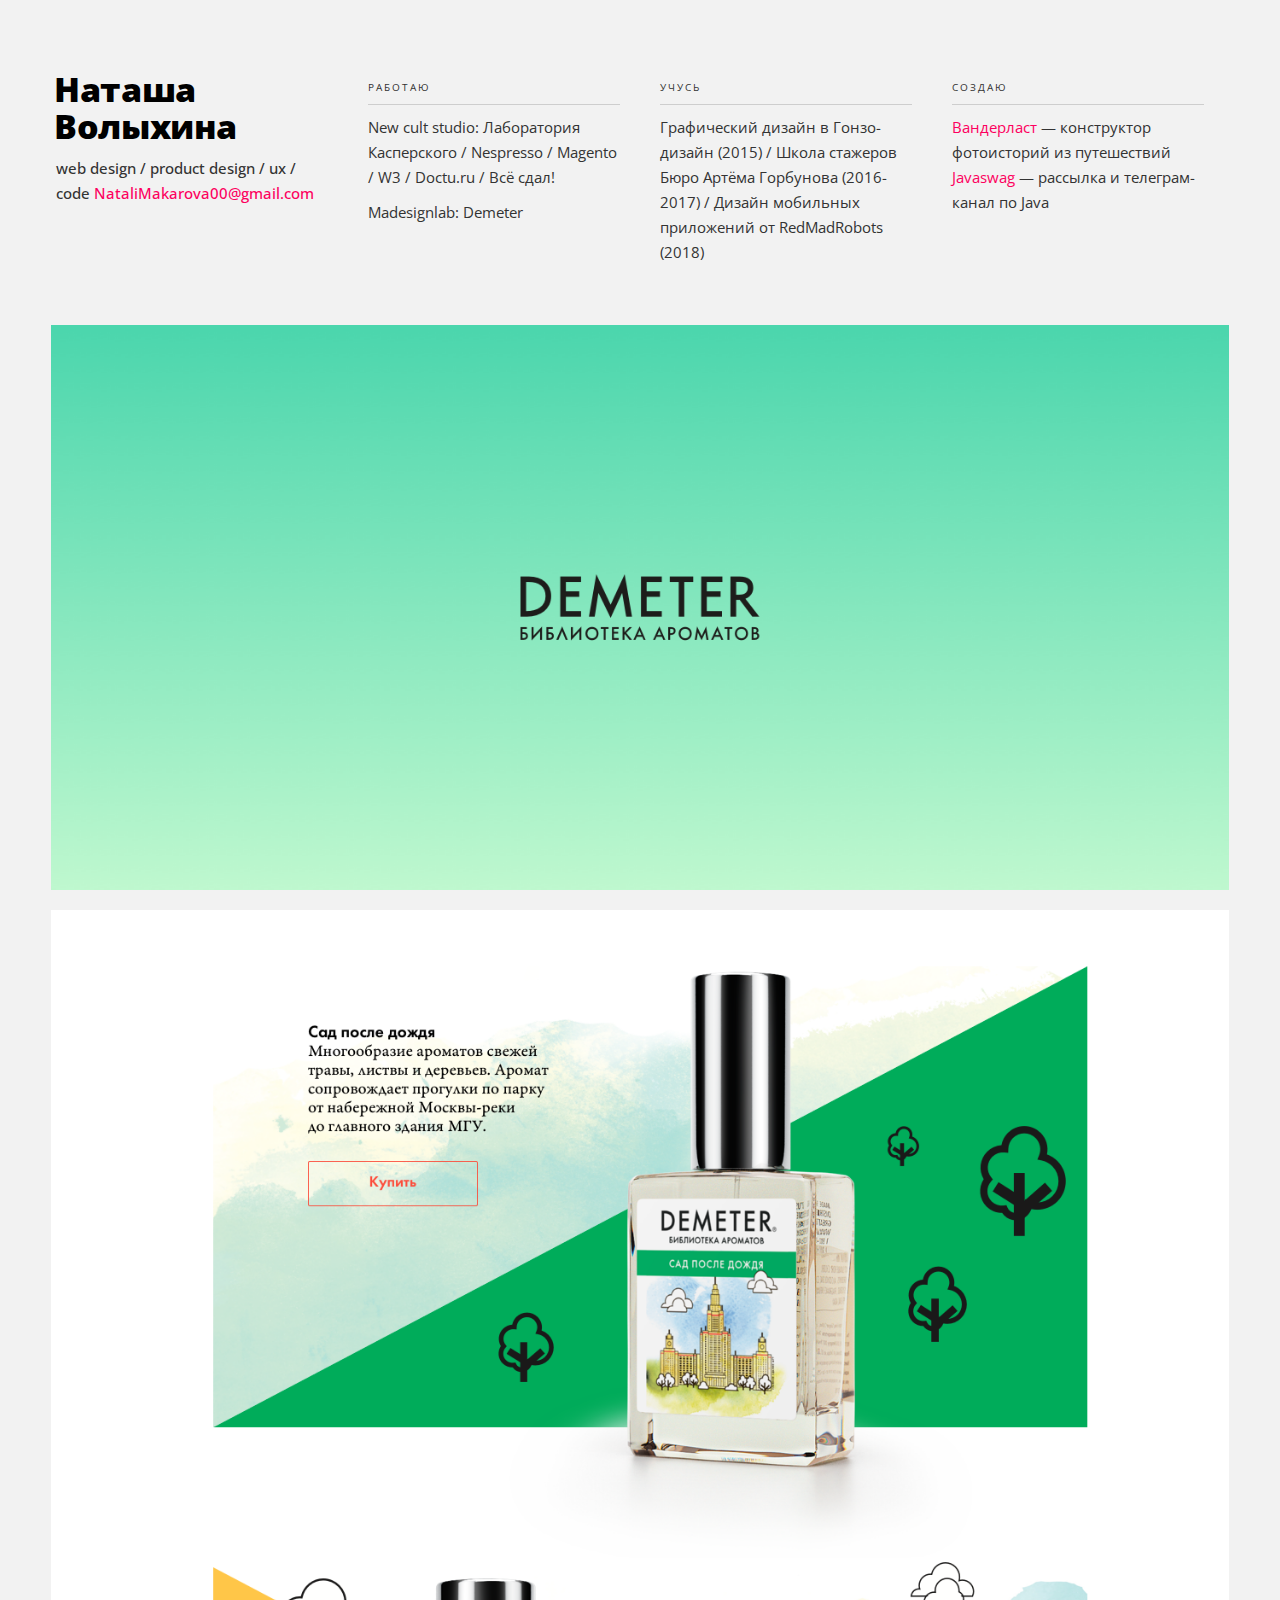
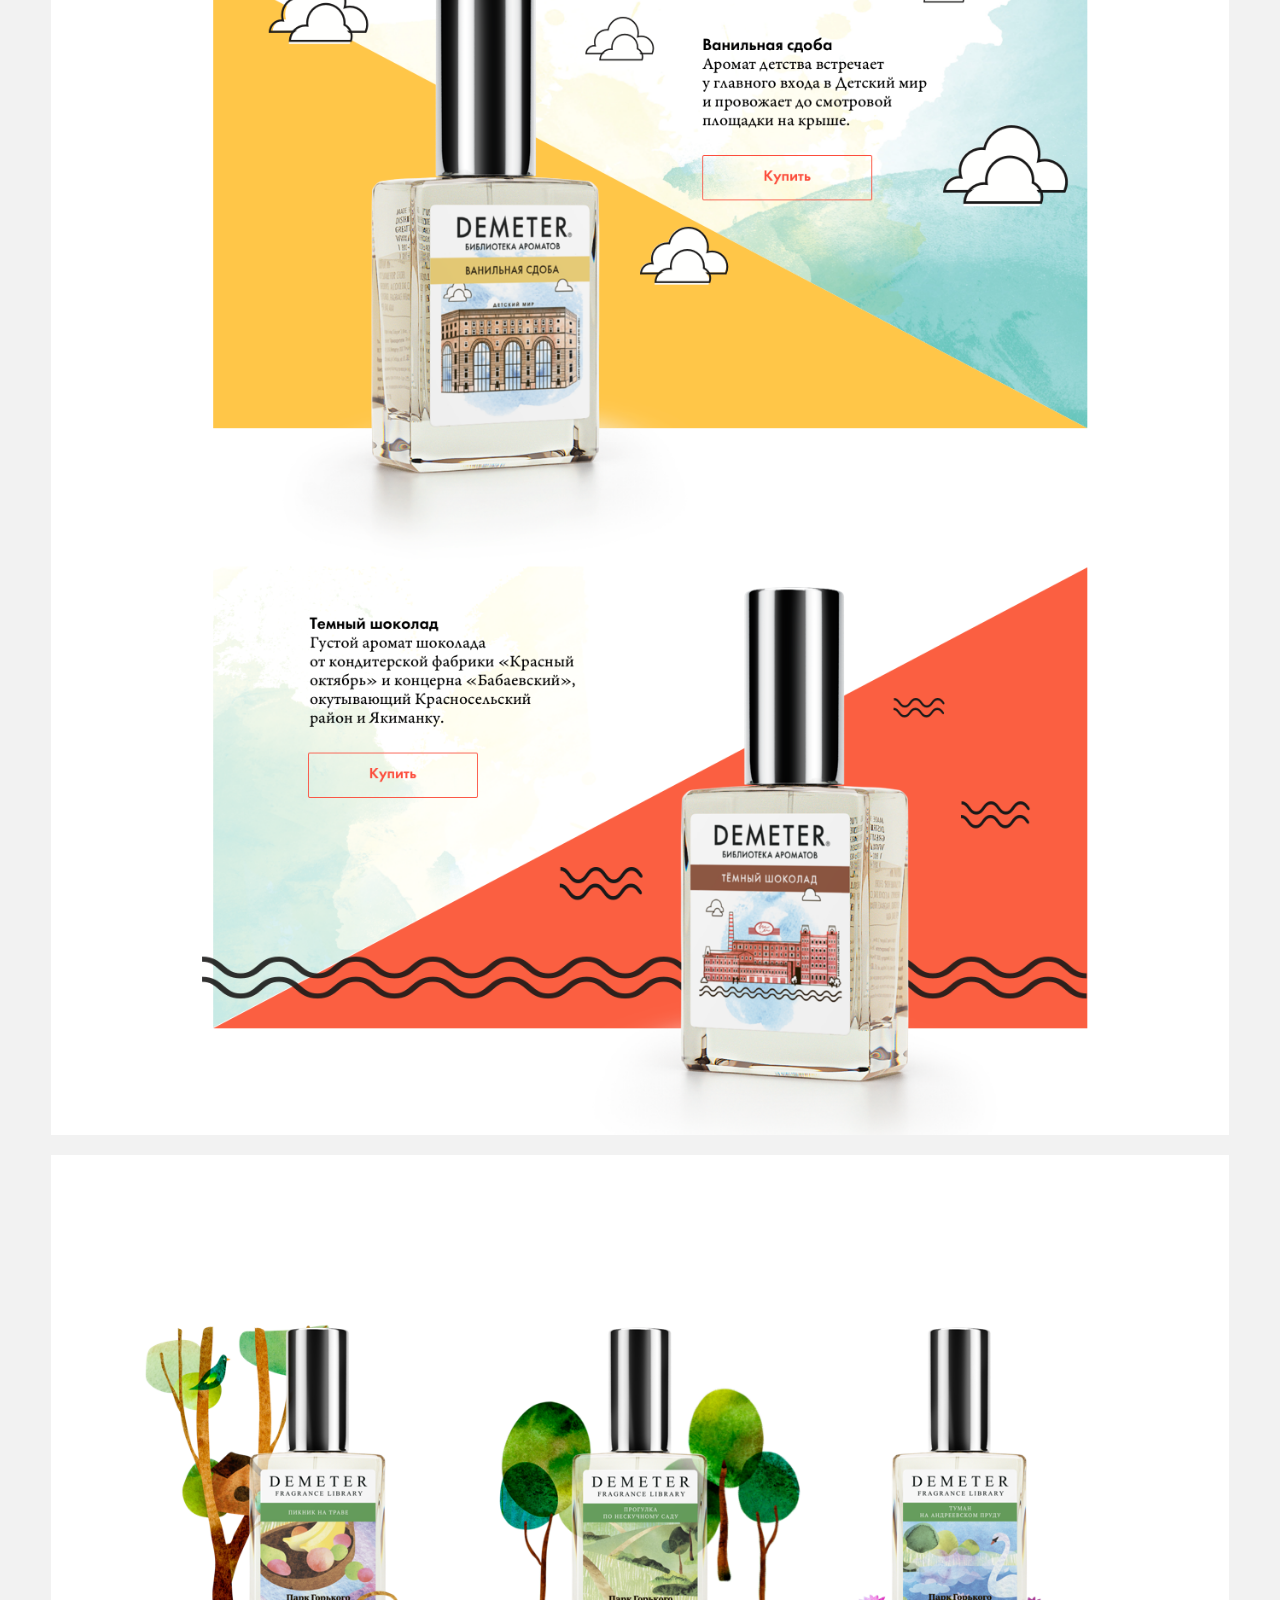
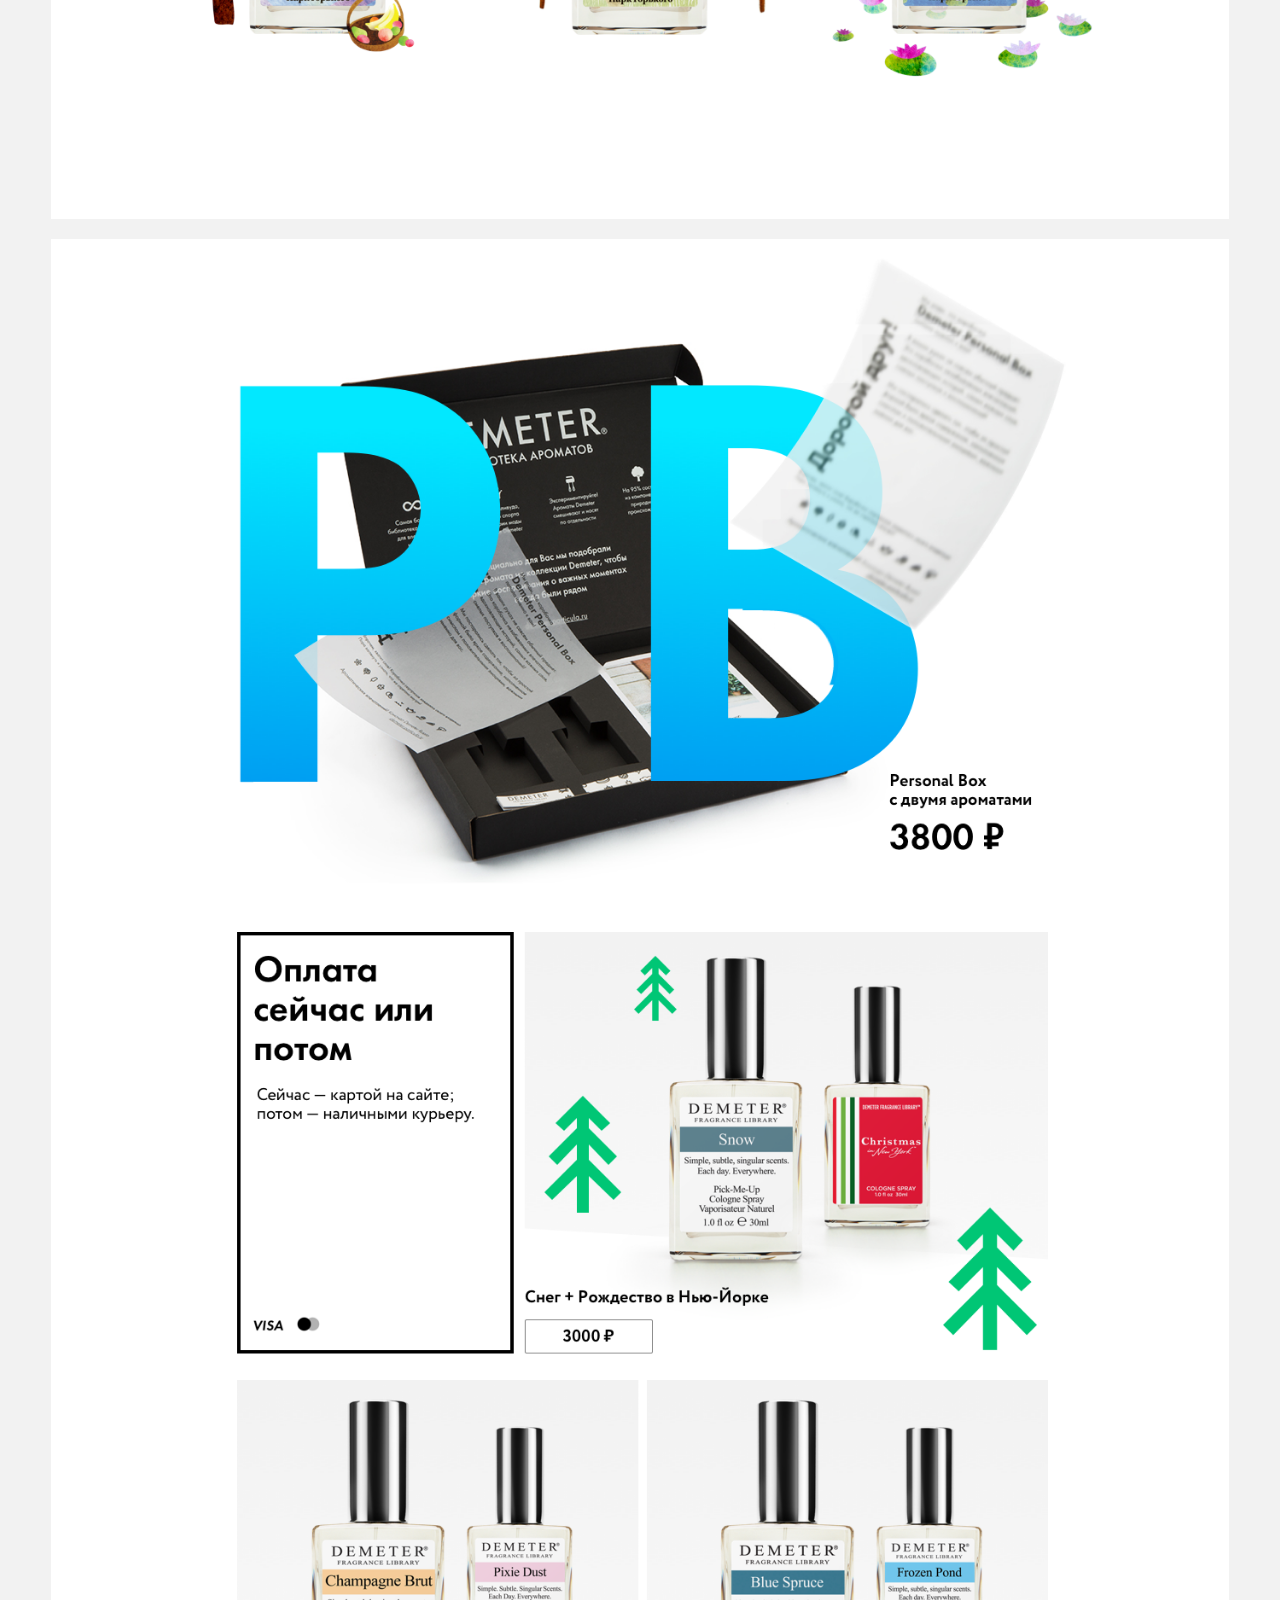
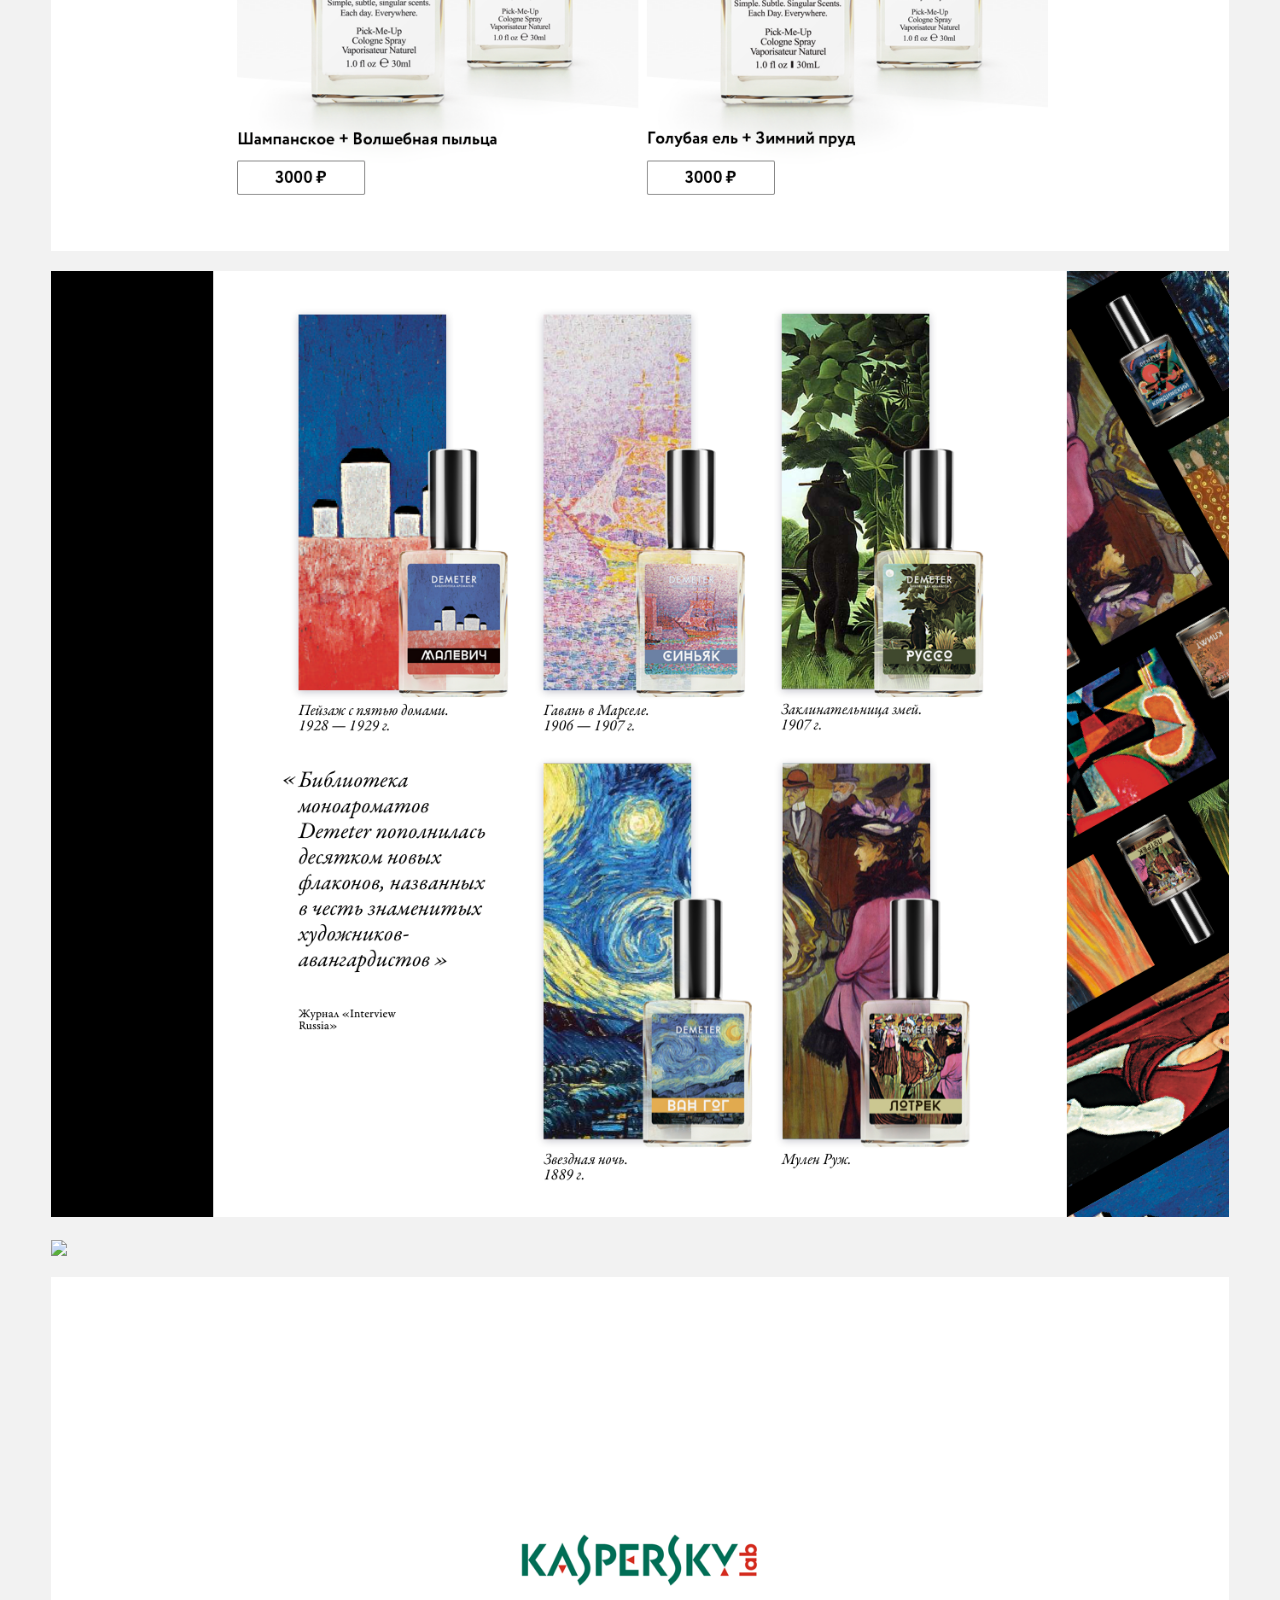
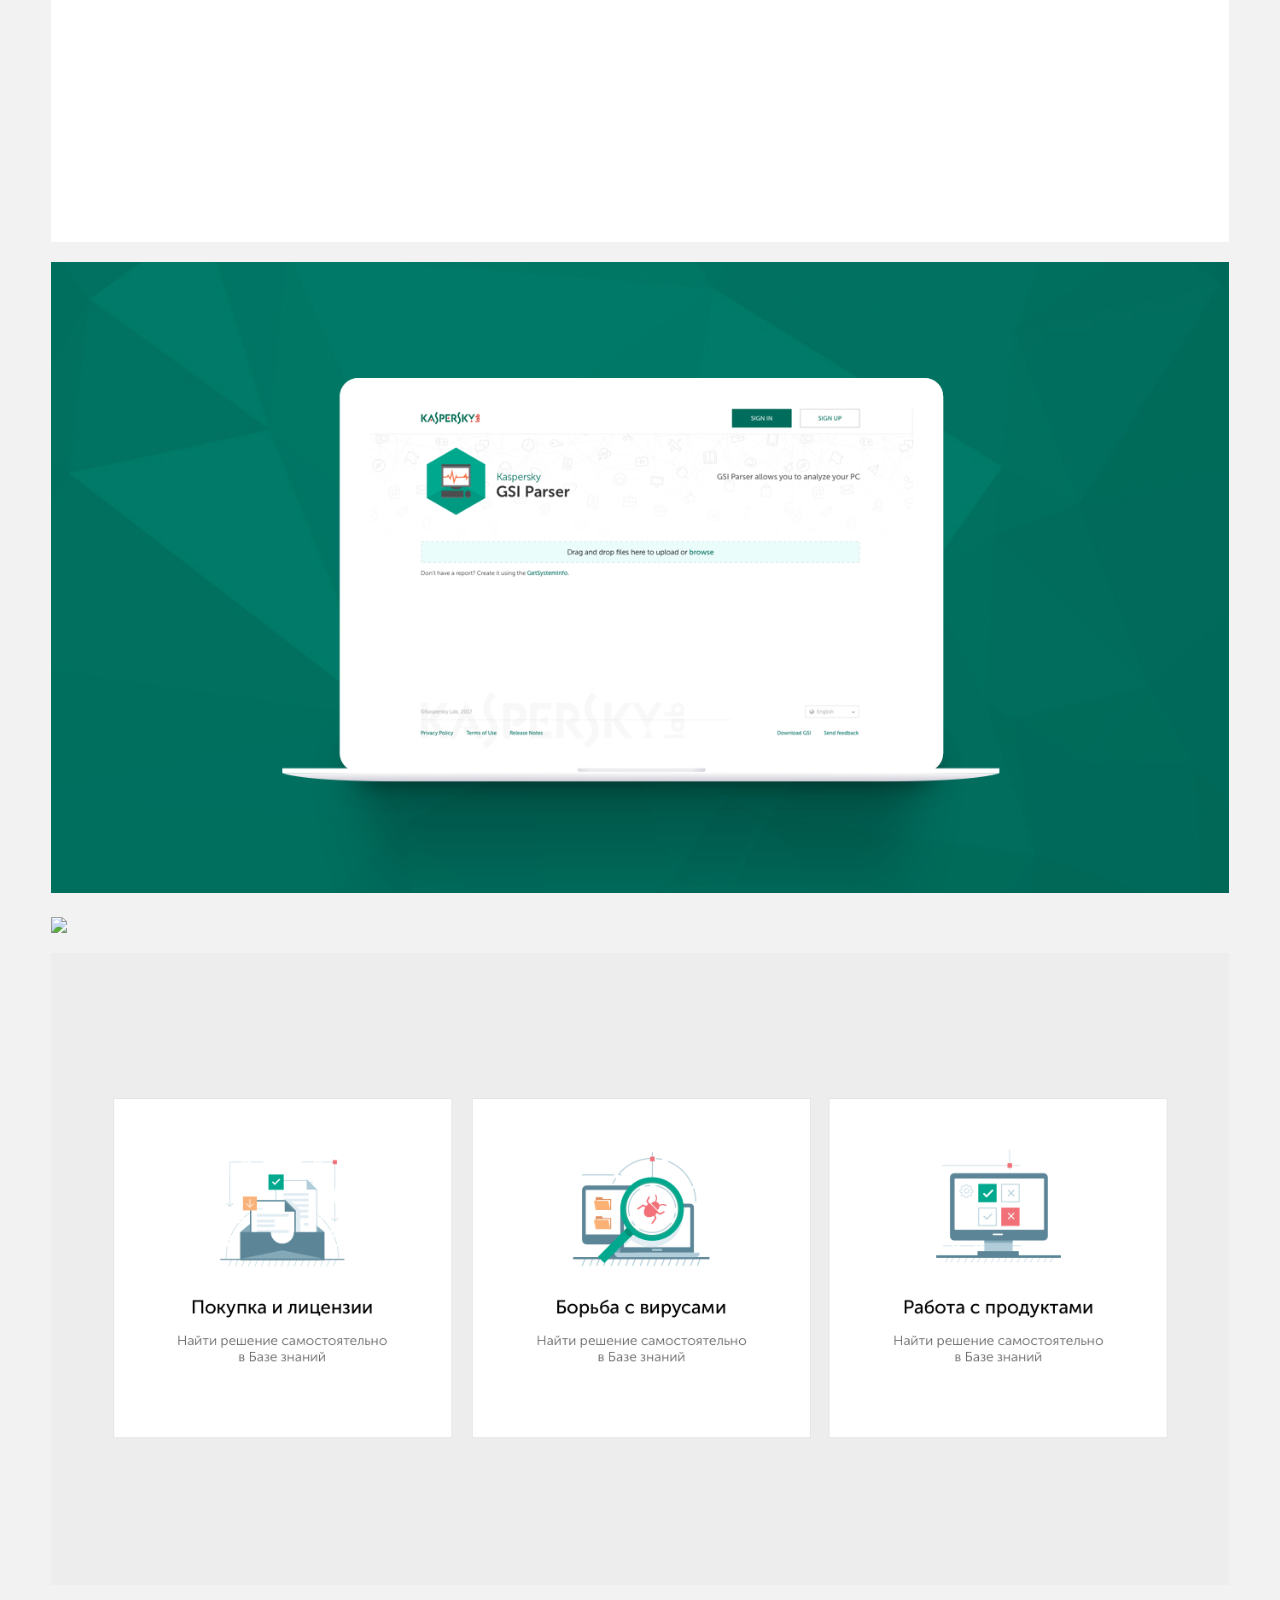
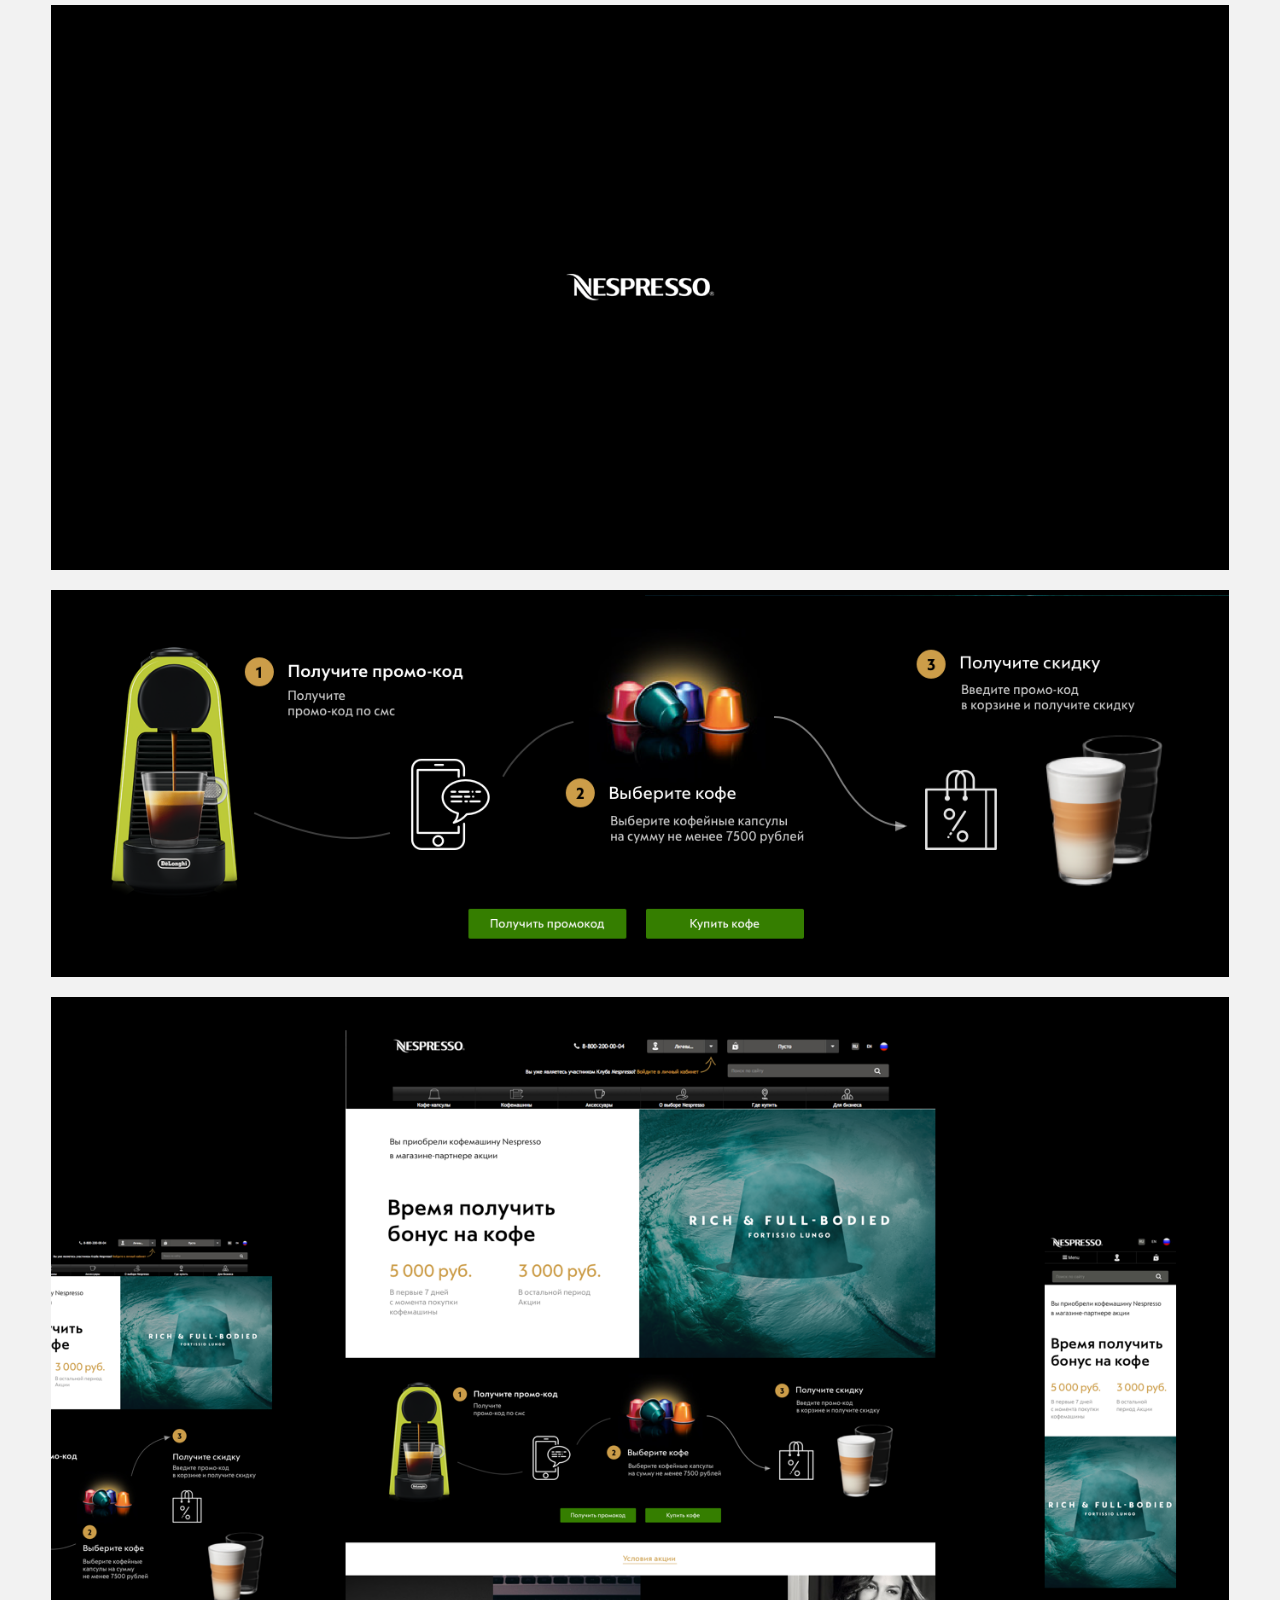
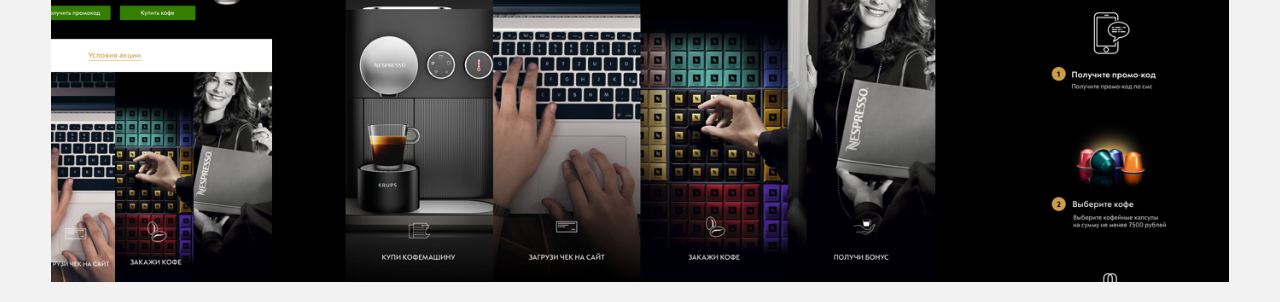
==== index.html @ 129e9f0c "+demeter" ====
<!DOCTYPE html>
<html>
<head lang="en">
    <meta charset="UTF-8">
    <title></title>
    <base href="/"/>
    <link rel="stylesheet" type="text/css" href="css/bootstrap.min.css">
    <link rel="stylesheet" type="text/css" href="css/style.css">
    <link rel="stylesheet" type="text/css" href="css/egor.css">
    <link rel="stylesheet" type="text/css" href="css/font.css">
    <link href="https://fonts.googleapis.com/css?family=Open+Sans" rel="stylesheet">
</head>
<body>

<div class="main-container">



<div class="row main-about">

    <div class="col-md-3 main_chapter" style="padding-left: 0px; padding-right: 20px">
        <h1>Наташа Волыхина</h1>
        <h3 style="margin-top: 10px">web design / product design / ux / code
            <a href="mailto:NataliMakarova00@gmail.com"> NataliMakarova00@gmail.com </a>
        </h3>
    </div>
    <div class="col-md-3" style="padding-left: 20px; padding-right: 20px">
        <div class="portfolio-chapter">Работаю</div>
        <div class="portfolio-text"> New cult studio:  Лаборатория Касперского / Nespresso / Magento / W3 / Doctu.ru  / Всё сдал!</div>
        <div class="portfolio-text"> Madesignlab:  Demeter </div>
    </div>
    <div class="col-md-3" style="padding-left: 20px; padding-right: 20px">
        <div class="portfolio-chapter">Учусь</div>
        <div class="portfolio-text">
       Графический дизайн в Гонзо-дизайн (2015) / Школа стажеров Бюро Артёма Горбунова (2016-2017) /  Дизайн мобильных приложений от RedMadRobots (2018)
        </div>
    </div>
    <div class="col-md-3" style="padding-left: 20px; padding-right: 20px">
        <div class="portfolio-chapter">Создаю</div>
        <div class="portfolio-text">
            <a href="https://wndlust.ru/">Вандерласт</a > —
            конструктор фотоисторий из путешествий <br>
            <a href="https://javaswag.ru/">Javaswag</a > —
            рассылка и телеграм-канал по Java

        </div>
    </div>








    <!--<div class="col-md-6" style="text-align: right; margin-top: 33px">-->


    <!--<div class="social">-->
        <!--<img src="picture/vk-logo.png" style="max-width: 16px; margin-right: 2px;">-->
        <!--<a href="http://vk.com/anabilisa">-->
            <!--Вконтакте-->
        <!--</a>-->
    <!--</div>-->
    <!--<div class="social">-->
        <!--<img src="picture/twit.png" style="max-width: 16px; margin-right: 2px;">-->
        <!--<a href="https://twitter.com/anabilisa">-->
            <!--Твиттер-->
        <!--</a>-->
    <!--</div>-->
       <!---->
    <!--</div>-->








</div>
    <div class="portfolio-image">
        <img src="picture/Demeter_1.png" style="width: 100%">
    </div>
    <div class="portfolio-image">
    <img src="picture/Demeter_moskva.png" style="width: 100%">
    </div>
    <div class="portfolio-image">
        <img src="picture/Demeter_park_gorkogo.png" style="width: 100%">
    </div>

    <div class="portfolio-image">
        <img src="picture/Demeter_N_Y.png" style="width: 100%">
    </div>

    <div class="portfolio-image">
    <img src="picture/Demeter_modern_2.png" style="width: 100%">
    </div>
    <div class="portfolio-image">
        <img src="picture/Demeter_moscow_galery.png" style="width: 100%">
    </div>



    <div class="portfolio-image">
        <img src="picture/Kaspersky.png" style="width: 100%">
    </div>
    <div class="portfolio-image">
        <img src="picture/Kaspersky_1.png" style="width: 100%">
    </div>
    <div class="portfolio-image">
        <img src="picture/Kaspersky_2_2@2x.png" style="width: 100%">
    </div>
    <div class="portfolio-image">
        <img src="picture/Kaspersky_3.png" style="width: 100%">
    </div>



    <div class="portfolio-image">
        <img src="picture/Nespresso_1.png" style="width: 100%">
    </div>
    <div class="portfolio-image">
        <img src="picture/Nespresso_2.png" style="width: 100%">
    </div>
    <div class="portfolio-image">
        <img src="picture/Nespresso_3.png" style="width: 100%">
    </div>



    <!--<div class="row" style="margin-bottom: 40px">-->
        <!--<div class="col-md-12">-->
            <!--<div class="col-md-6">-->
                <!--<a href="demeter.html"><img src="picture/demeter.png" style="width: 100%"></a>-->
                <!--<div class="portfolio_desript" style="margin-top: -100px"><a href="demeter.html">Парфюмерный бренд DEMETER </a></div>-->
            <!--</div>-->
            <!--<div class="col-md-6">-->
                <!--<a href="buro_gorbunova.html"><img src="picture/buro.png" style="width: 100%"></a>-->

                <!--<div class="portfolio_desript"><a href="buro_gorbunova.html">Учебные работы в Школе стажеров бюро Горбунова </a></div>-->
            <!--</div>-->
        <!--</div>-->
        <!--<div class="col-md-12">-->
            <!--<div class="col-md-3">-->
                <!--<a href="wanderlust.html"><img src="picture/wanderlast-cover.png" style="width: 100%"></a>-->
                <!--<div class="portfolio_desript"><a href="wanderlust.html">Конструктор отчётов из путешествий Вандерласт</a></div>-->
            <!--</div>-->
            <!--<div class="col-md-3">-->
                <!--<a href="burogermanovicha.html"><img src="picture/germ.png" style="width: 100%"></a>-->
                <!--<div class="portfolio_desript"><a href="burogermanovicha.html">Сайт для агенства недвижиости Германович Егора</a></div>-->
            <!--</div>-->
            <!--<div class="col-md-3">-->
                <!--<img src="picture/swag.png" style="width: 100%">-->
                <!--<div class="portfolio_desript">Рассылка для Java-девелоперов</div>-->
            <!--</div>-->
            <!--<div class="col-md-3">-->
                <!--<a href="graf_design.html"><img src="picture/gonzo.png" style="width: 100%"></a>-->
                <!--<div class="portfolio_desript"><a href="graf_design.html">Графический дизайн</a></div>-->
            <!--</div>-->
        <!--</div>-->
    <!--</div>-->








</div>

</body>
</html>
---- css/style.css ----
body {
    background-color: #f2f2f2
}

.main-container {
    max-width: 1380px;

    margin: 0 4% 0;
}


.main_chapter h1{
    font-family: 'Open Sans', sans-serif;
    font-size: 34px;
    letter-spacing: -0.4px;
    font-weight: 900;
    color: black;
    margin-top: -9px;
    margin-left: -2px;

}


.main_chapter h3{
    font-family: 'Open Sans', sans-serif;
    font-size: 15px;
    line-height: 25px;
   color: #333;

}



.portfolio-chapter {
    font-family: 'Open Sans', sans-serif;
    font-size: 10px;
    text-transform: uppercase;
    letter-spacing: 2px;
    color: #333;
    padding-bottom: 10px;
    border-bottom: .0625rem solid rgba(0,0,0,.15);
}

.portfolio-text {
    font-family: 'Open Sans', sans-serif;
    font-size: 15px;
    line-height: 25px;
    color: #333;
    margin-top: 10px;
}

a{
    color: #FD005E;
    text-decoration: none;
    cursor: pointer;
}

a:hover {
    text-decoration: none;
}


.main-about {
    margin-top: 60px;
    margin-bottom: 40px;
    padding: 20px;
    border-radius: 10px;
}


.name-chapter {
    font-size: 10px;
    cursor: default;
    /*float: left;*/
    text-transform: uppercase;
    letter-spacing: 3px;
    padding: 20px 15px 20px 0px;
    /*text-align: center;*/
}










.portfolio-image {
    margin-bottom: 20px;
}











div {
    /*background-color: rgba(255,0,0,0.1);*/

}

.main_font {
    font-size: 16px;
    line-height: 1.5;
}

/*a {*/
    /*color: #0475FC;*/
    /*text-decoration: none;*/
    /*border-bottom: 1px solid;*/
    /*cursor: pointer;*/
/*}*/


.portfolio {
    margin-top: 20px;
    margin-bottom: 20px;
}

.portfolio_desript {
    padding-top: 15px;
    padding-bottom: 55px;
    font-size: 15px;
}


.portfolio-header{
    position: relative;
    width: 100%;
    height: 60px;
    margin-bottom: 30px;
    padding-top: 15px;
}

.portfolio-page-text{
    max-width: 700px;
    font-size: 16px;
    line-height: 22px;
}


.active_chapter {
    display: inline;
    padding-left: 30px;
    color: #555555;
}

.cv-comment {
    font-size: 12px;
    display: inline;
}


.container-770 {
    max-width: 770px;
}
---- css/egor.css ----
/*
@font-face {
    font-family:'FuturaRegular';
    src: url('../fonts/FuturaRegular.eot');
    url('../fonts/FuturaRegular.woff') format('woff'),

    font-weight: normal;
    font-style: normal;
}


@font-face {
font-family: 'FuturaRegular';
src: url('../fonts/FuturaRegular.eot');
src: url('../fonts/FuturaRegular.eot?#iefix') format('embedded-opentype'),
url('../fonts/FuturaRegular.woff') format('woff'),
url('../fonts/FuturaRegular.ttf') format('truetype');
url('fonts/buxtonsketch.svg#buxtonsketch') format('svg');
font-weight: normal;
font-style: normal;
}
*/




.container-1000{
    max-width: 1000px;
    width: 100%;
    margin: auto;
    text-rendering: optimizeLegibility;
    -webkit-font-smoothing: antialiased;
    color: black;
}

.logo {
    background-image:url("../picture/egor/logo.png");
    height: 75px;
    width: 255px;
    margin: auto;
}

.head1 {
    font-family: FuturaNewBold;
    font-size: 48px;
    line-height: 40px;
    text-align: center;
    margin-top: 133px;
}
.head2 {
    font-family: FuturaNewBook, sans-serif;
    font-size: 32px;
    line-height: 40px;
    text-align: center;

}

.head3 {
    font-family: FuturaNewBold, sans-serif;
    font-size: 30px;

}



.head4 {
    font-family: FuturaNewBook, sans-serif;
    font-size: 48px;
    line-height: 43px;
    margin-top: 81px;
    margin-bottom: 39px;
    color: black;

}


.text1 {
    font-family: FuturaNewBook, sans-serif;
    font-size: 24px;
    line-height: 29px;
}

.text1b {
    font-family: FuturaNewBold, sans-serif;
}

.text2 {
    font-family: FuturaNewBook, sans-serif;
    font-size: 30px;
    line-height: 36px;
    width: 480px;
}



.afterbottomtext {
    font-family: FuturaNewBook, sans-serif;
    font-size: 12px;
    margin-top: 18px;
    margin-bottom: 33px;
}


.btn-head {
    font-family: FuturaNewBook, sans-serif;
    font-size: 18px;
    height:54px;
    width:302px;
    background-color:#F8E600;
    color: black;
    border: none;
    text-align: center;
    margin: 40px auto;
    display: block;
}

.btn-head:hover {
    background-color: #E41E23;

}


.btn-footer {
    font-family: FuturaNewBook, sans-serif;
    height:54px;
    width:302px;
    background-color:black;
    color: white;
    border: none;
    text-align: center;
    margin-top: 40px;
    display: block;
}

.btn-footer:hover {
    background-color: #E41E23;

}

.blue {
    background-color: #008FBB;
    width: 330px;
    height: 65px;
    margin-left: 290px;
    margin-top: 370px;
    position: absolute;
    display: flex;
    padding: 10px 5px 15px 10px;
}


.yellow {
    background-color: #F8E600;
    width: 203px;
    height: 125px;
    position: absolute;
    display: flex;
    left: 204px;
    padding: 10px 10px 15px 10px;

}

.red {
    background-color: #E41E23;
    width: 209px;
    height: 105px;
    position: absolute;
    top:-82px;
    display: flex;
    padding: 10px 10px 15px 10px;
}

.black {
    background-color: black;
    width: 203px;
    height: 85px;
    position: absolute;
    bottom: -42px;
    display: flex;
    padding: 10px 10px 15px 10px;
}

.foto1 {
    background: url(../picture/egor/maly-prosp.png);
    height:417px;
    width: 620px;

}
.foto2 {
    margin-top: 58px;
    background: url(../picture/egor/estnui.png);
    height:326px;
    width: 485px;
    margin-left: 132px;

}
.foto3 {

    background: url(../picture/egor/paricmaherskaya.png);
    height:169px;
    width: 300px;
    position: relative;
    margin-top: 82px;
    margin-left: 20px;

}

.foto4 {

    background: url(../picture/egor/tsvetu.png);
    height:433px;
    width: 300px;
    position: relative;
    margin-left: 20px;
    margin-top: 20px;

}

.photogalery1{
    display: flex;
    flex-direction: column;
}



.photogalery-text {
    margin: auto;

    font-family: FuturaNewBook, sans-serif;
    font-size: 20px;
    color: #FFFFFF;
    letter-spacing: 0;
    line-height: 20px;
}

.GermanovichEgorphoto {
    background: url(../picture/egor/GermanovichEgor.png) no-repeat;
    width: 489px;
    height: 366px;
    bottom: -14px;
    margin-left: 200px;
    position: absolute;

}

.col-50 {
    width: 50%;
    position: relative;
}

.precontainer-form-photo {
    display: flex;
}

.GermanovichEgorphoto-text {
    font-family: FuturaNewBook, sans-serif;
position: absolute;
width: 209px;
bottom: 110px;
left: 80px;}
---- css/font.css ----
@font-face {
  font-family: FuturaNewBook;
  src: url('../fonts/Futurabook.eot');
  src:
       url('../fonts/Futurabook.woff') format('woff'),
       url('../fonts/Futurabook.ttf') format('truetype'),
       url('../fonts/Futurabook.svg#Futurabook') format('svg');
       /*url('../fonts/Futurabook.eot?#iefix') format('embedded-opentype');*/
  font-weight: normal;
  font-style: normal;
}



@font-face {
    font-family: FuturaBold;
    src: url('../fonts/Futurabold.eot');
    src: url('../fonts/Futurabold.woff') format('woff'),
    url('../fonts/Futurabold.ttf') format('truetype');
    url('../fonts/Futurabold.svg#Futurabook') format('svg');
    font-weight: normal;
    font-style: normal;
}


@font-face {
    font-family: FuturaRegular;
    src: url('../fonts/futuraregular.eot');
    src:
            url('../fonts/futuraregular.woff') format('woff'),
            url('../fonts/futuraregular.woff2') format('woff2'),
            url('../fonts/futuraregular.ttf') format('truetype'),
            url('../fonts/futuraregular.svg#Futurabook') format('svg');
    /*url('../fonts/Futurabook.eot?#iefix') format('embedded-opentype');*/
    font-weight: normal;
    font-style: normal;
}


@font-face {
    font-family: FuturaNewBold;
    src: url('../fonts/futuranewbold.eot');
    src:
            url('../fonts/futuranewbold.woff') format('woff'),
            url('../fonts/futuranewbold.woff2') format('woff2'),
            url('../fonts/futuranewbold.ttf') format('truetype'),
            url('../fonts/futuranewbold.svg#Futurabook') format('svg');
    /*url('../fonts/Futurabook.eot?#iefix') format('embedded-opentype');*/
    font-weight: normal;
    font-style: normal;
}
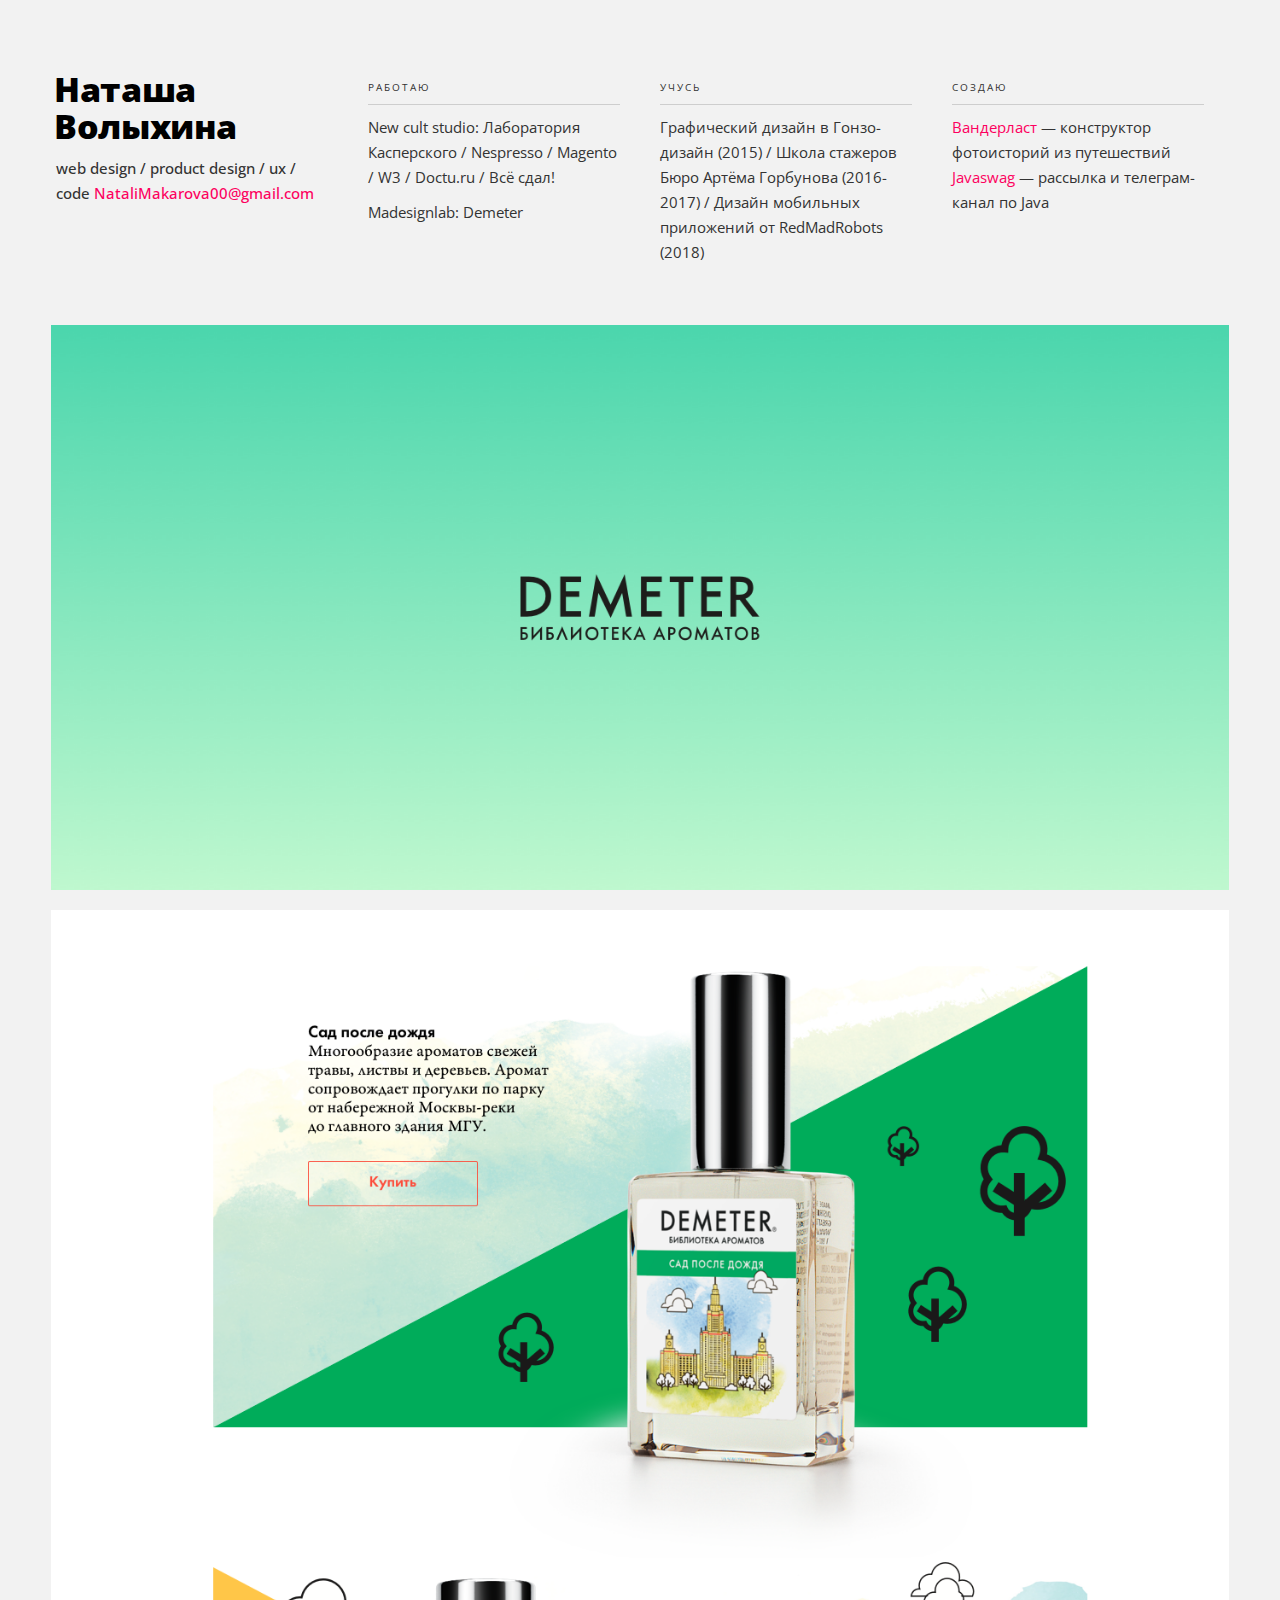
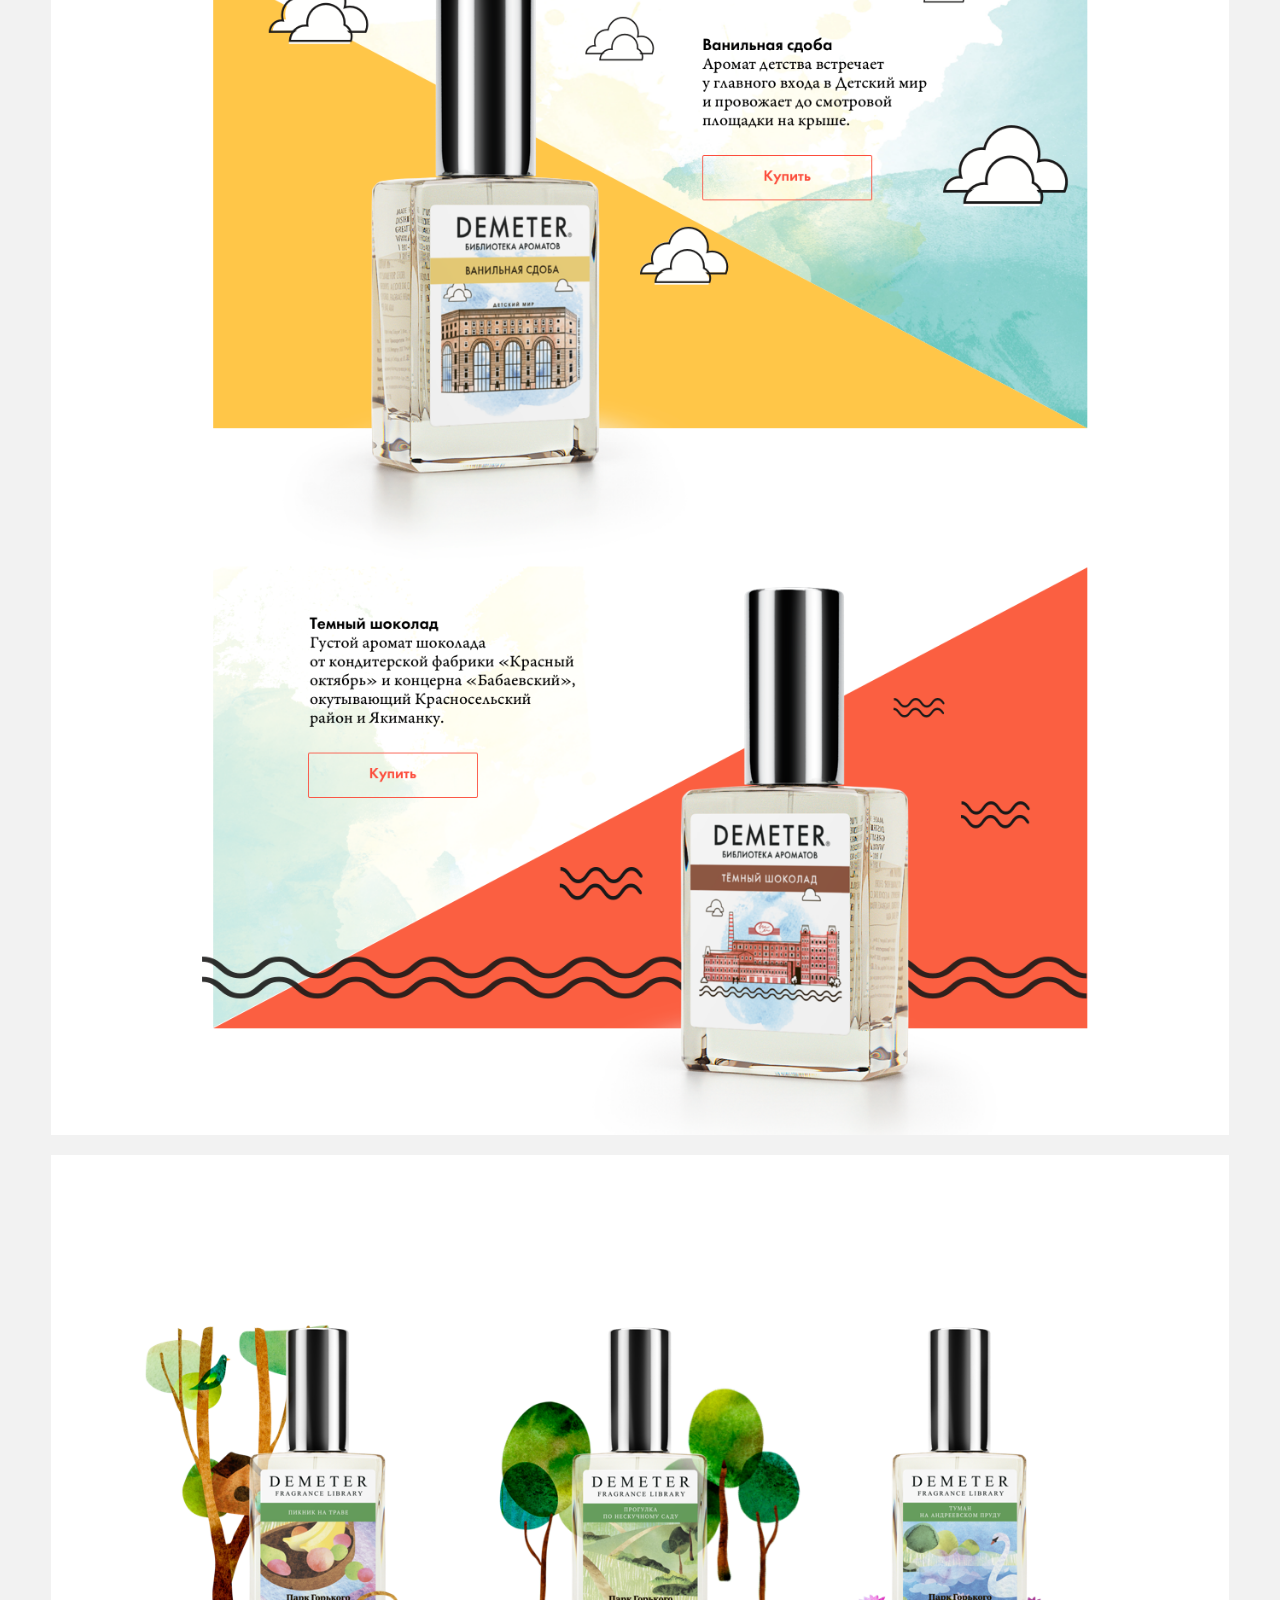
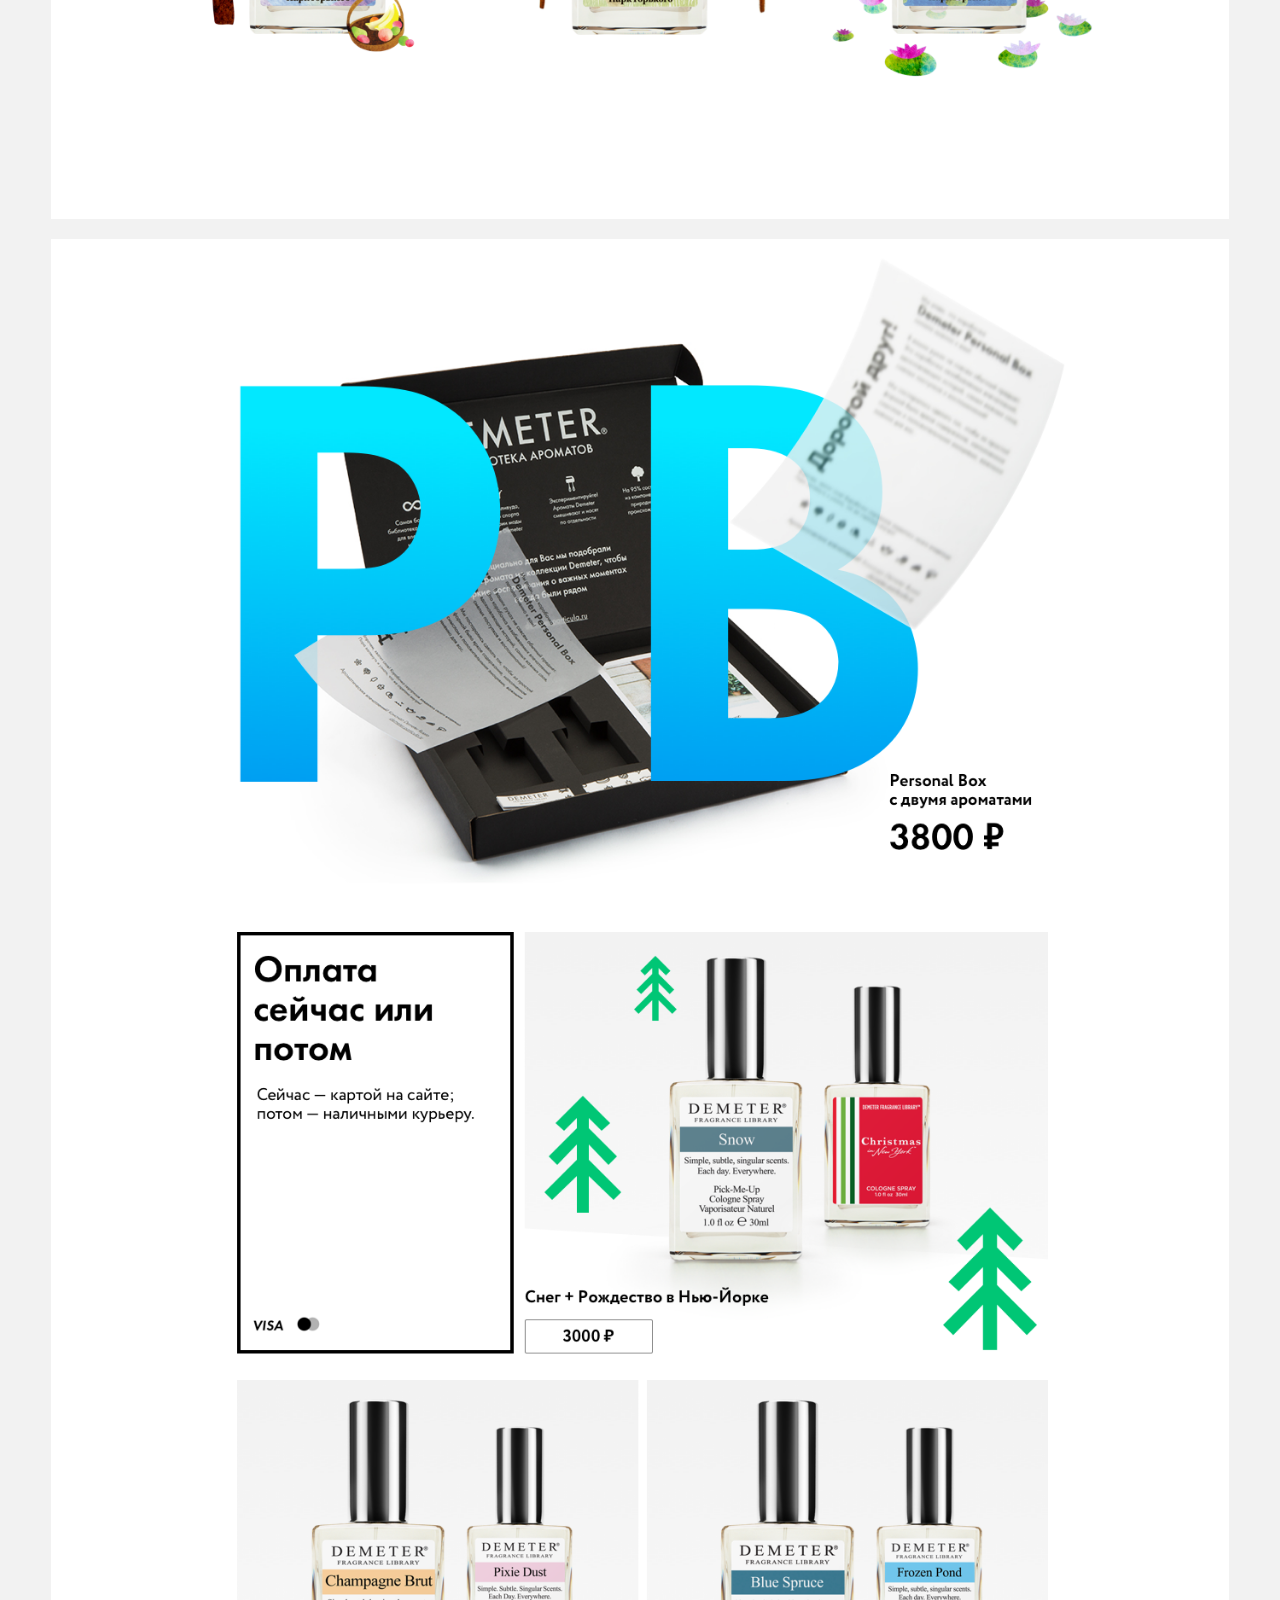
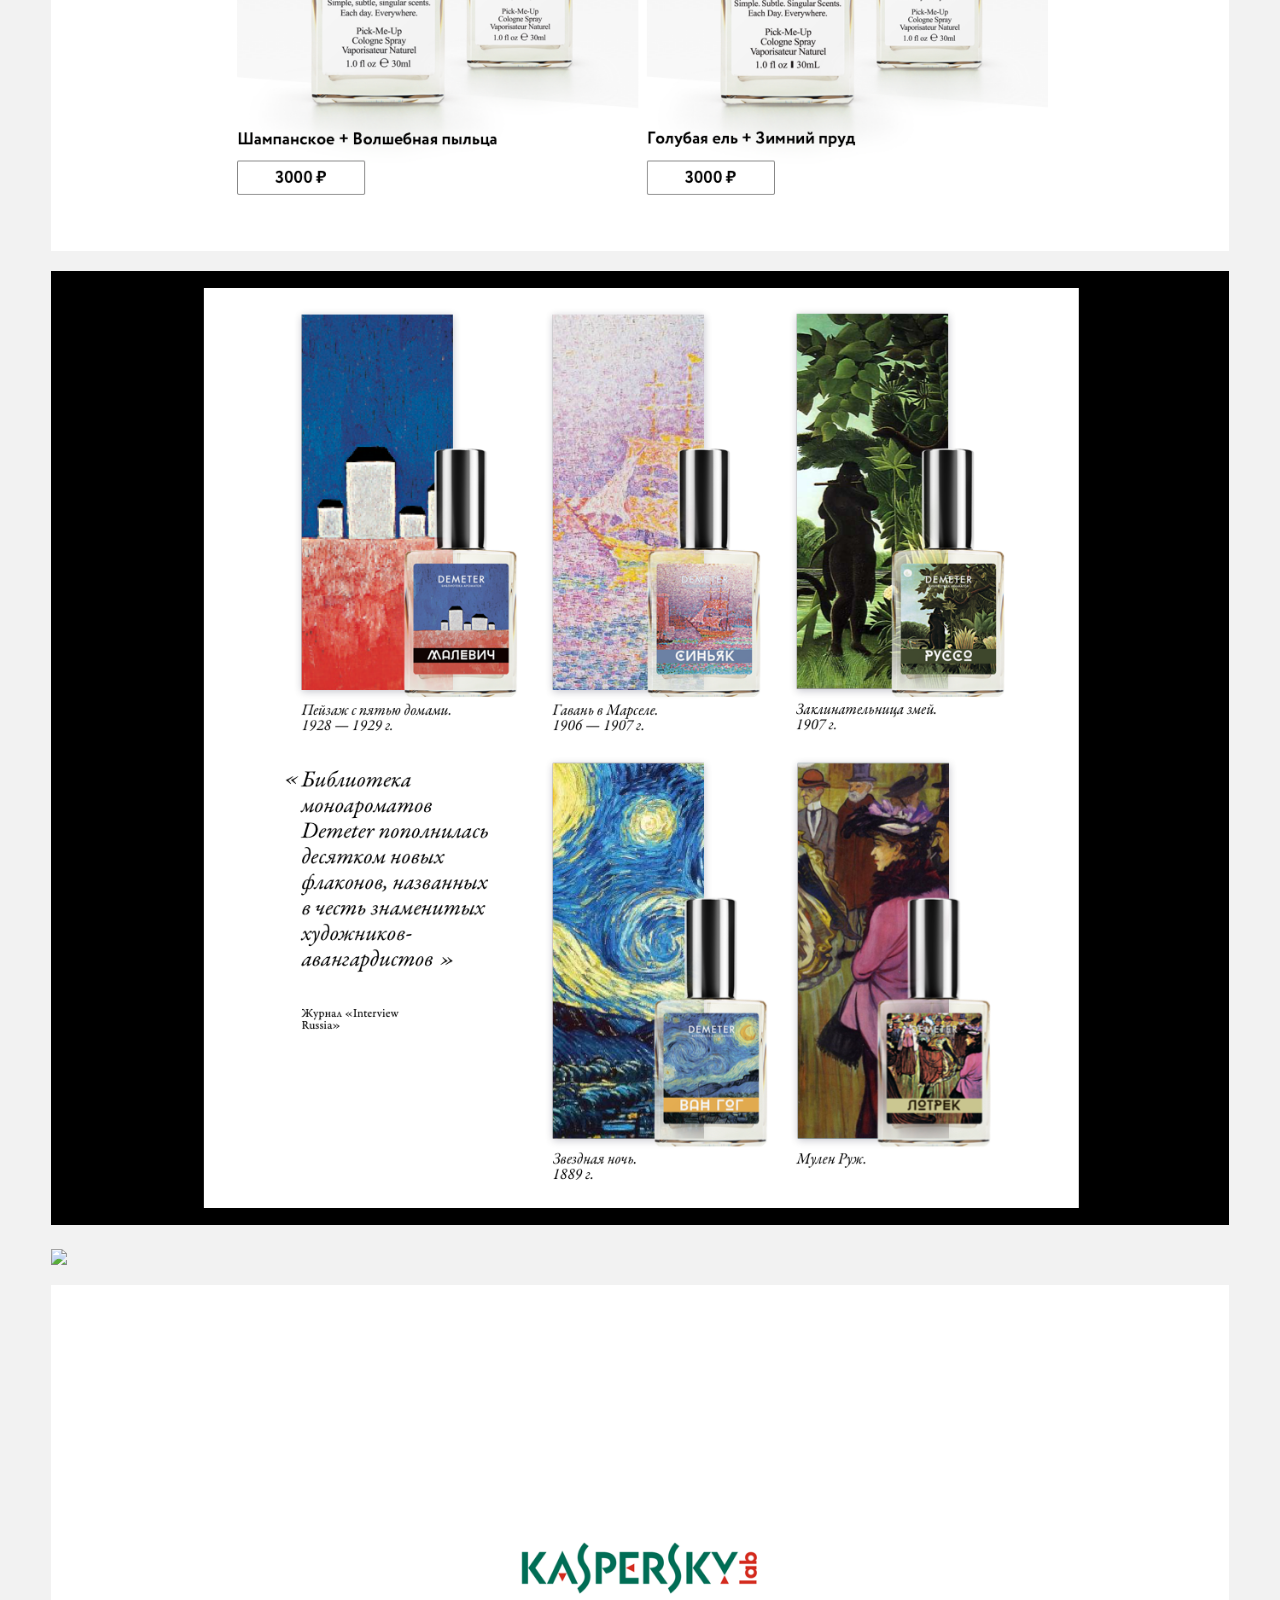
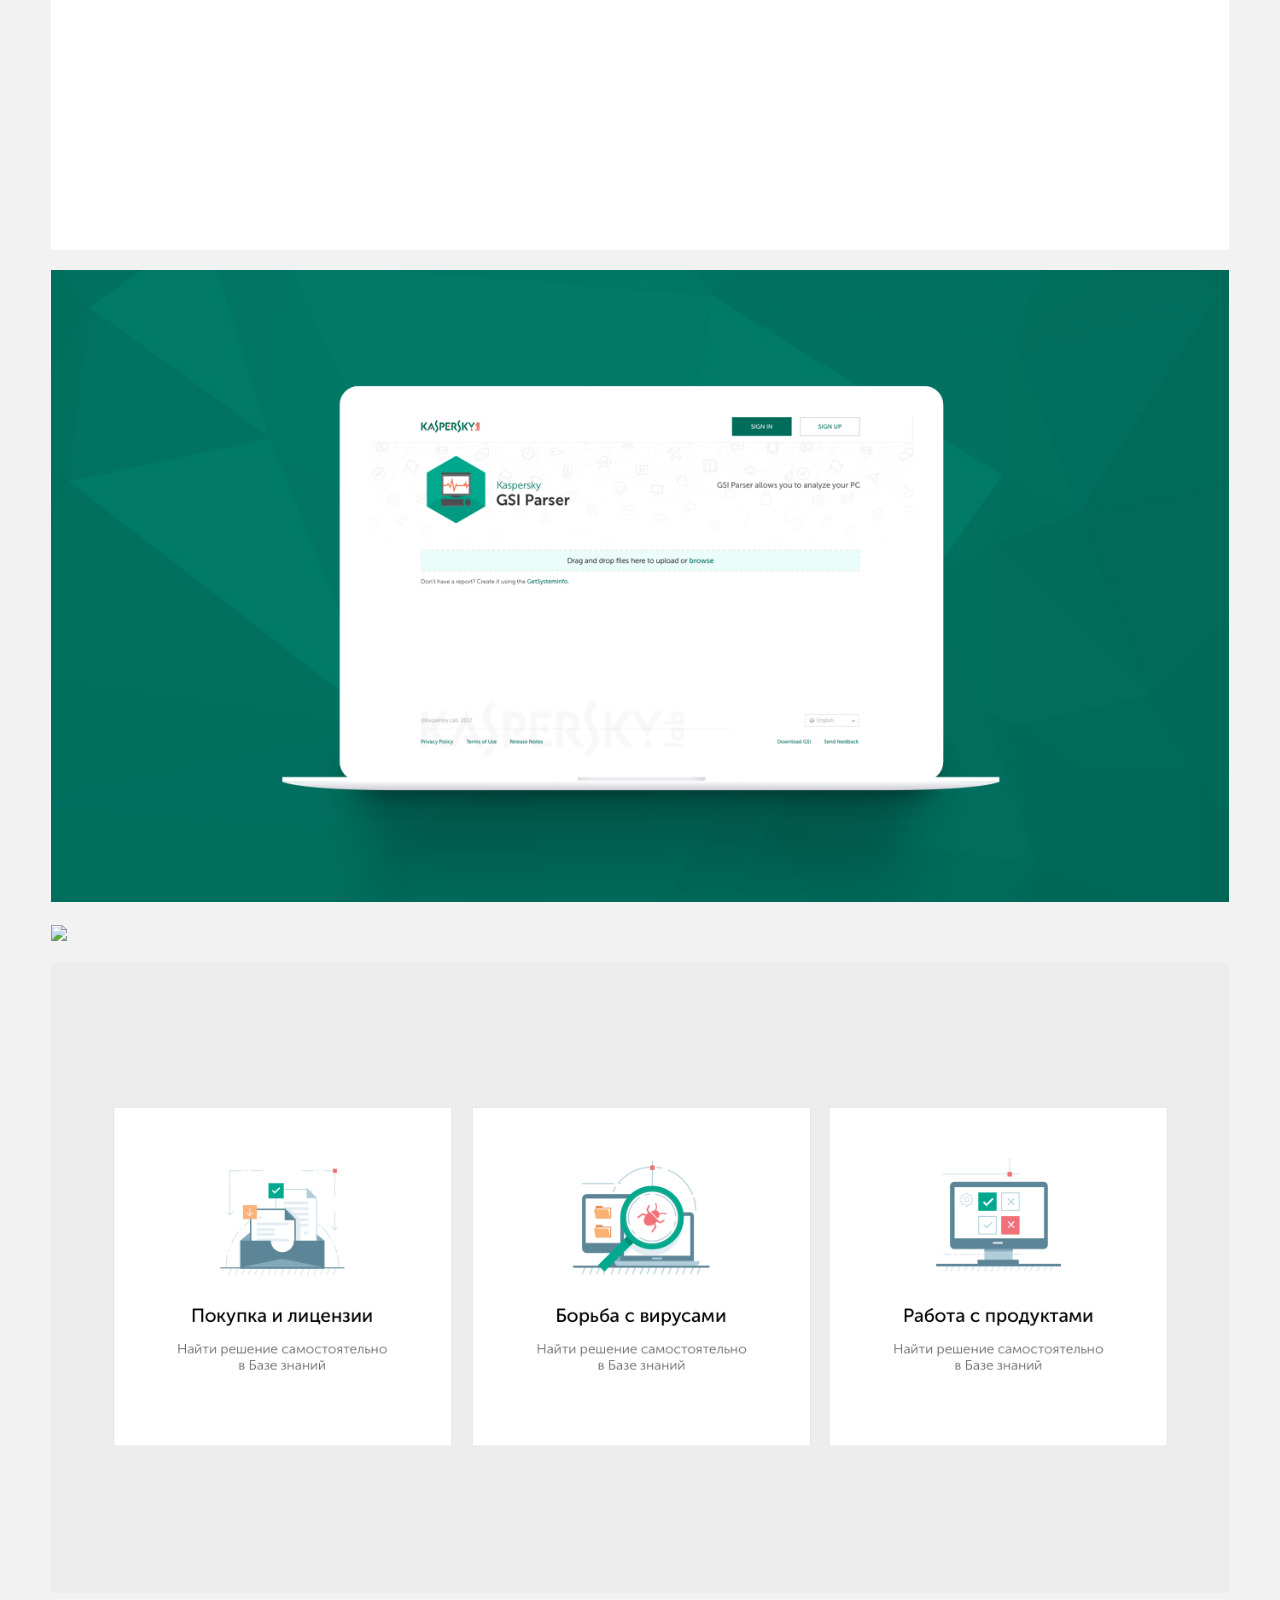
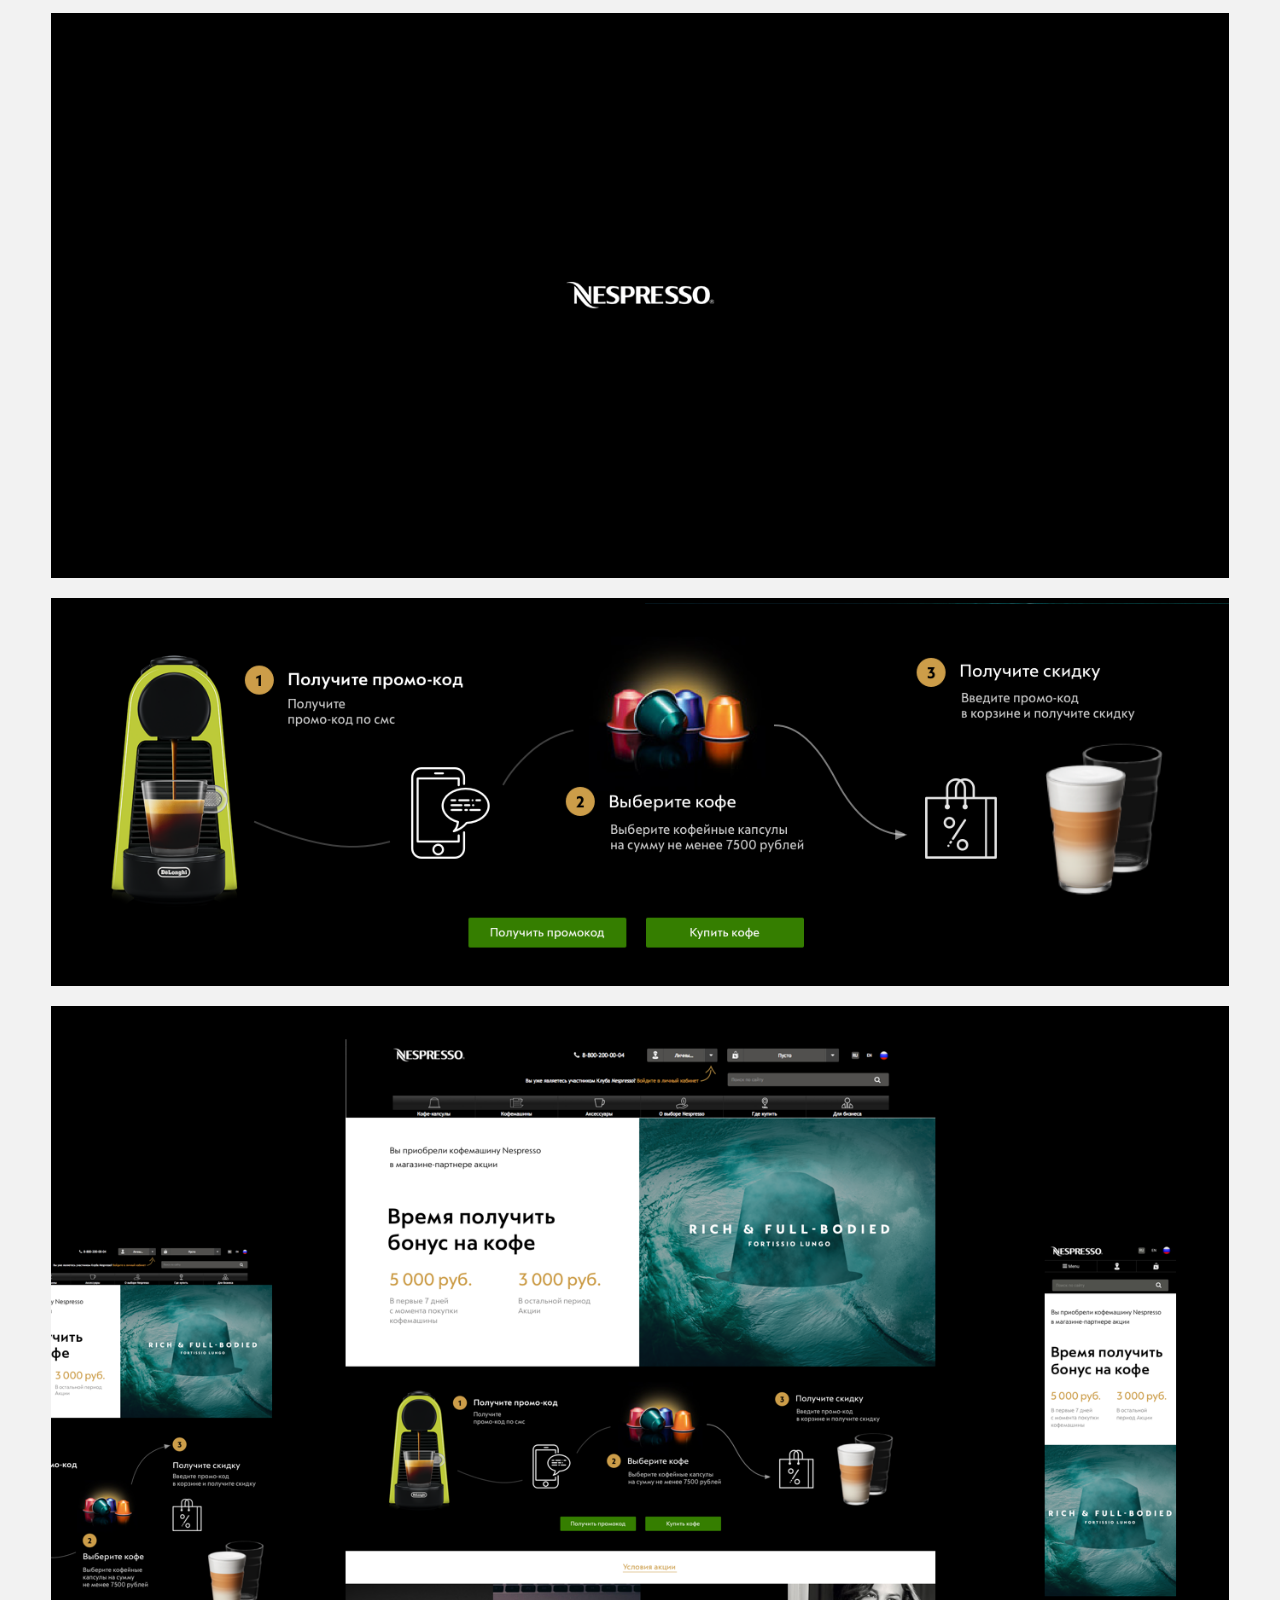
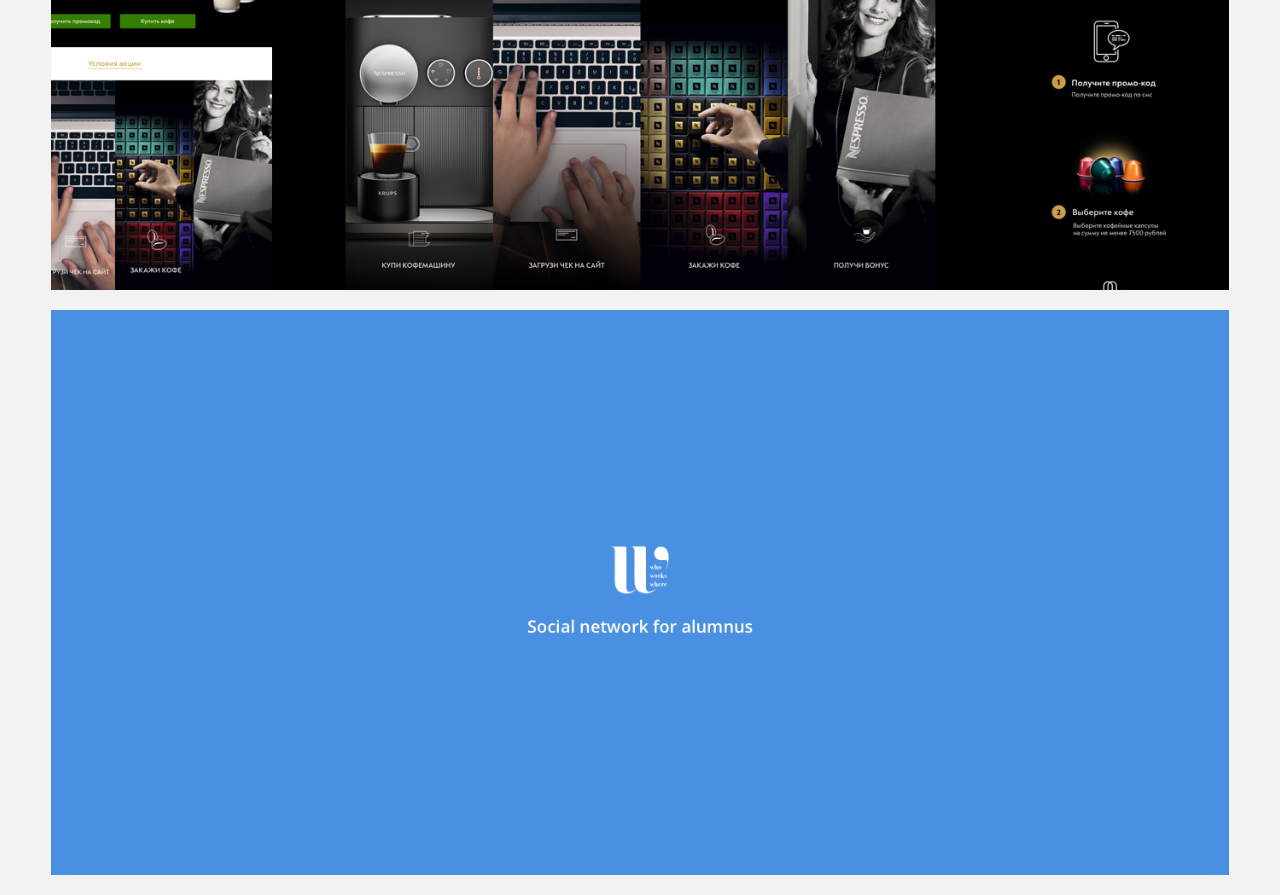
==== commit 809d925e: "+coverW3" ====
--- a/index.html
+++ b/index.html
@@ -129,6 +129,12 @@
 
 
 
+    <div class="portfolio-image">
+        <img src="picture/w3_1.png" style="width: 100%">
+    </div>
+
+
+
     <!--<div class="row" style="margin-bottom: 40px">-->
         <!--<div class="col-md-12">-->
             <!--<div class="col-md-6">-->
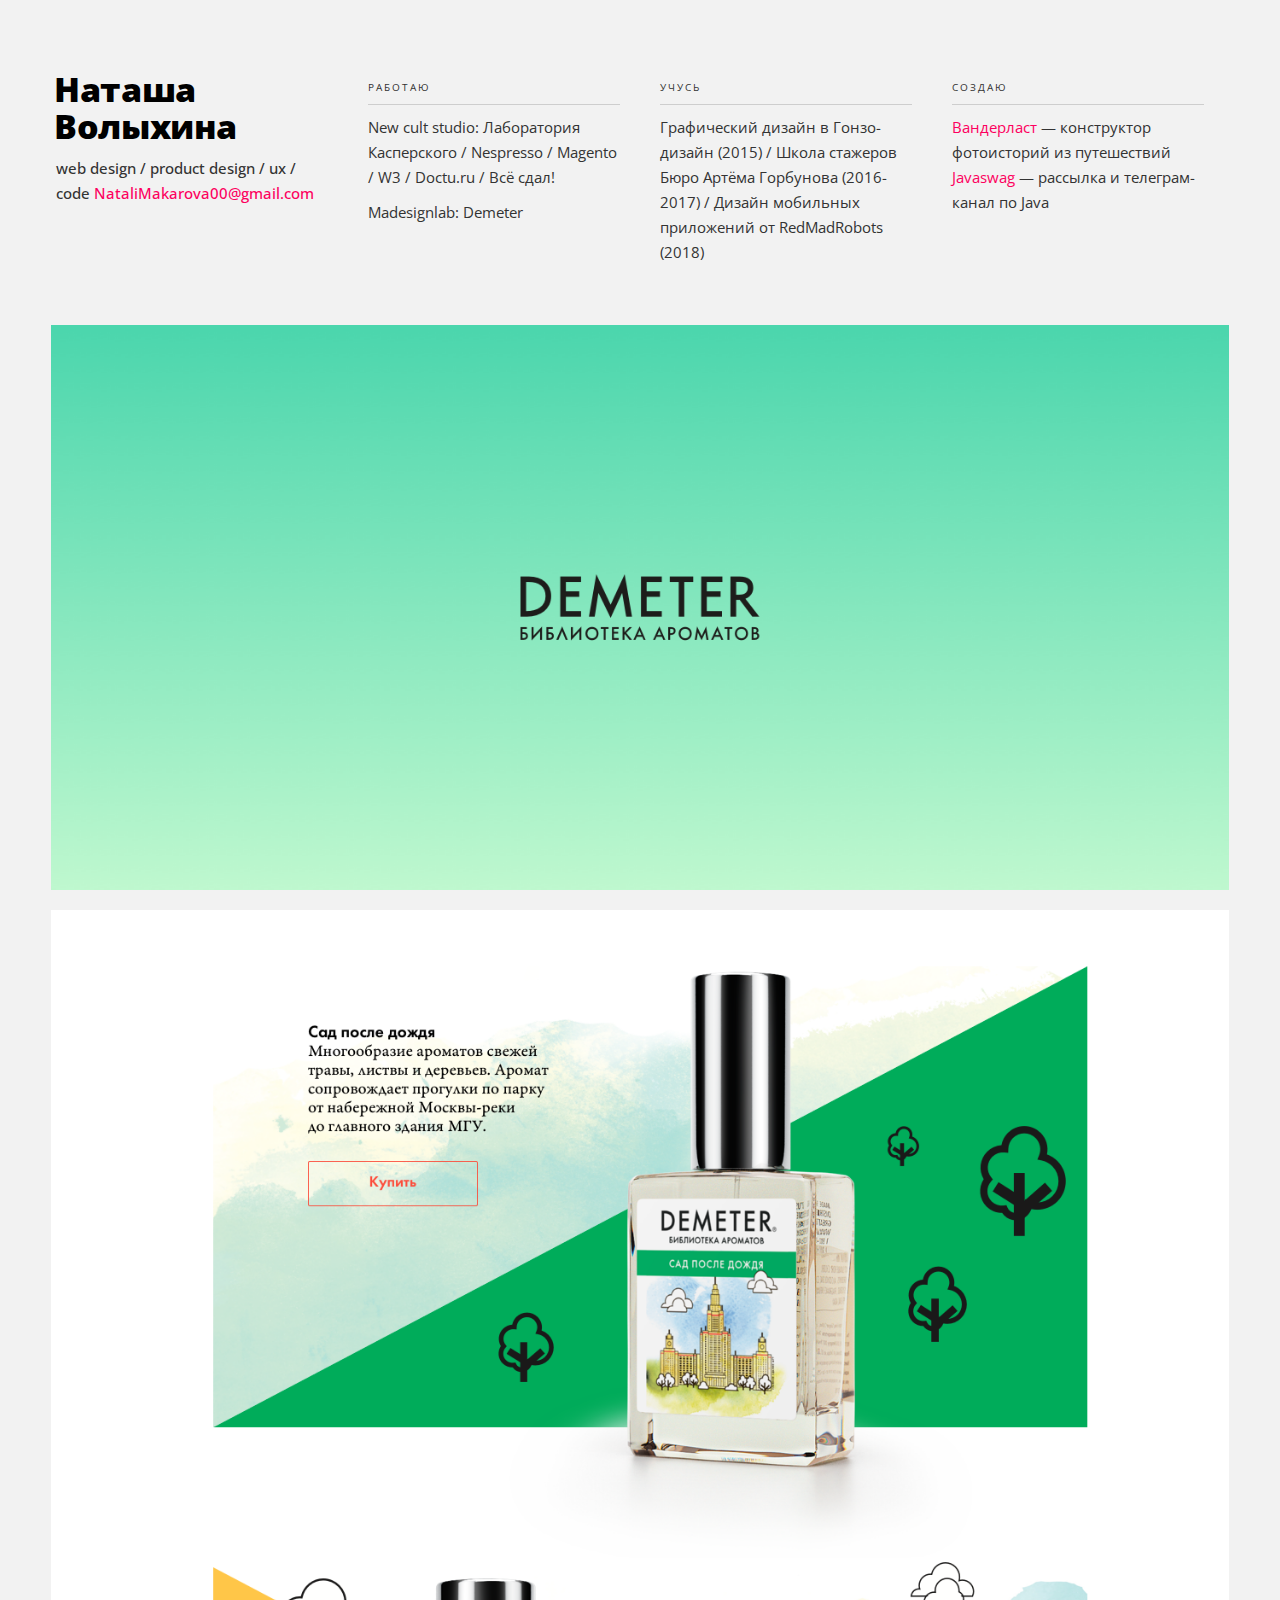
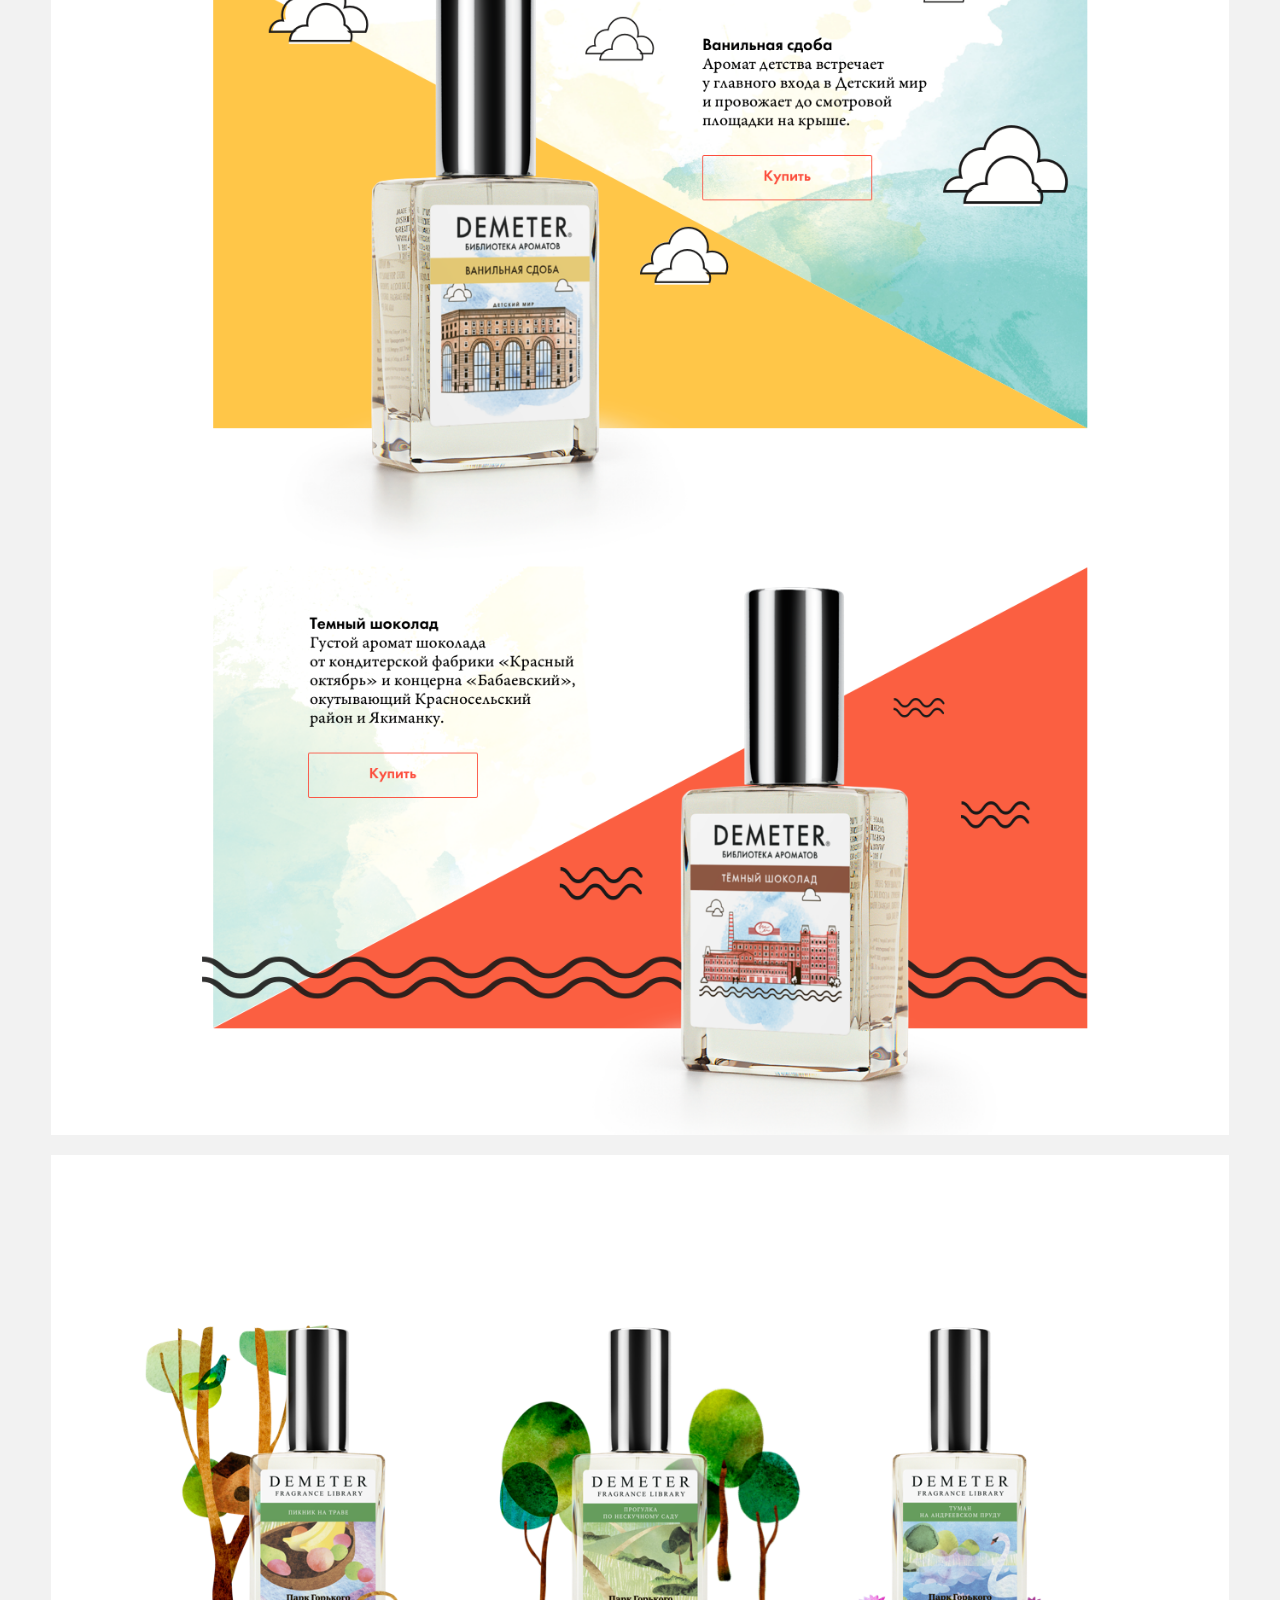
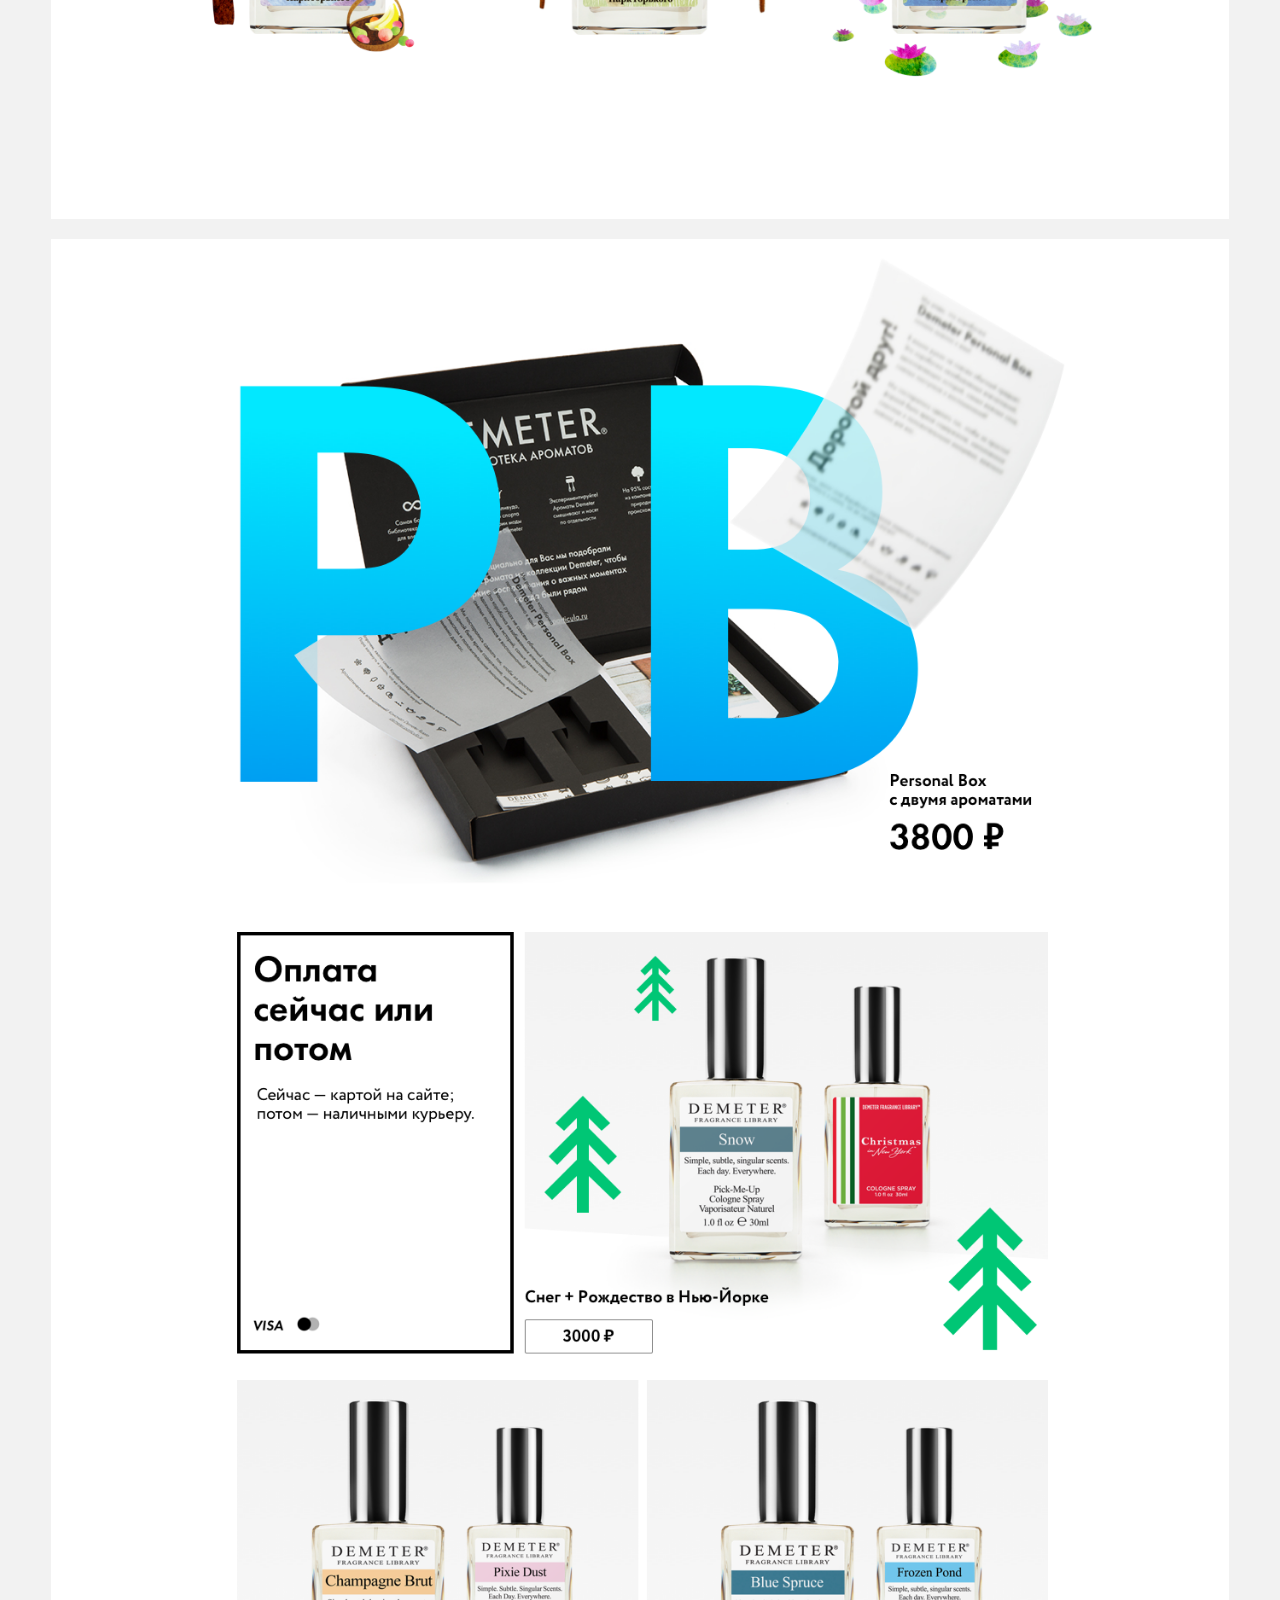
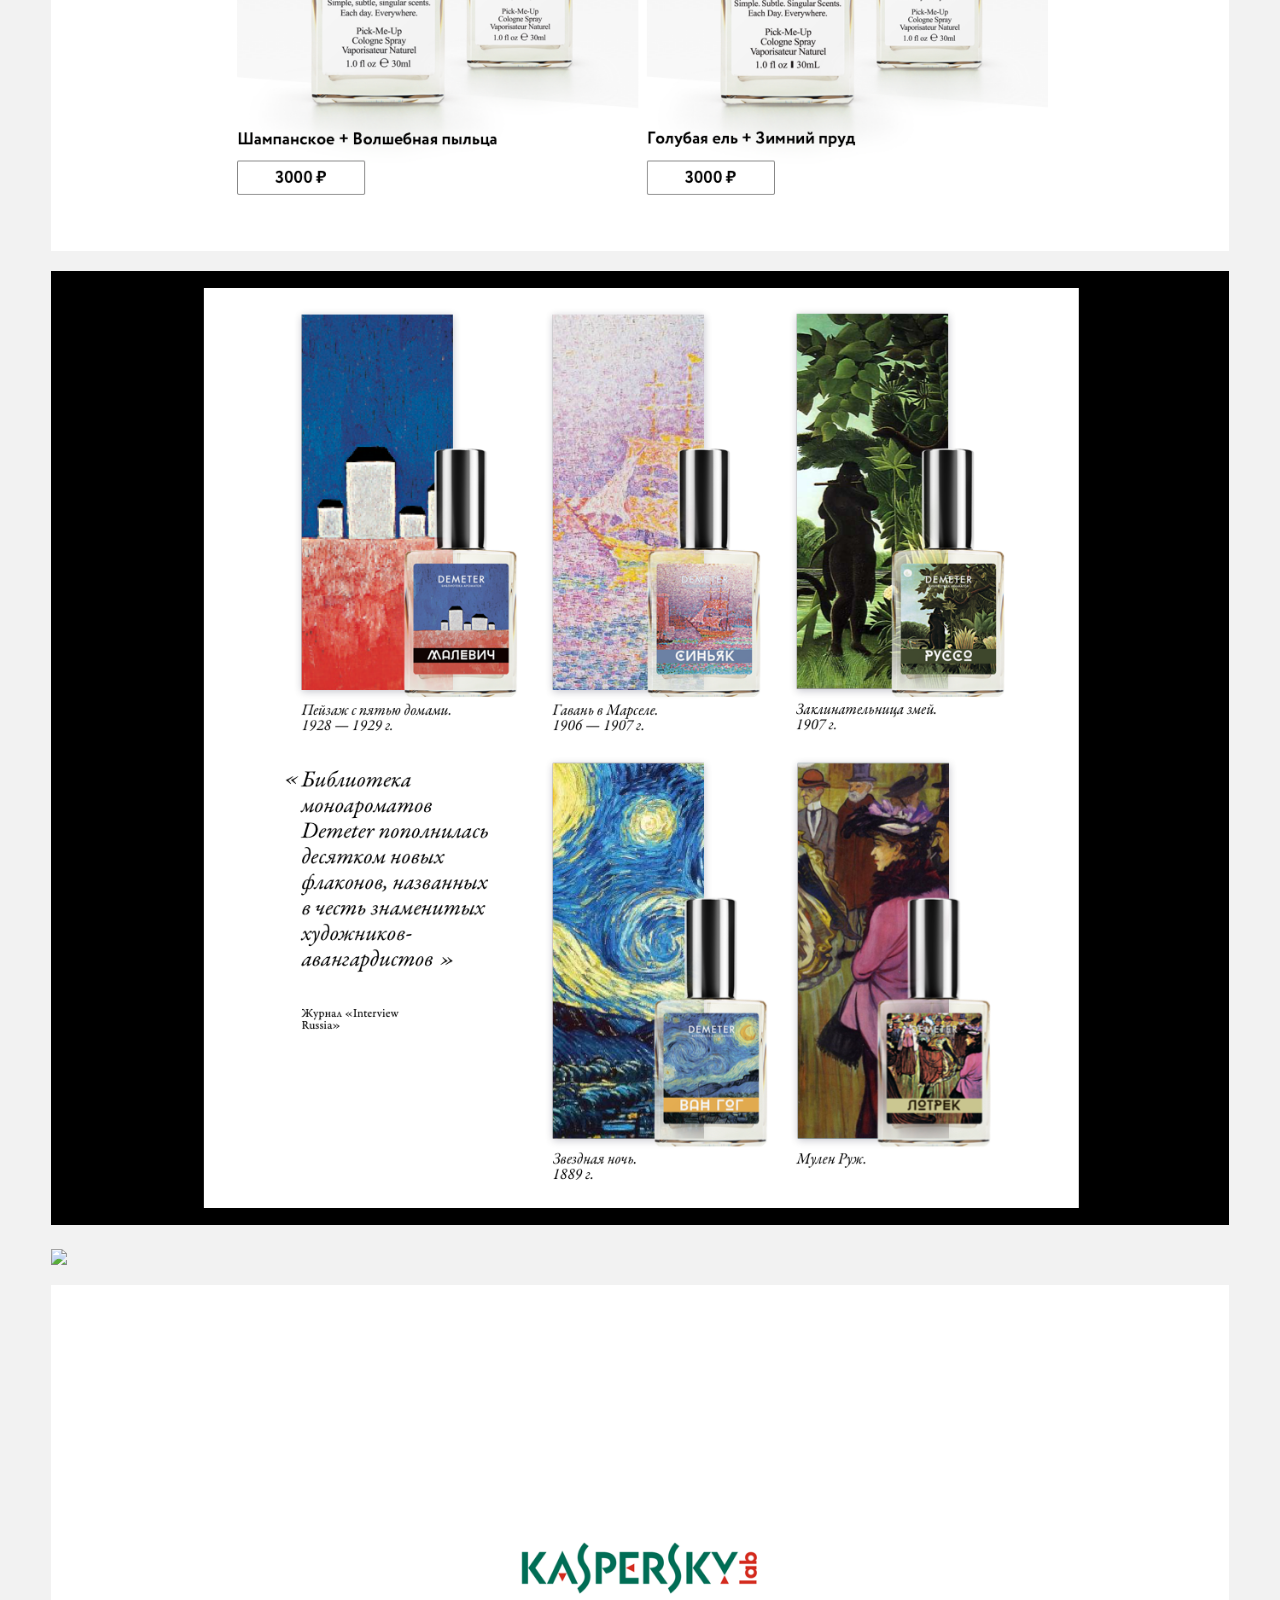
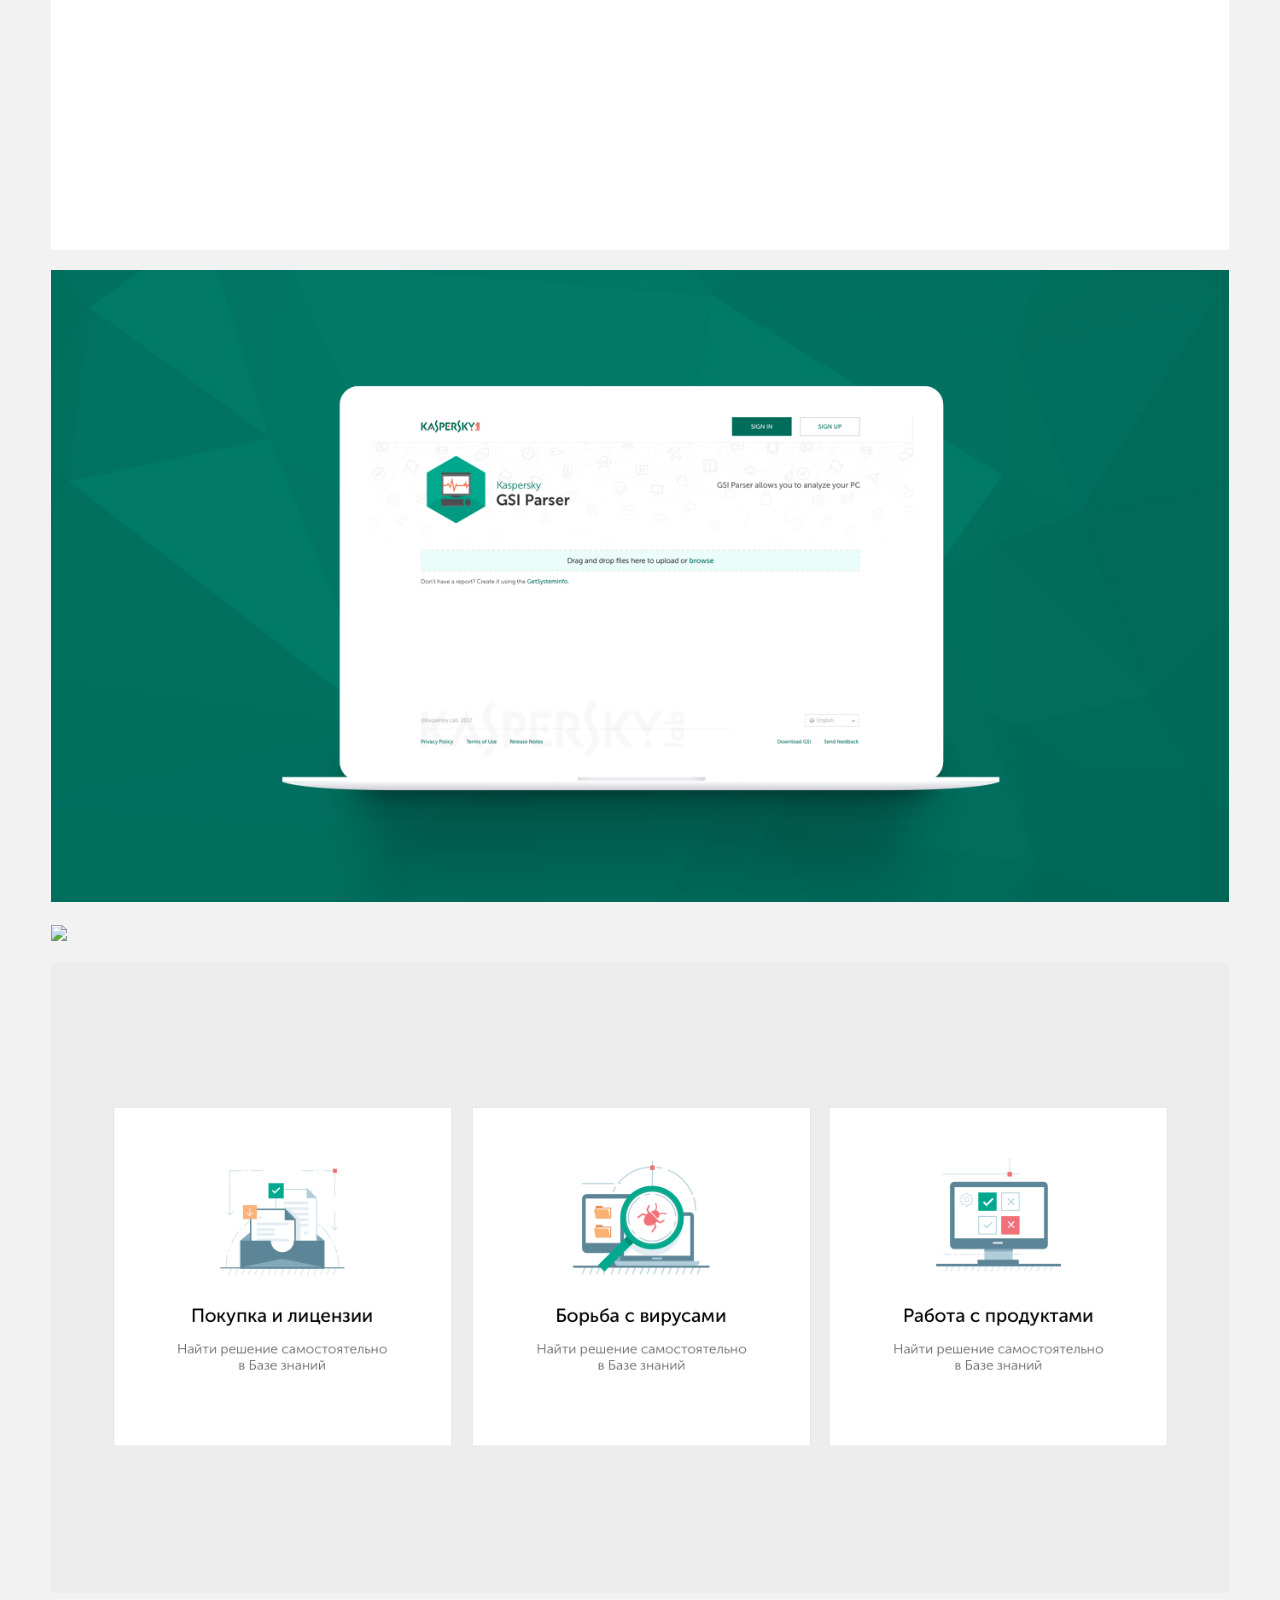
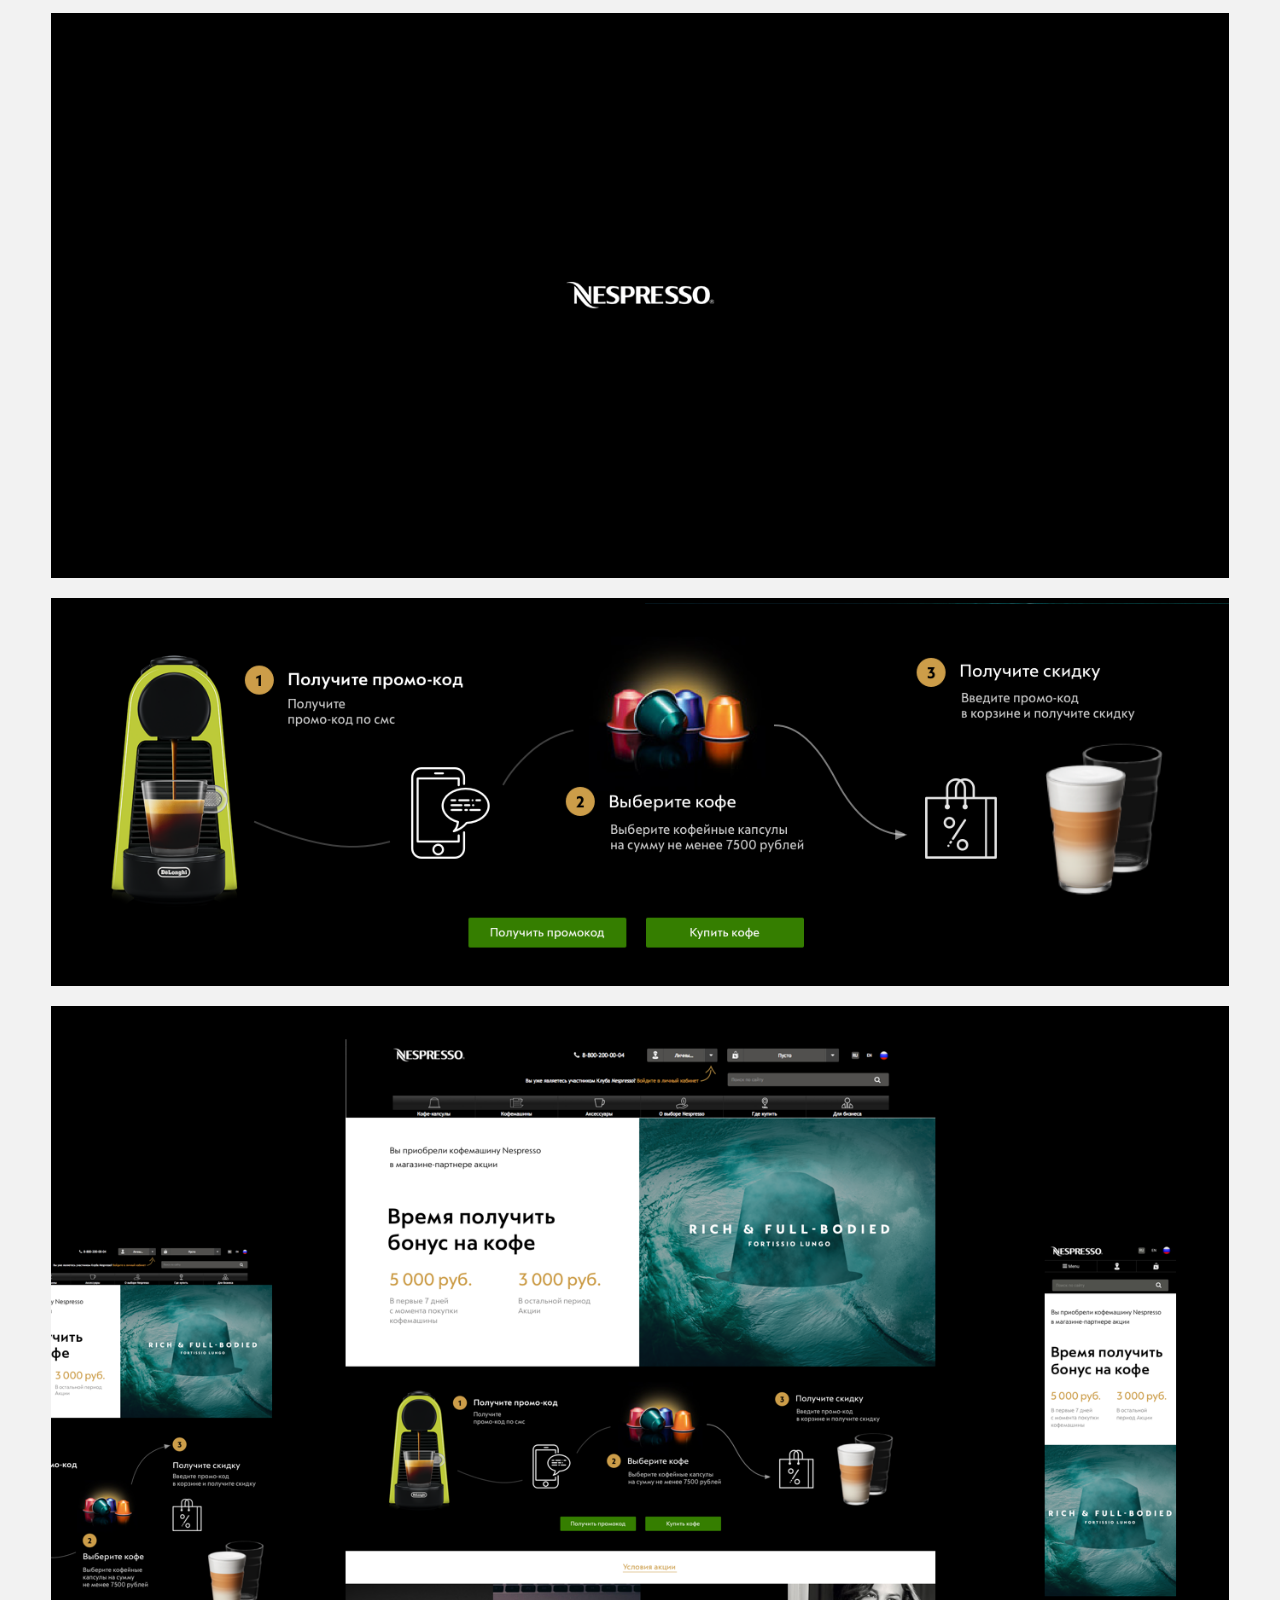
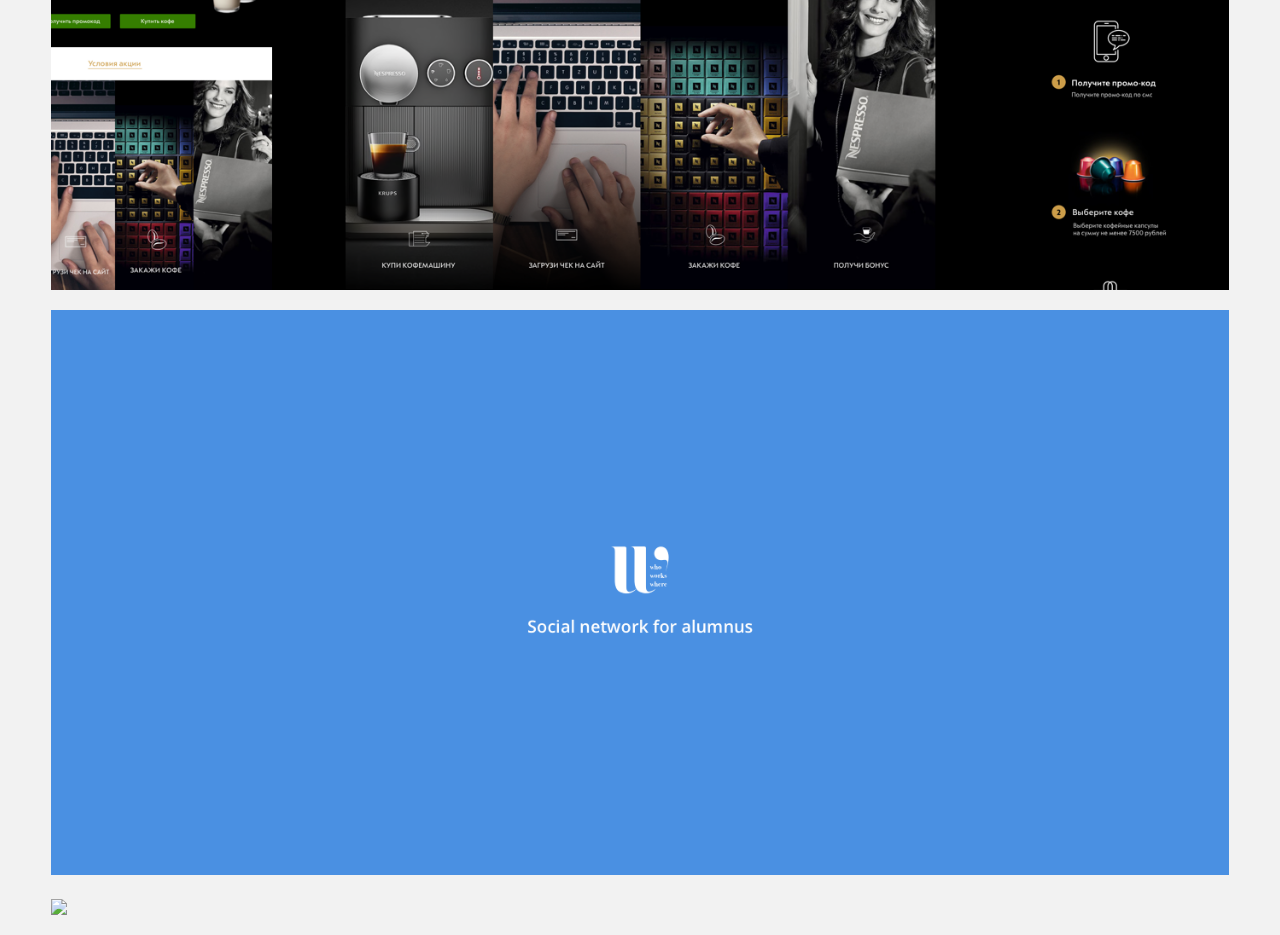
==== commit 701ab0f4: "+coverW3_2" ====
--- a/index.html
+++ b/index.html
@@ -132,6 +132,9 @@
     <div class="portfolio-image">
         <img src="picture/w3_1.png" style="width: 100%">
     </div>
+    <div class="portfolio-image">
+        <img src="picture/w3_2.png" style="width: 100%">
+    </div>
 
 
 
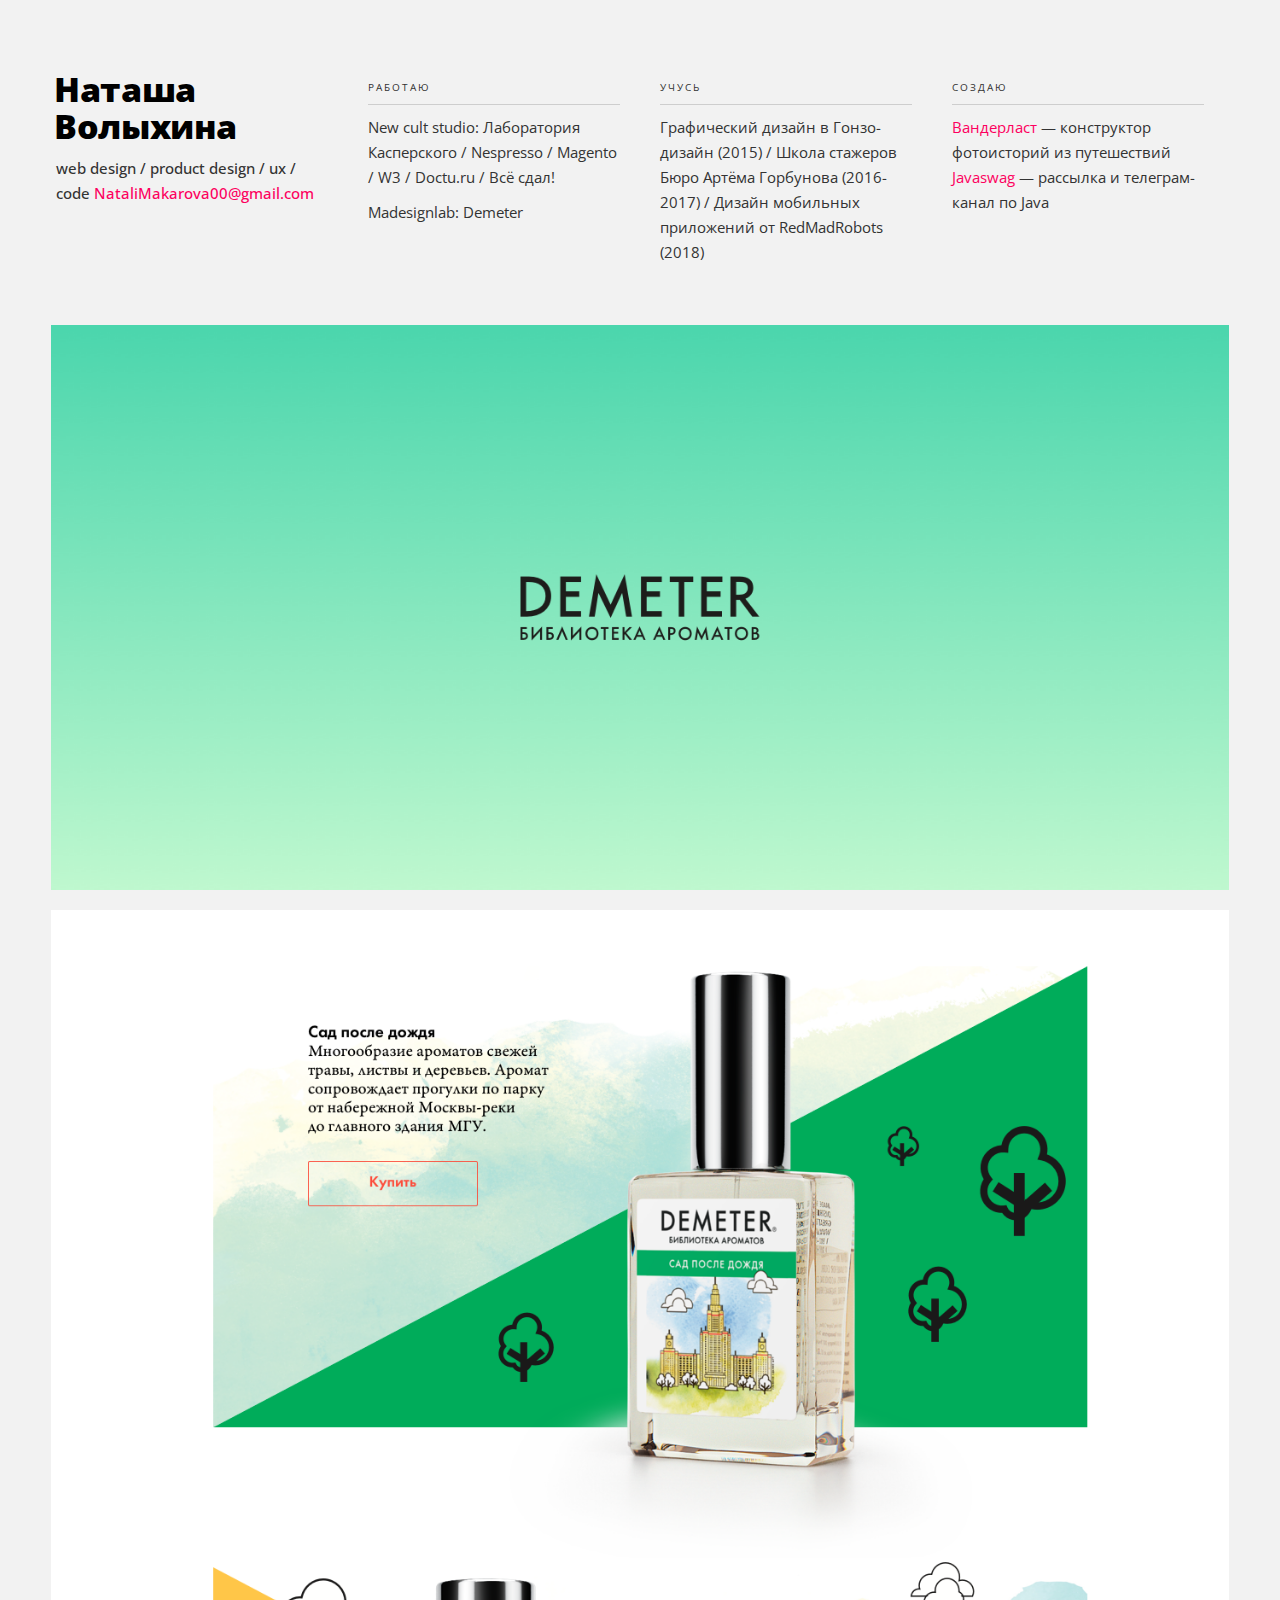
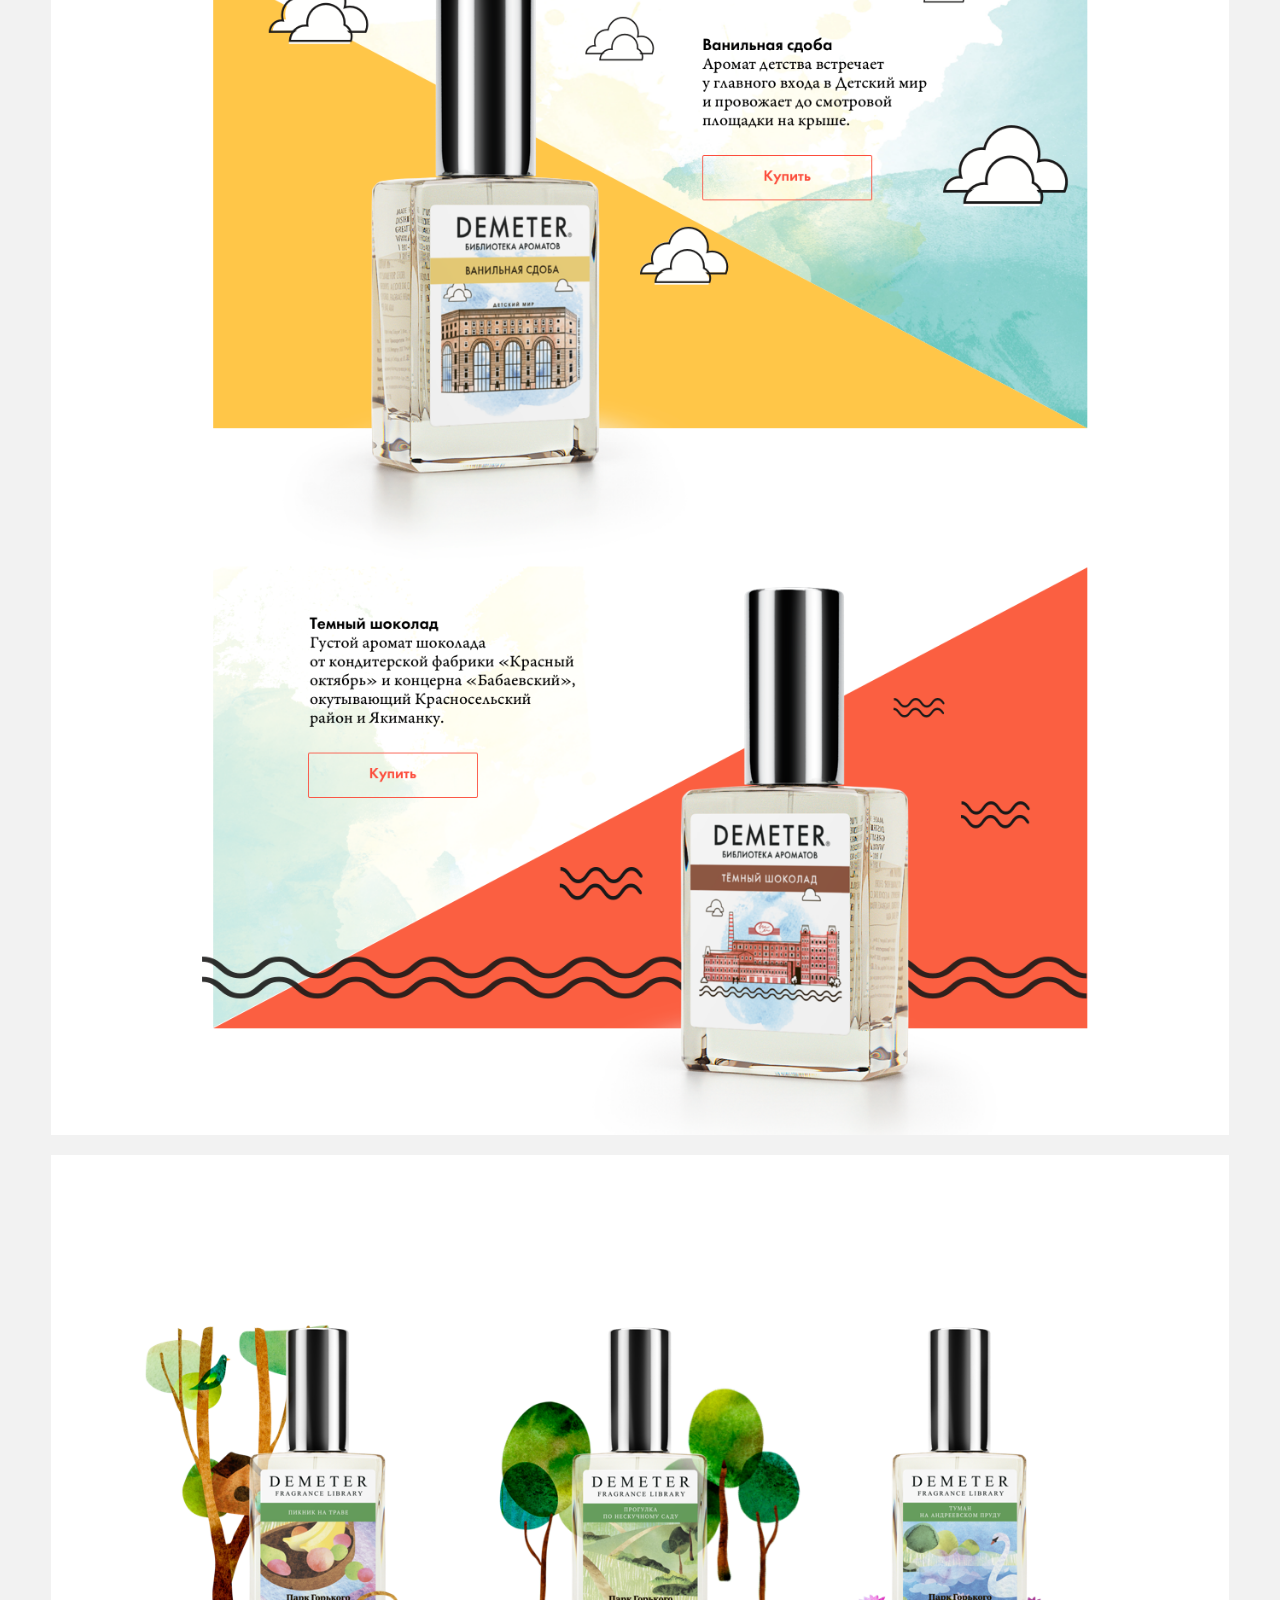
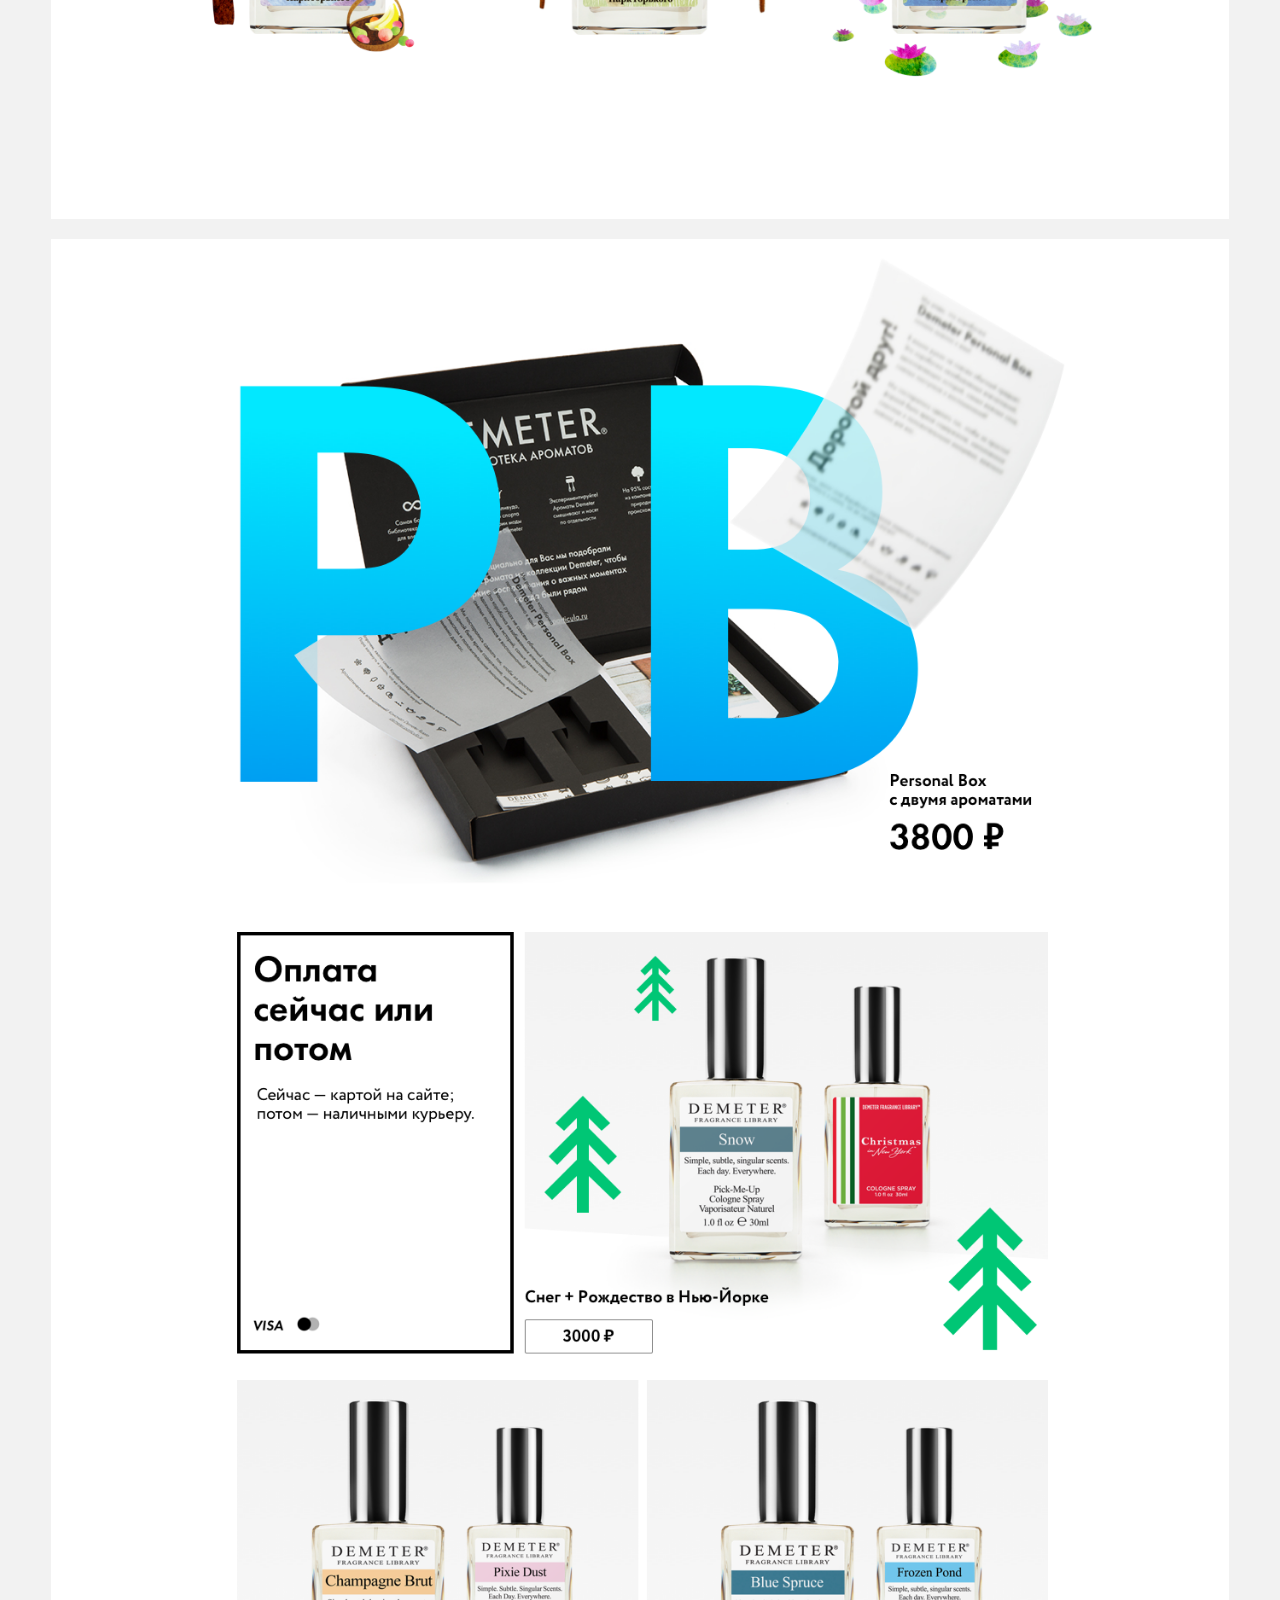
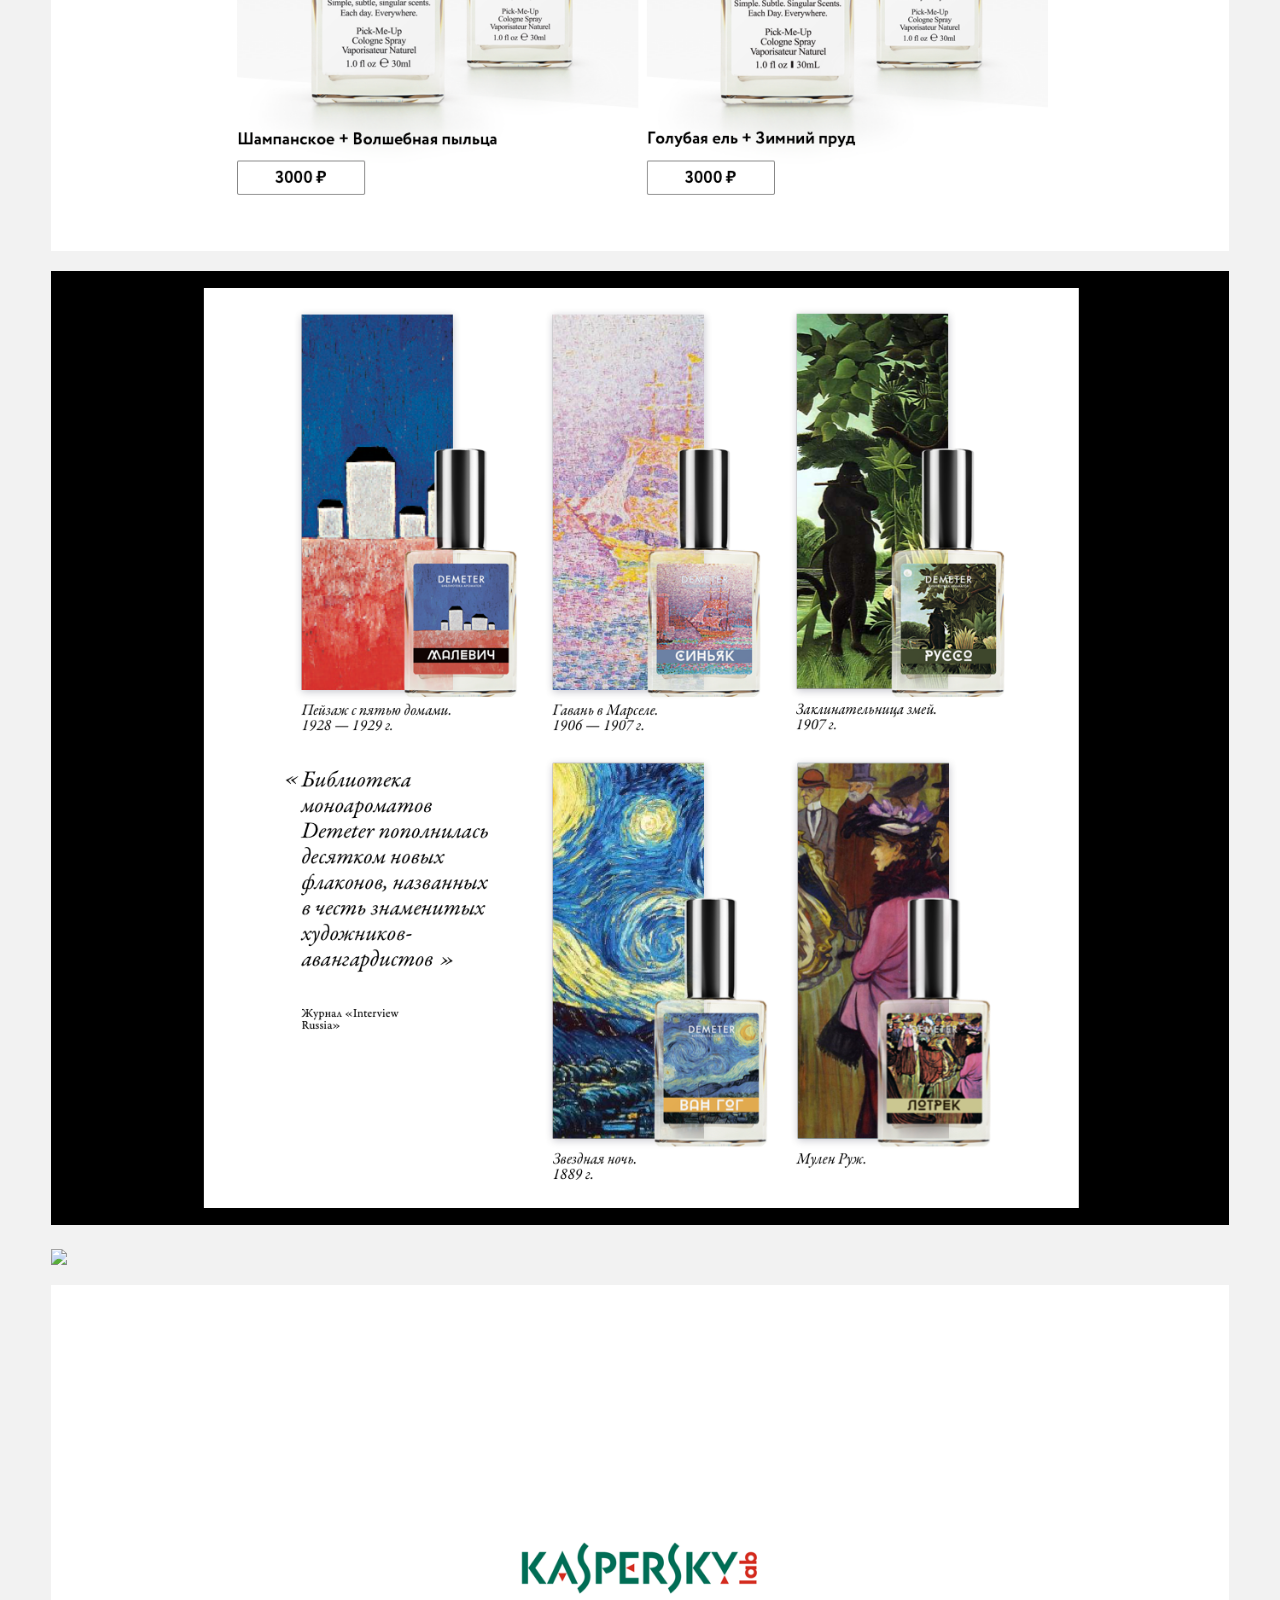
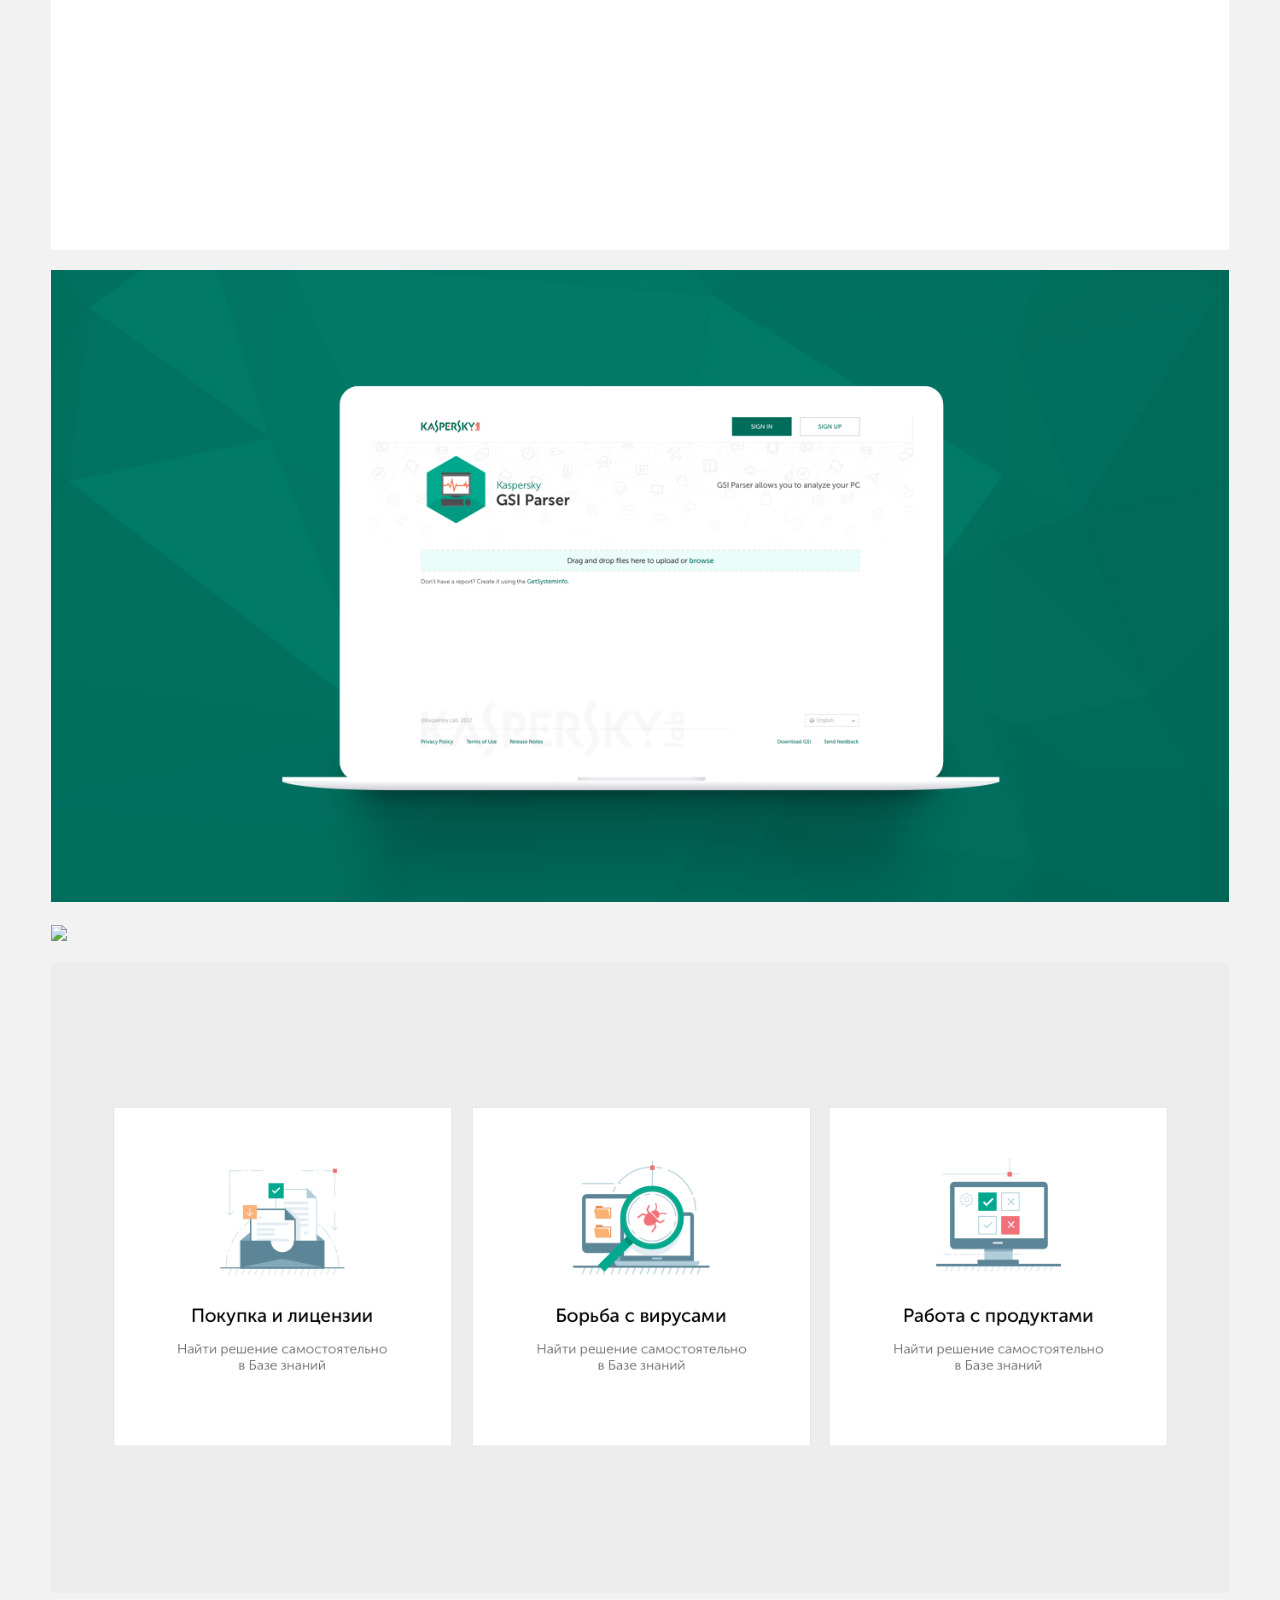
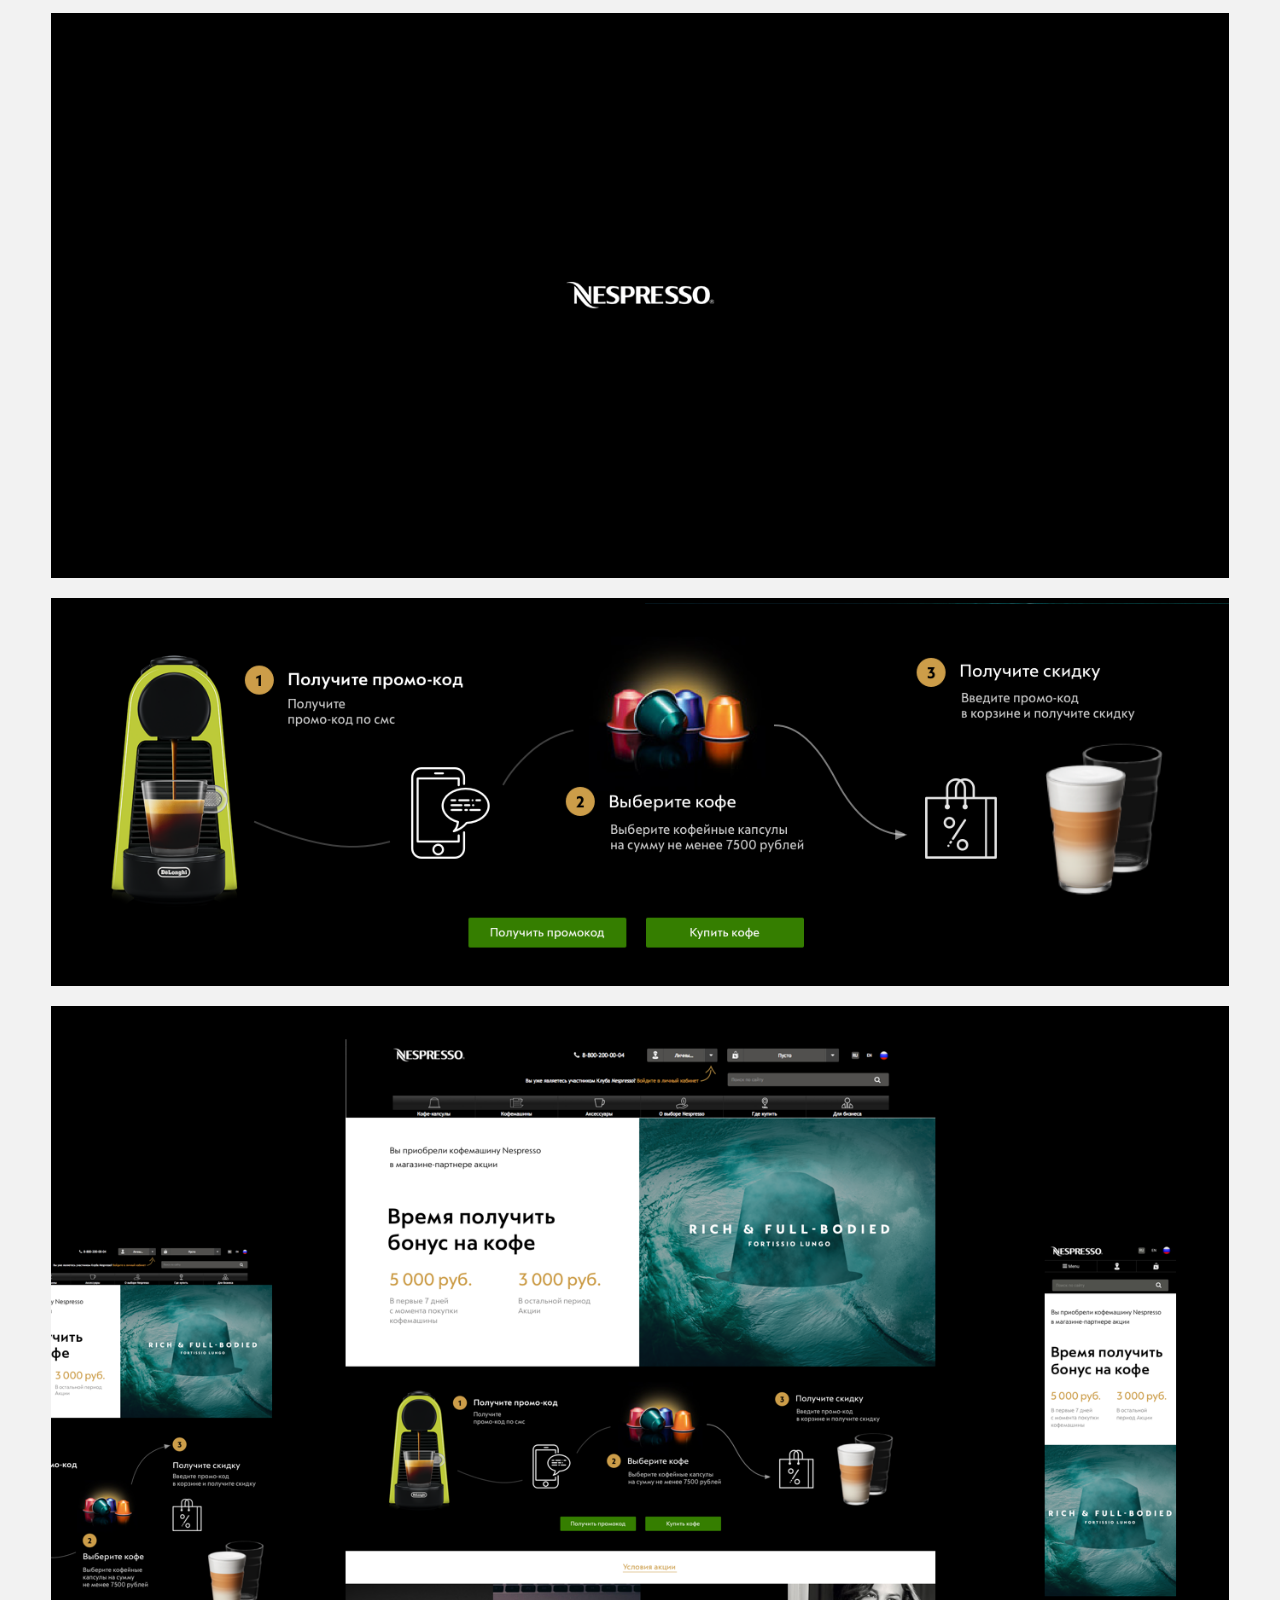
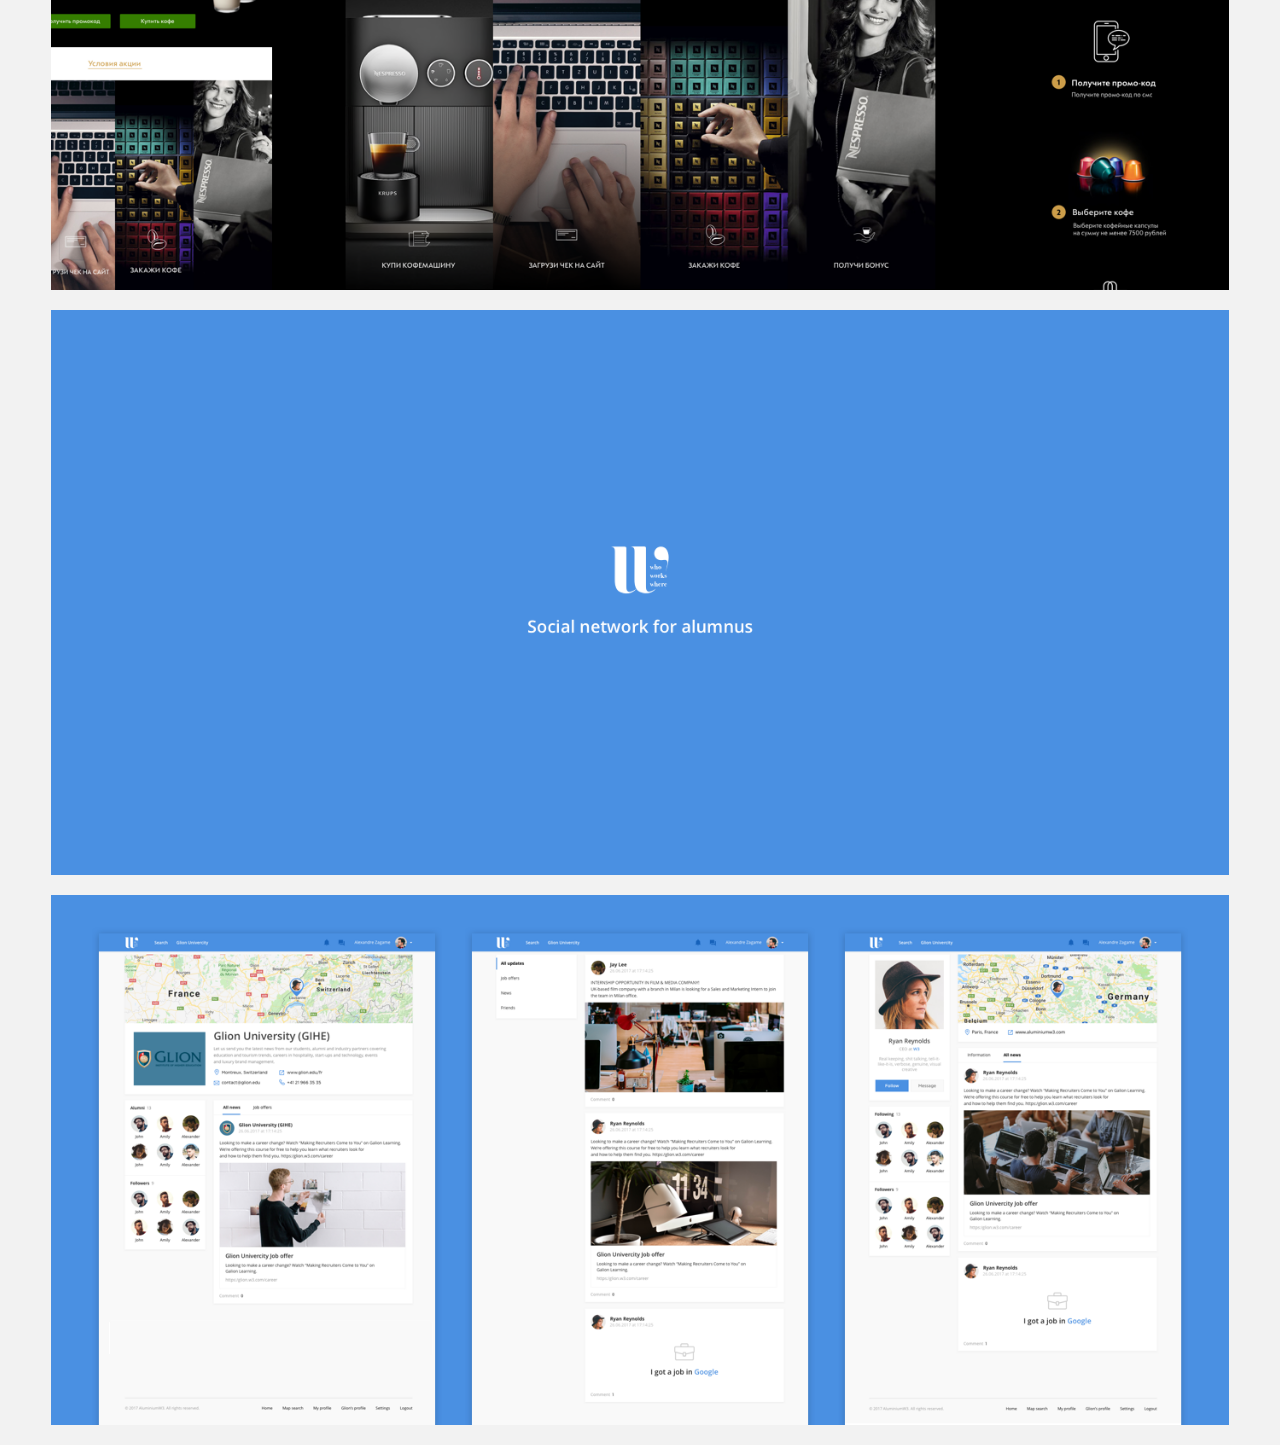
==== commit 66ef2a1b: "+coverW3_2" ====
--- a/index.html
+++ b/index.html
@@ -133,7 +133,7 @@
         <img src="picture/w3_1.png" style="width: 100%">
     </div>
     <div class="portfolio-image">
-        <img src="picture/w3_2.png" style="width: 100%">
+        <img src="picture/W3_2.png" style="width: 100%">
     </div>
 
 
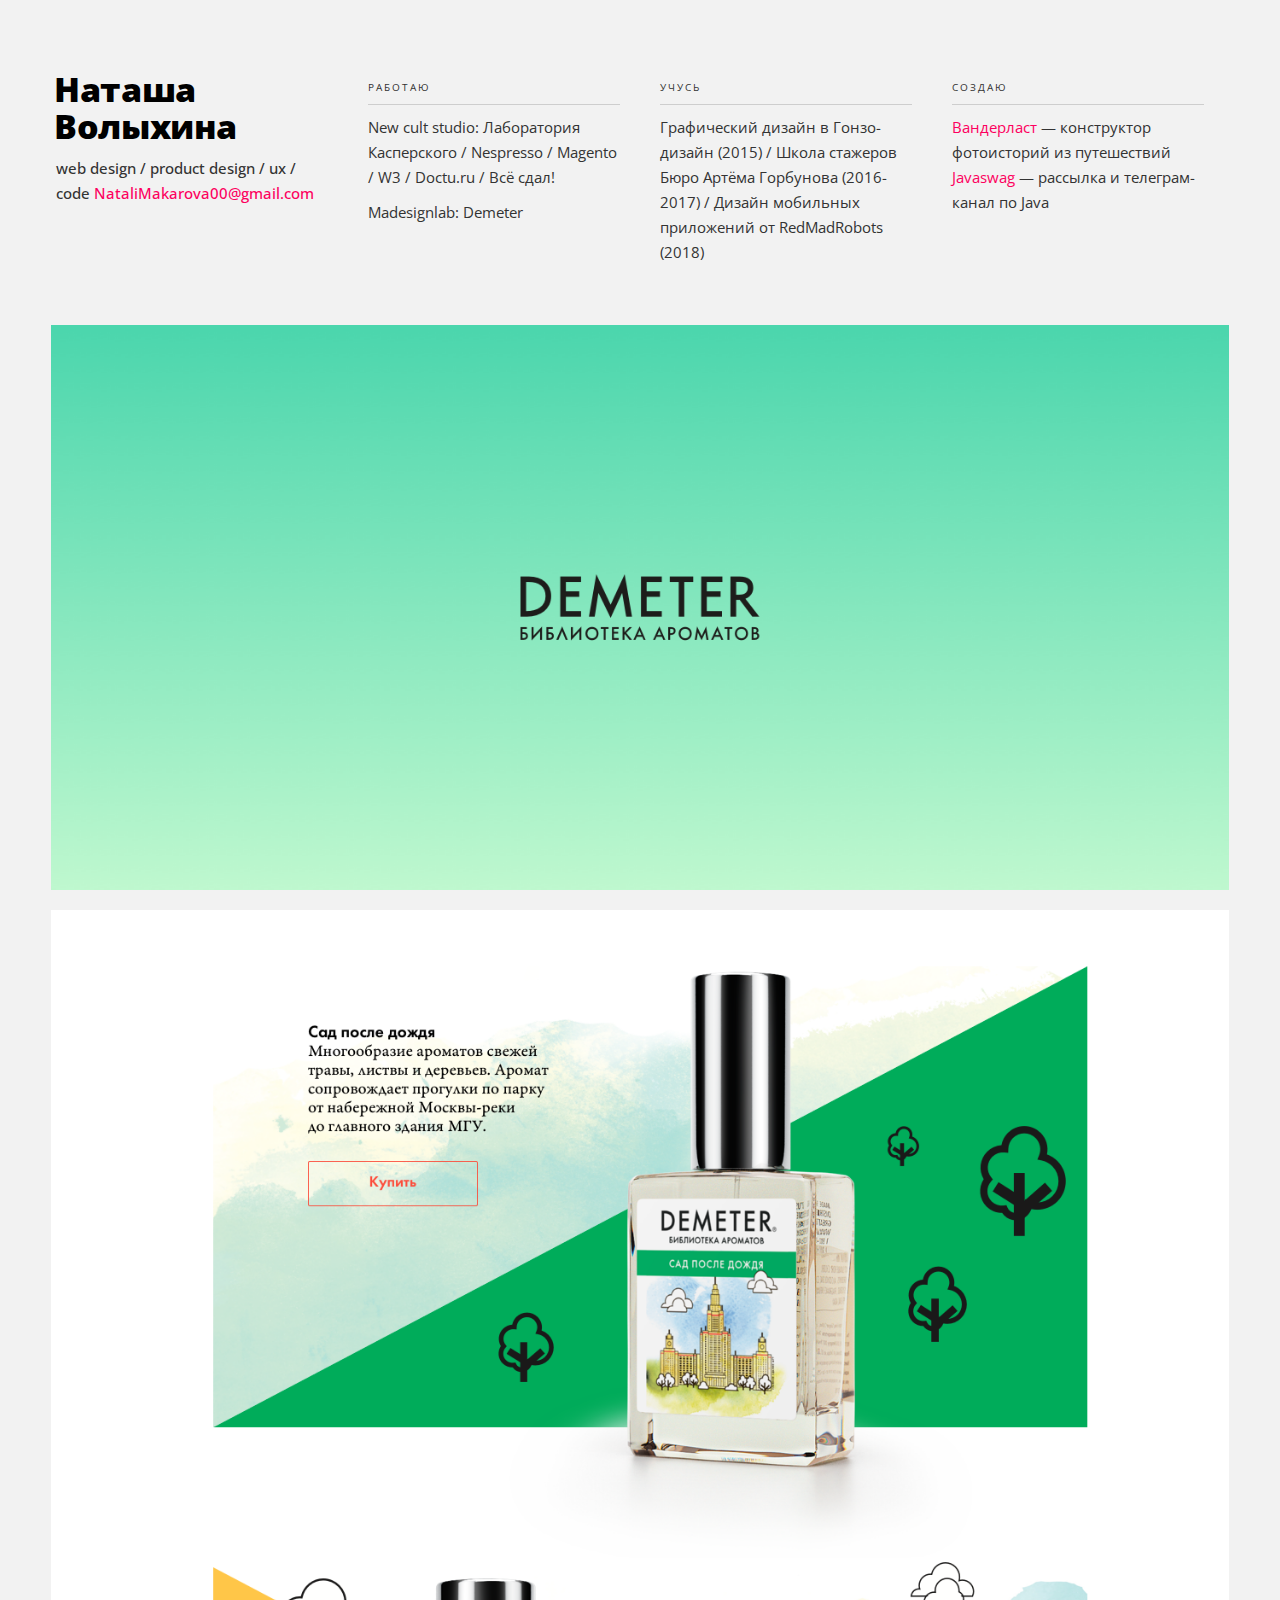
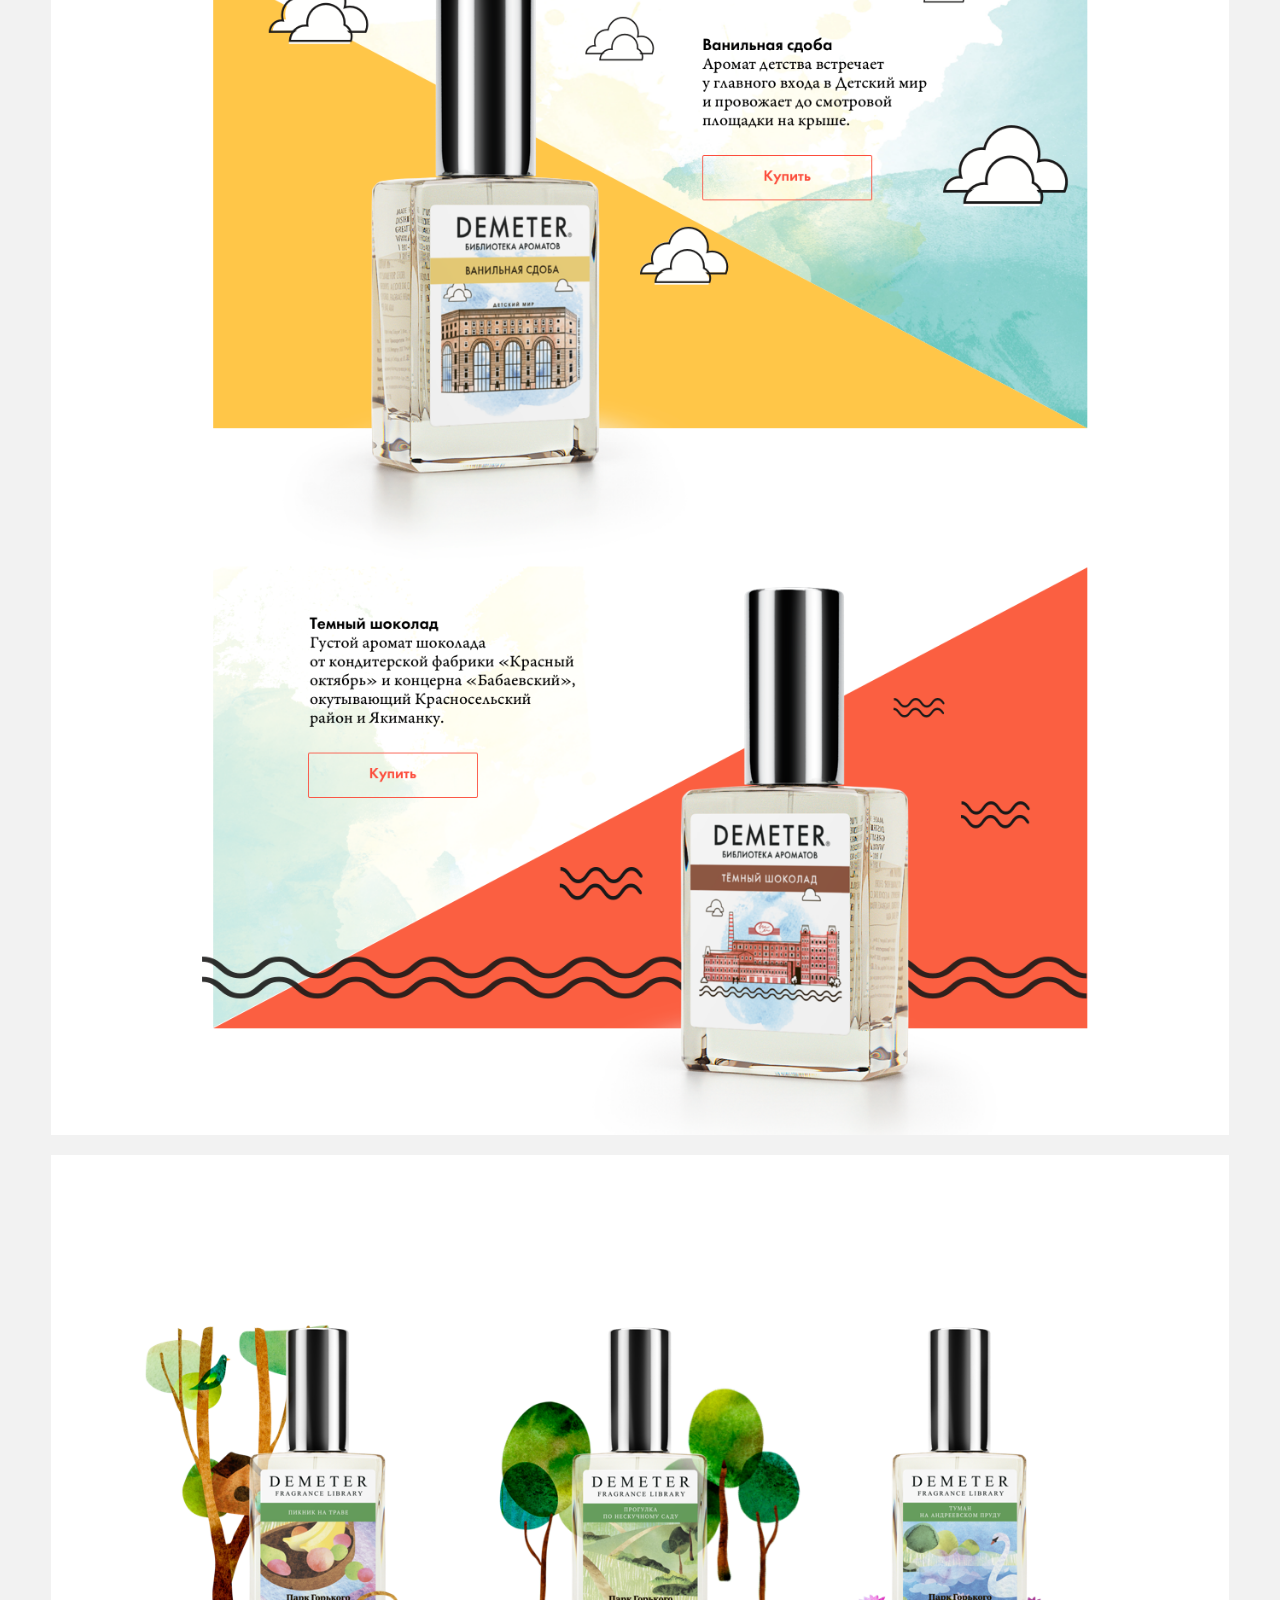
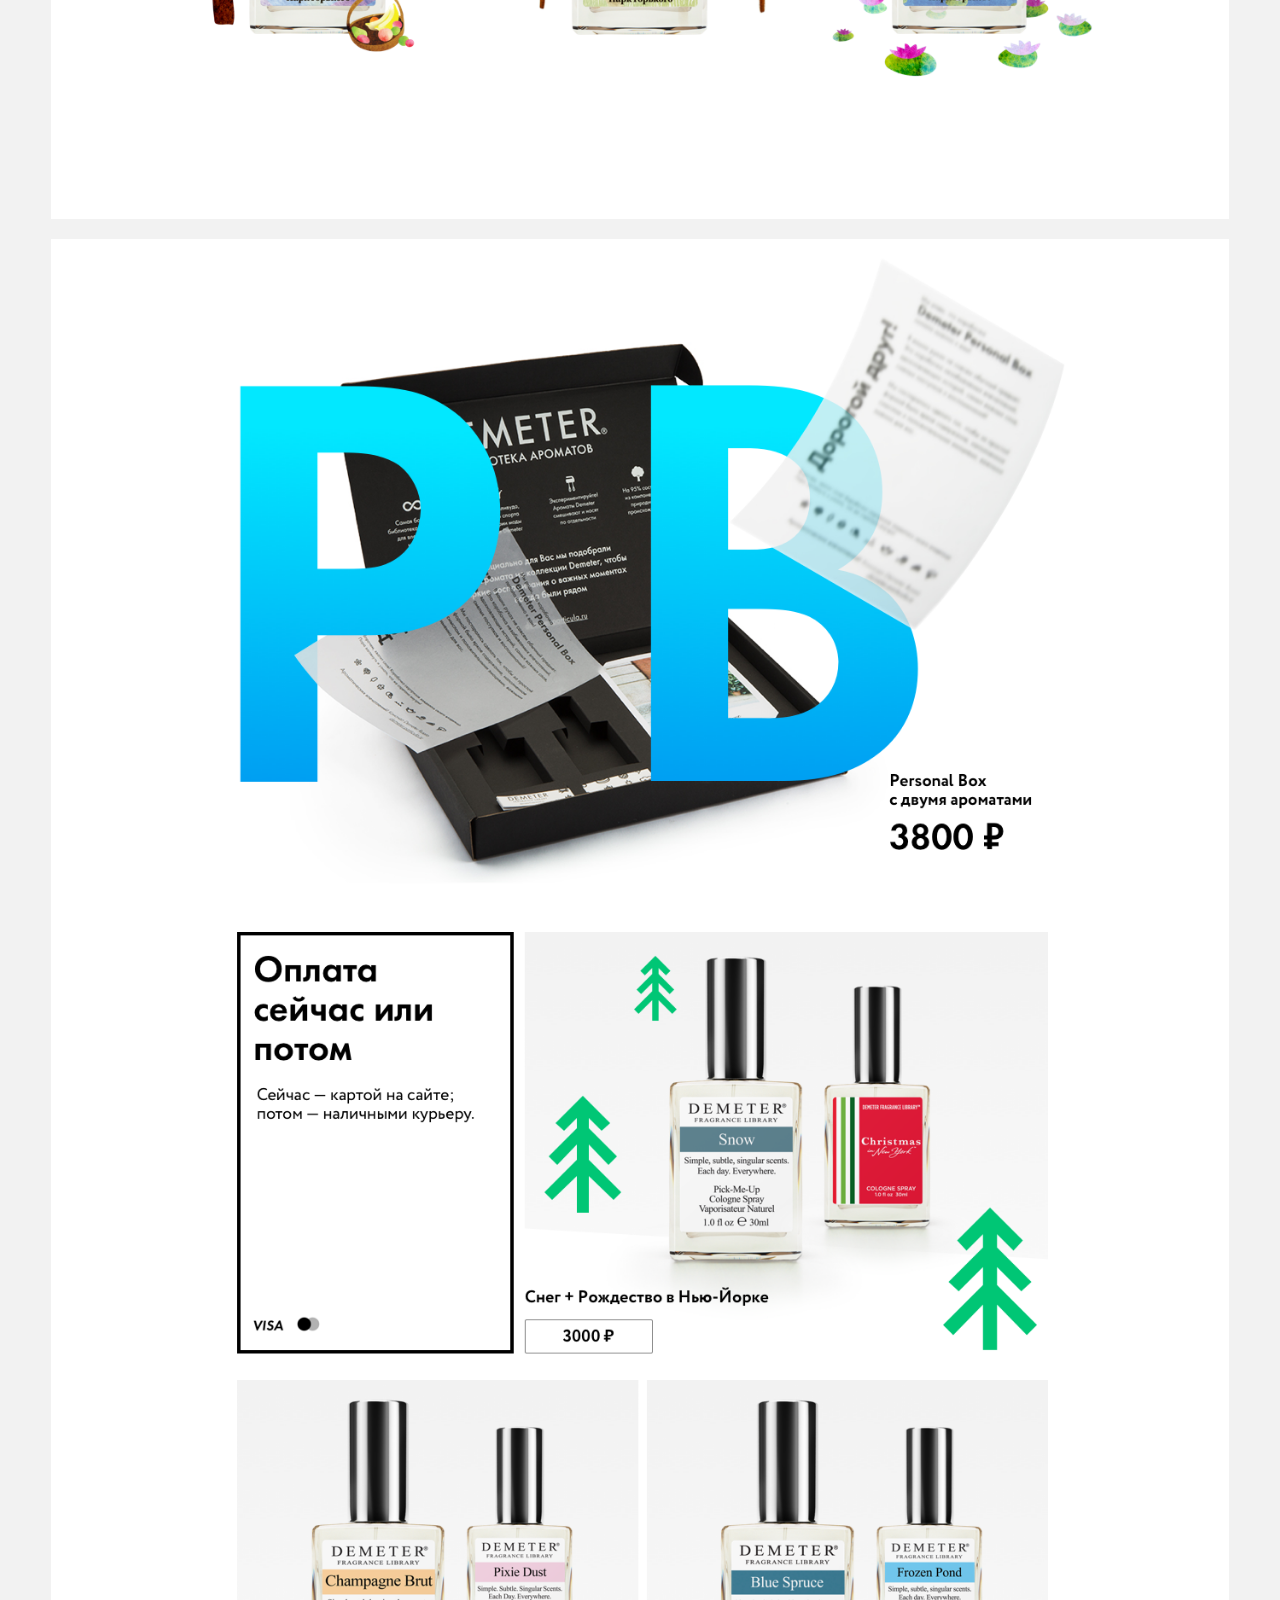
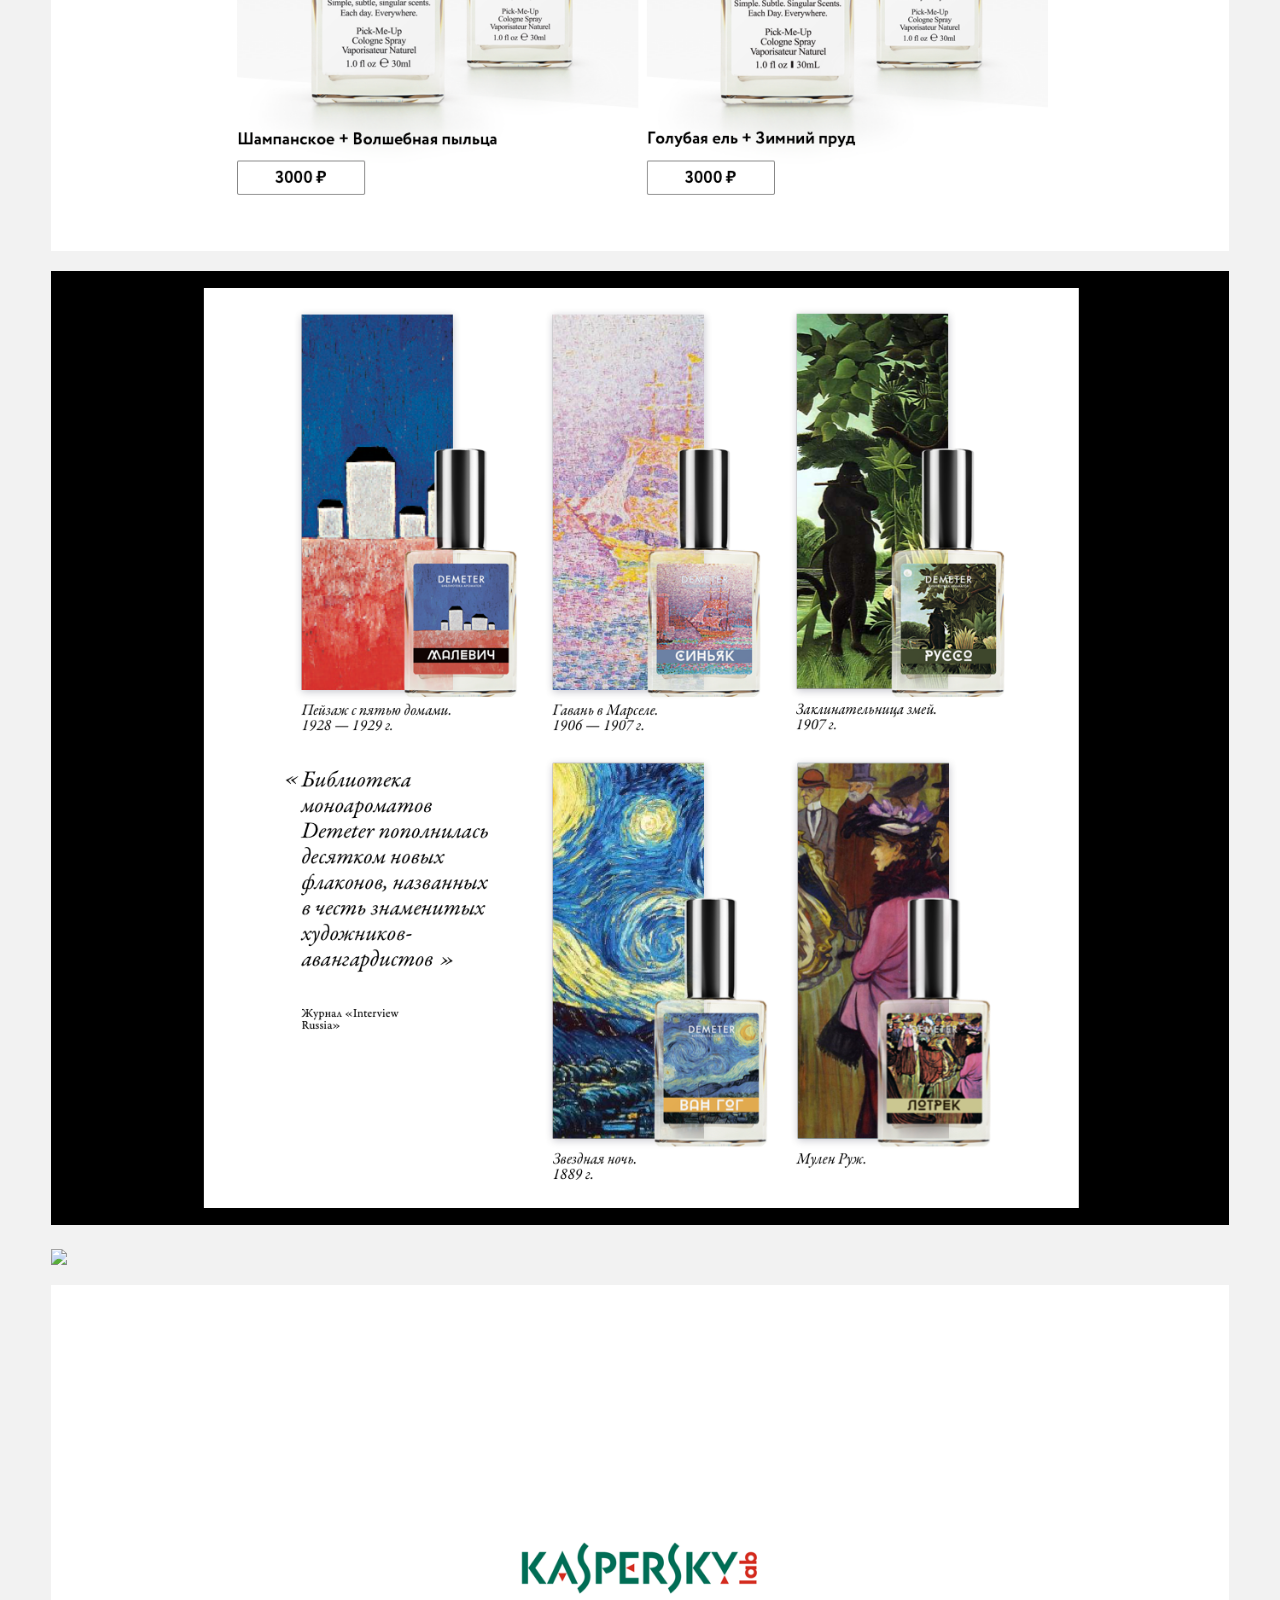
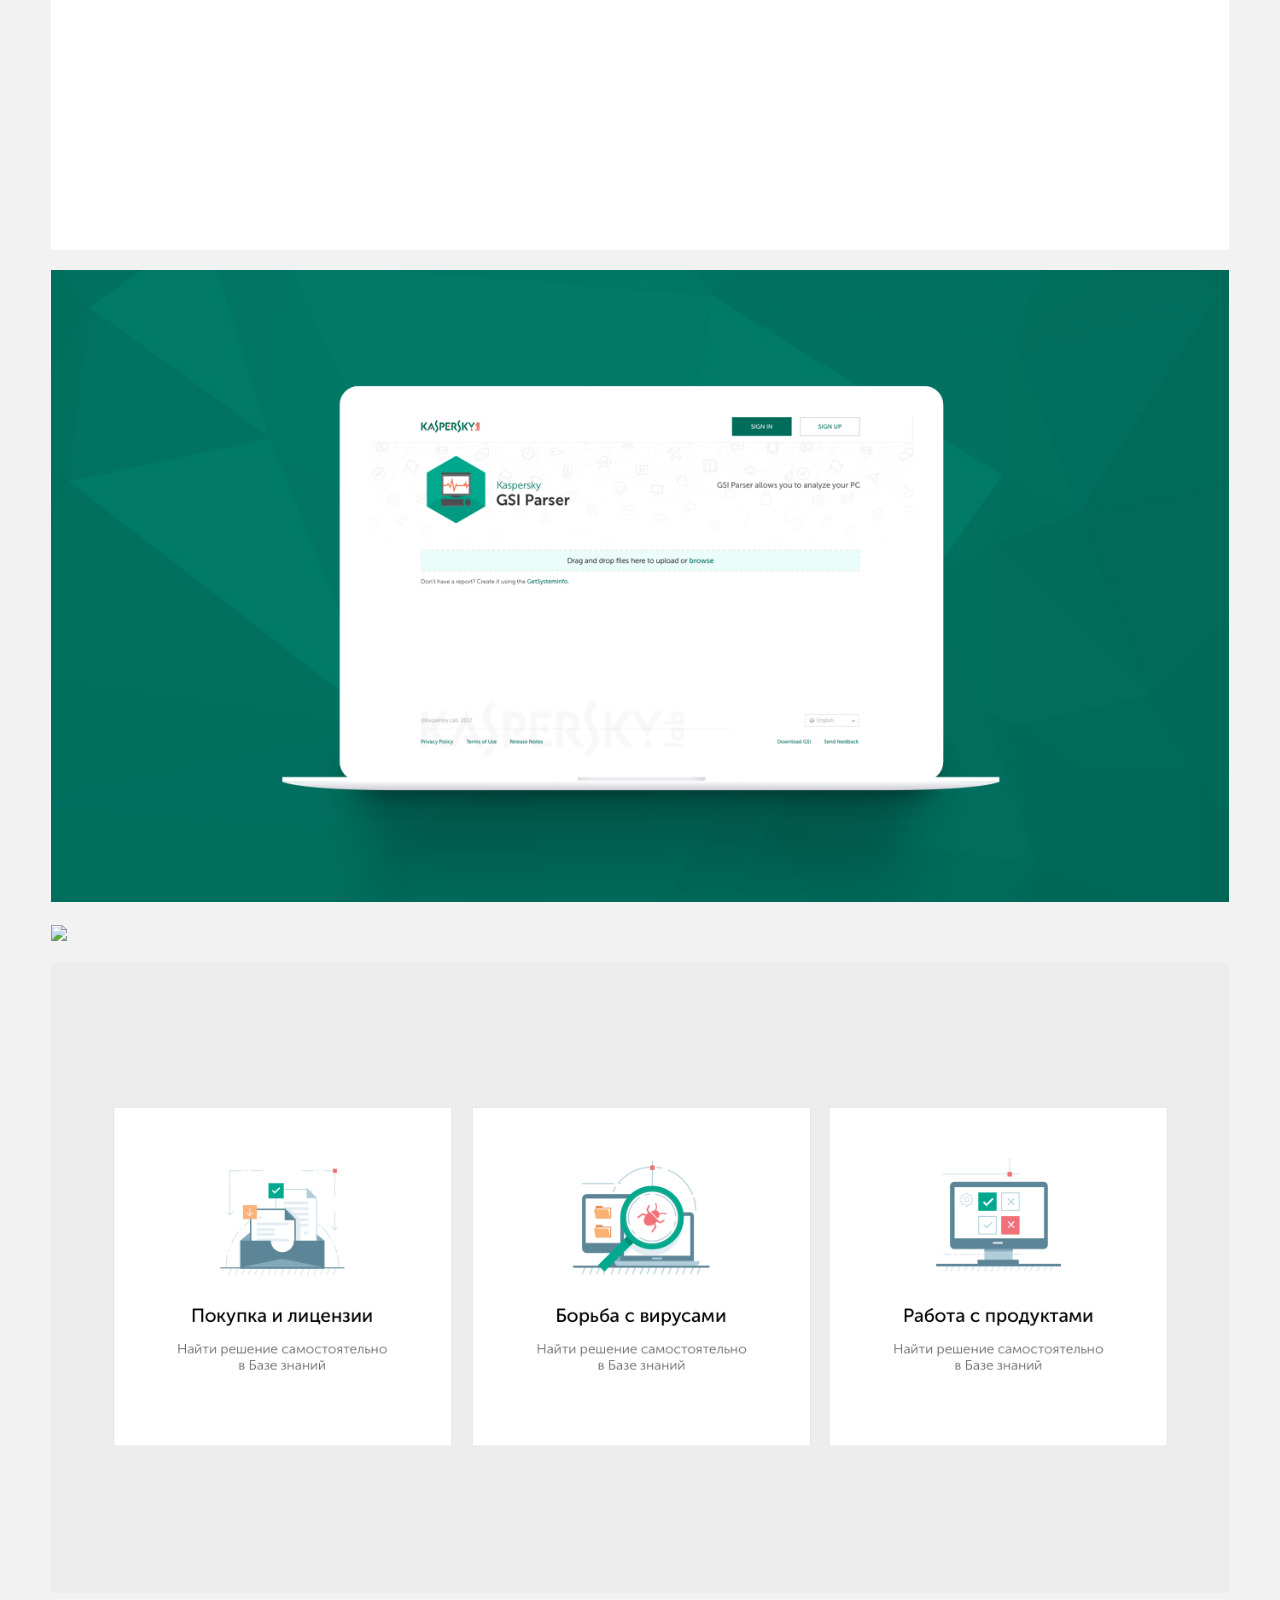
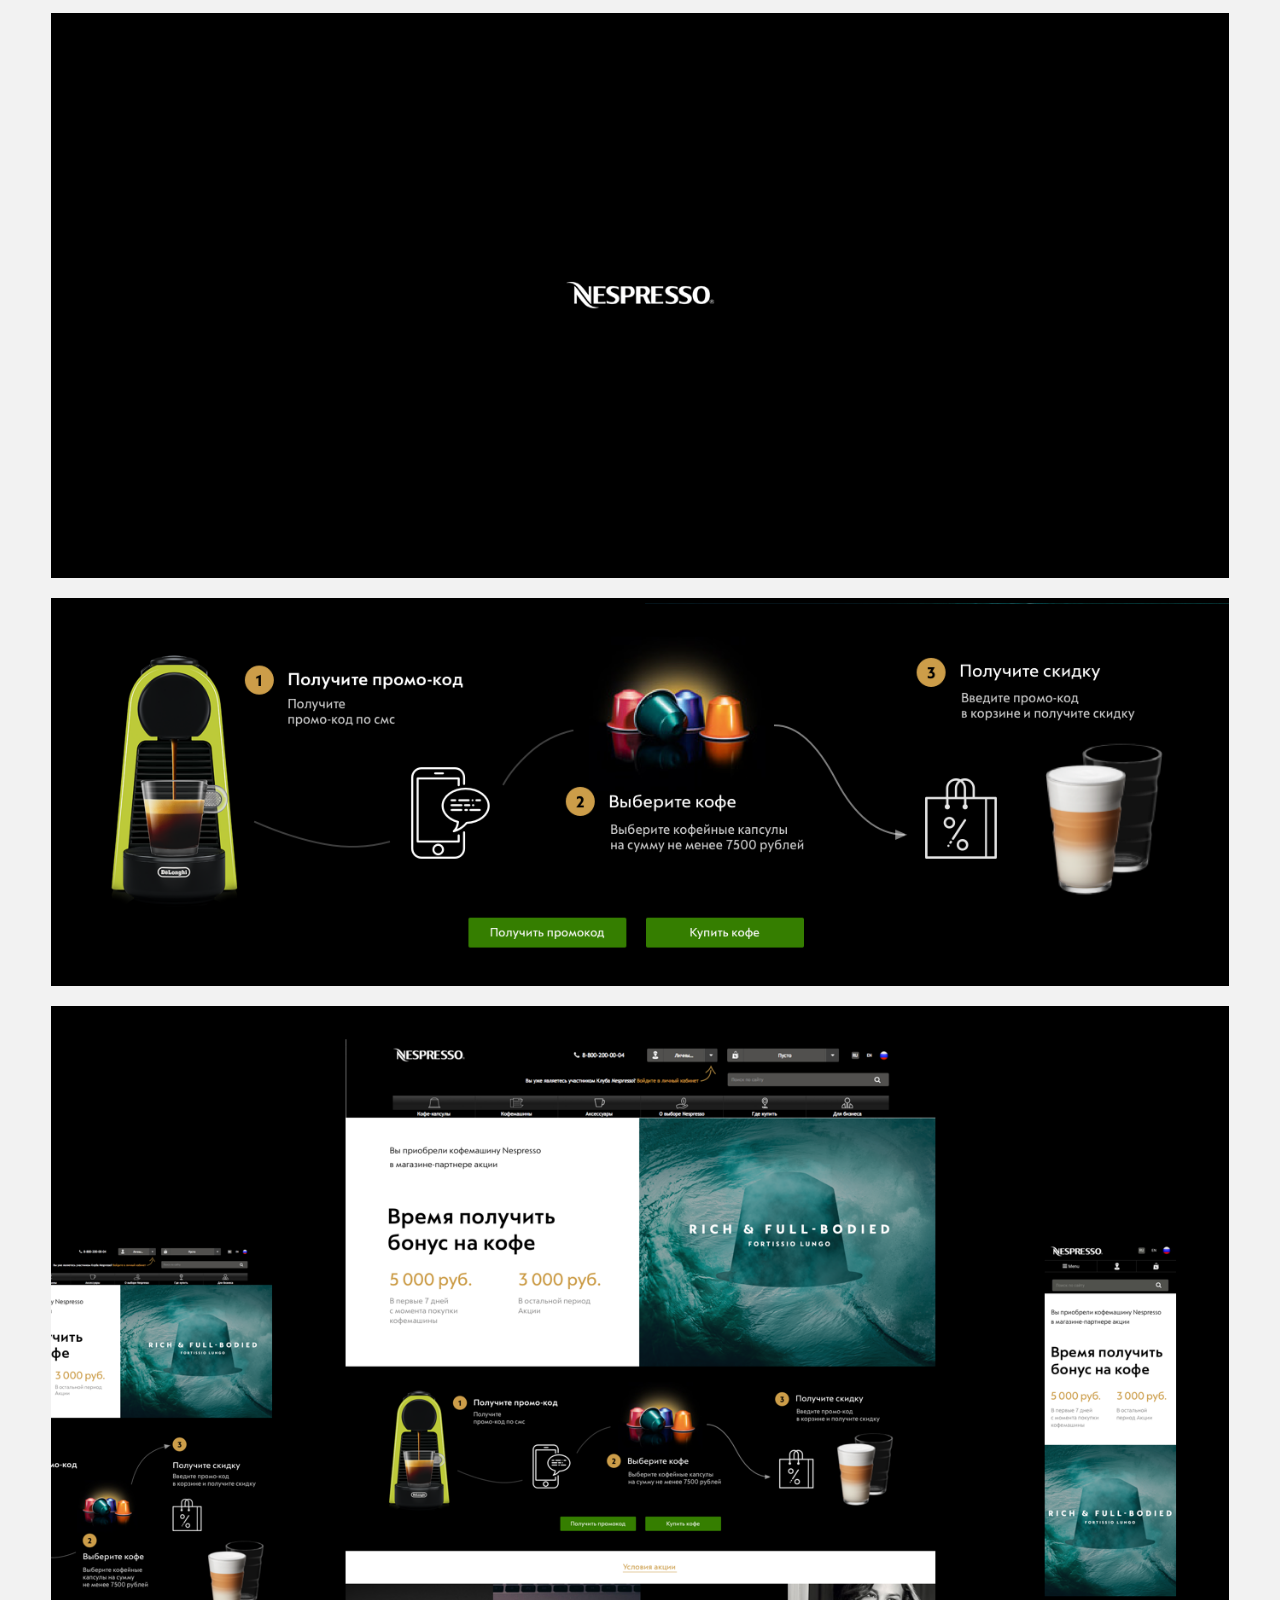
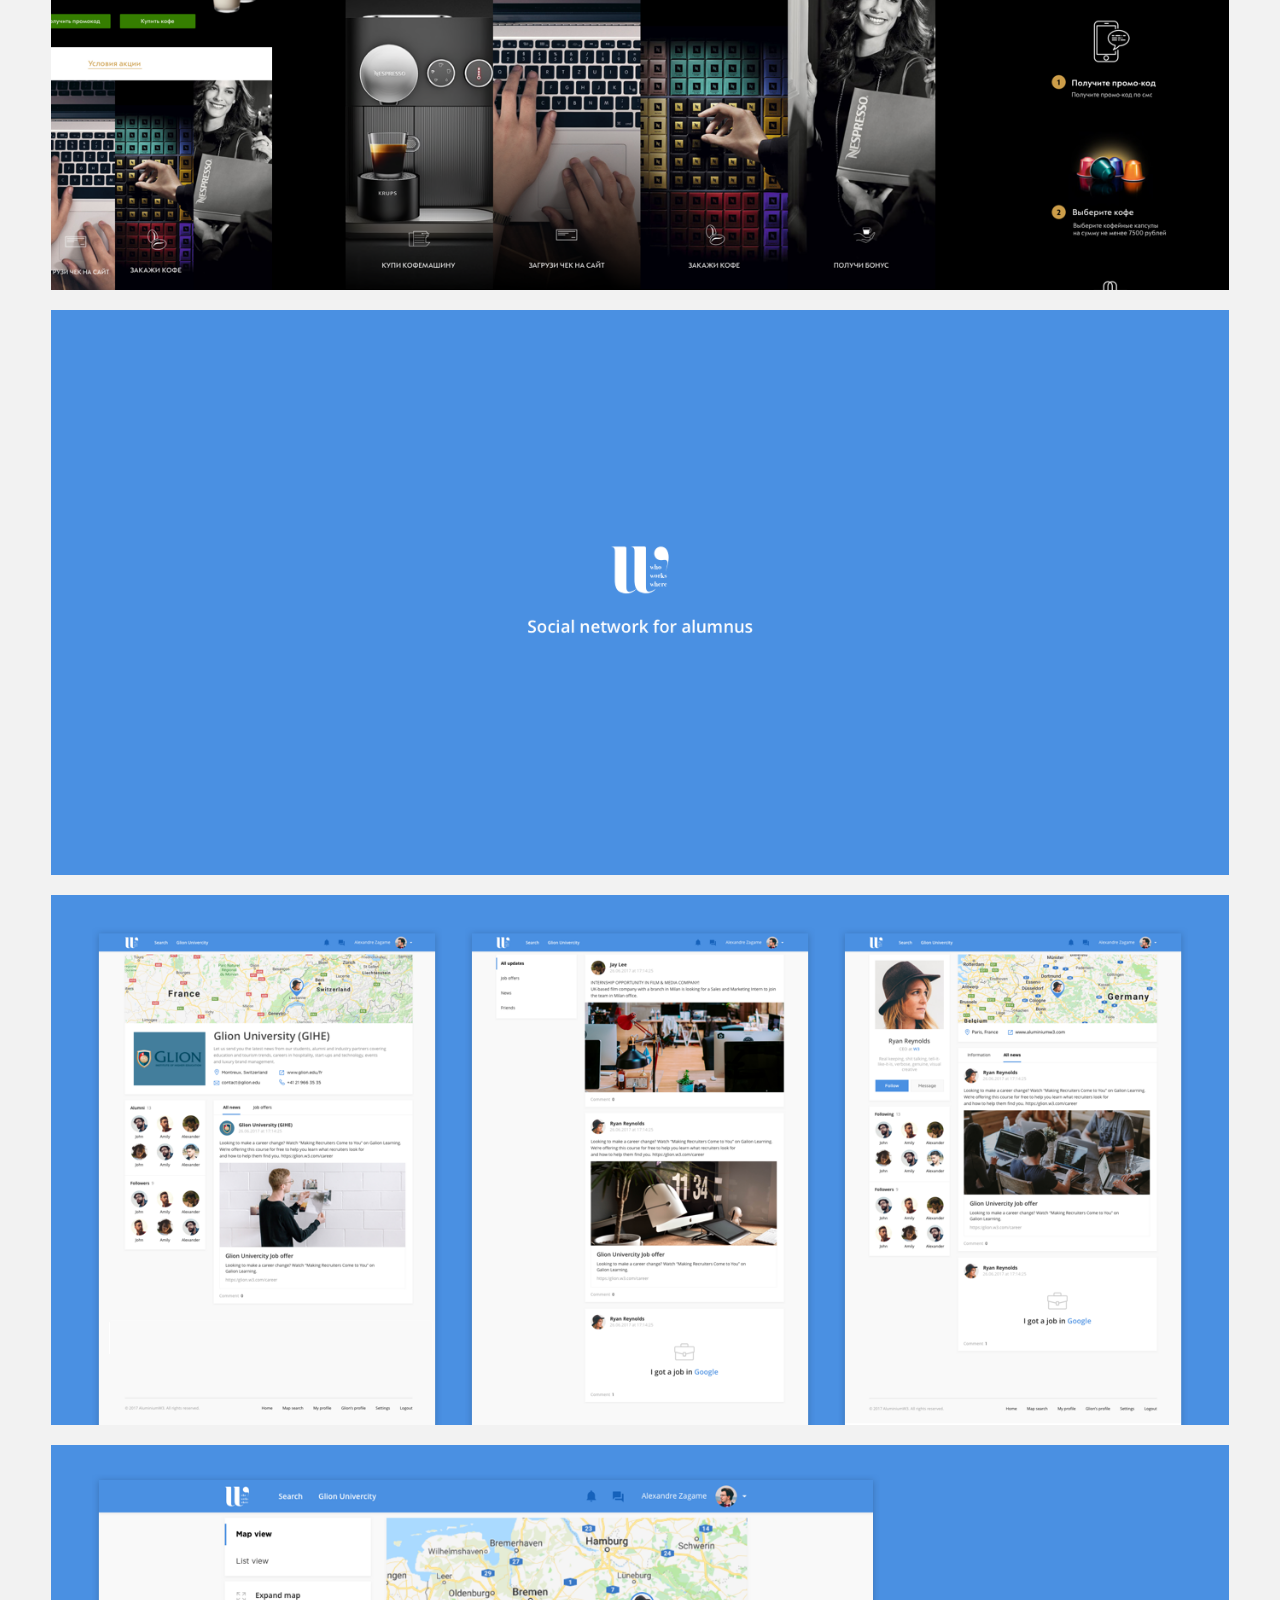
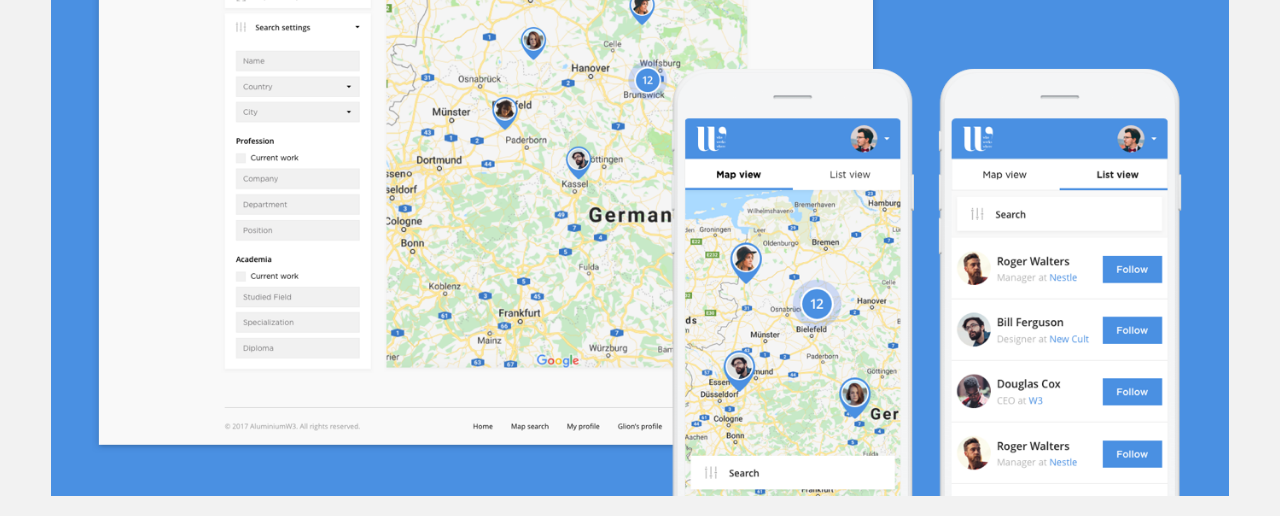
==== commit 3789c59e: "+coverW3_3" ====
--- a/index.html
+++ b/index.html
@@ -135,6 +135,9 @@
     <div class="portfolio-image">
         <img src="picture/W3_2.png" style="width: 100%">
     </div>
+    <div class="portfolio-image">
+        <img src="picture/w3_3.png" style="width: 100%">
+    </div>
 
 
 
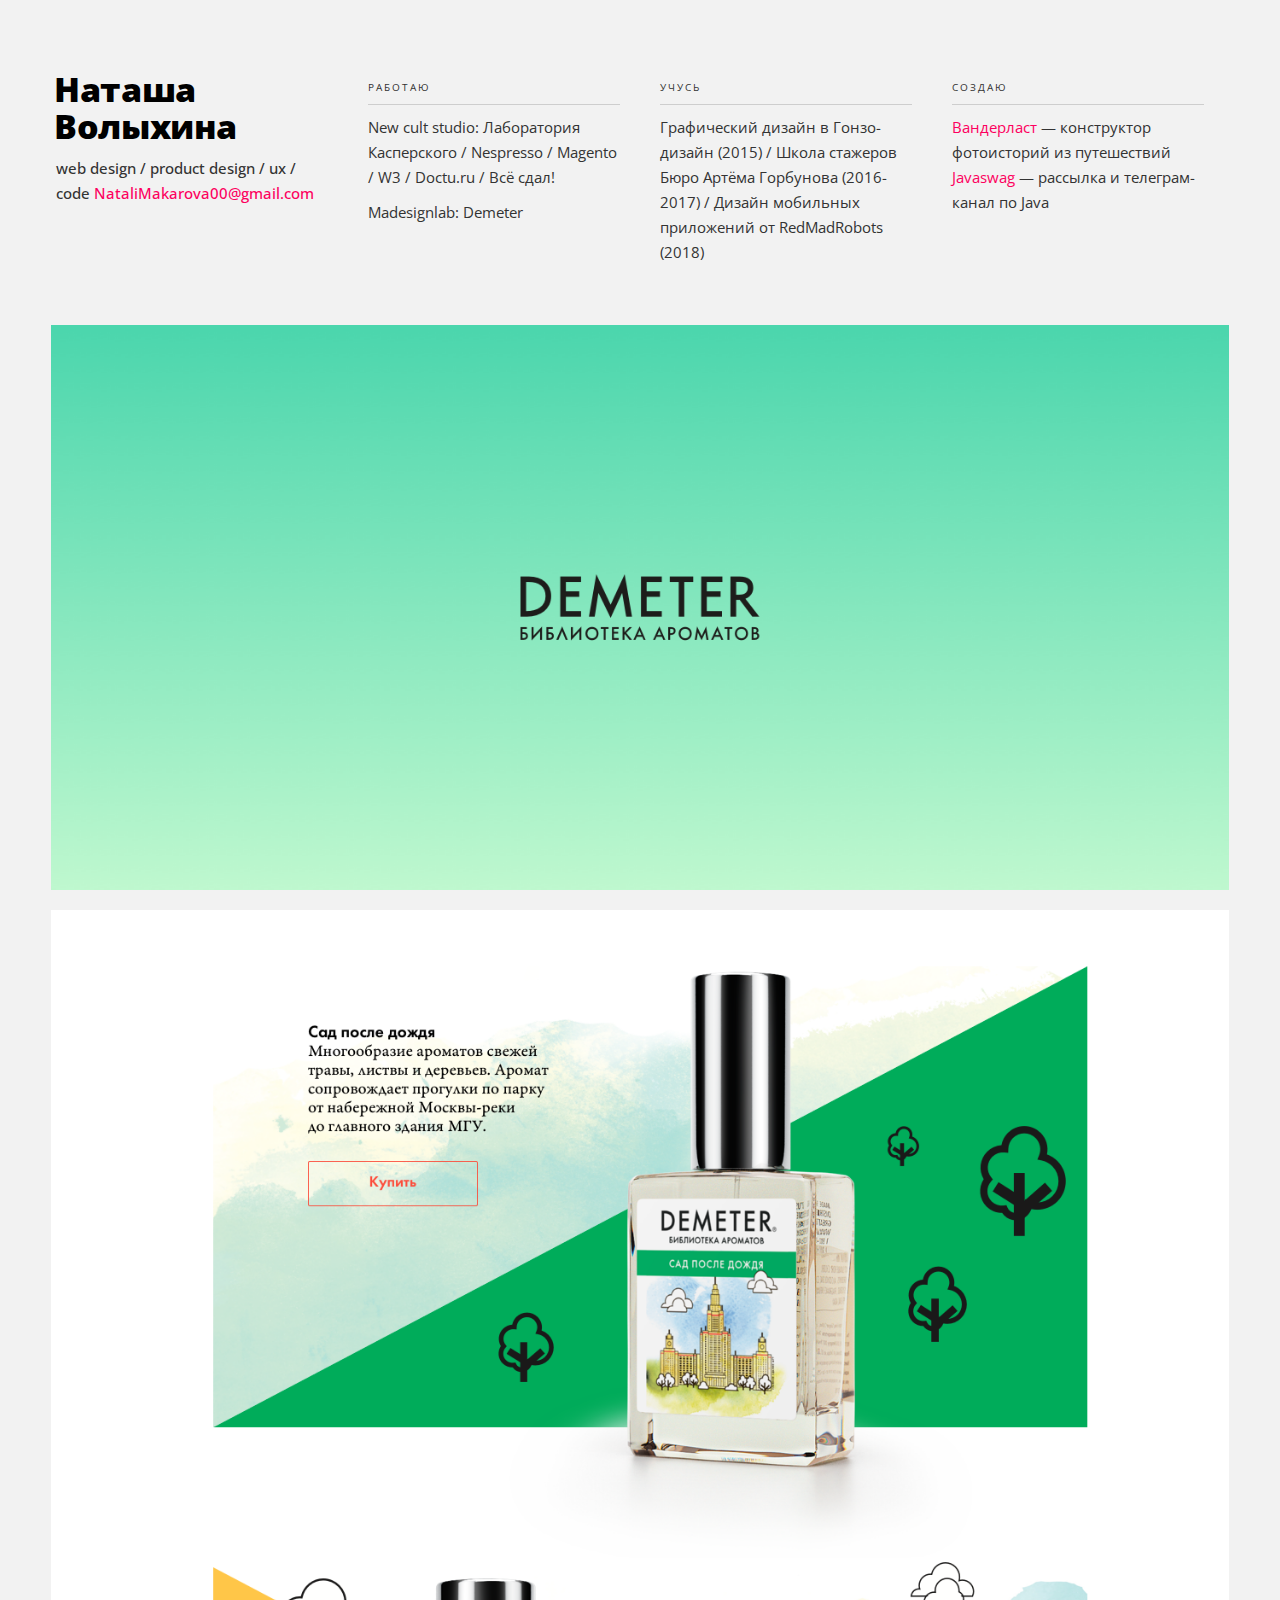
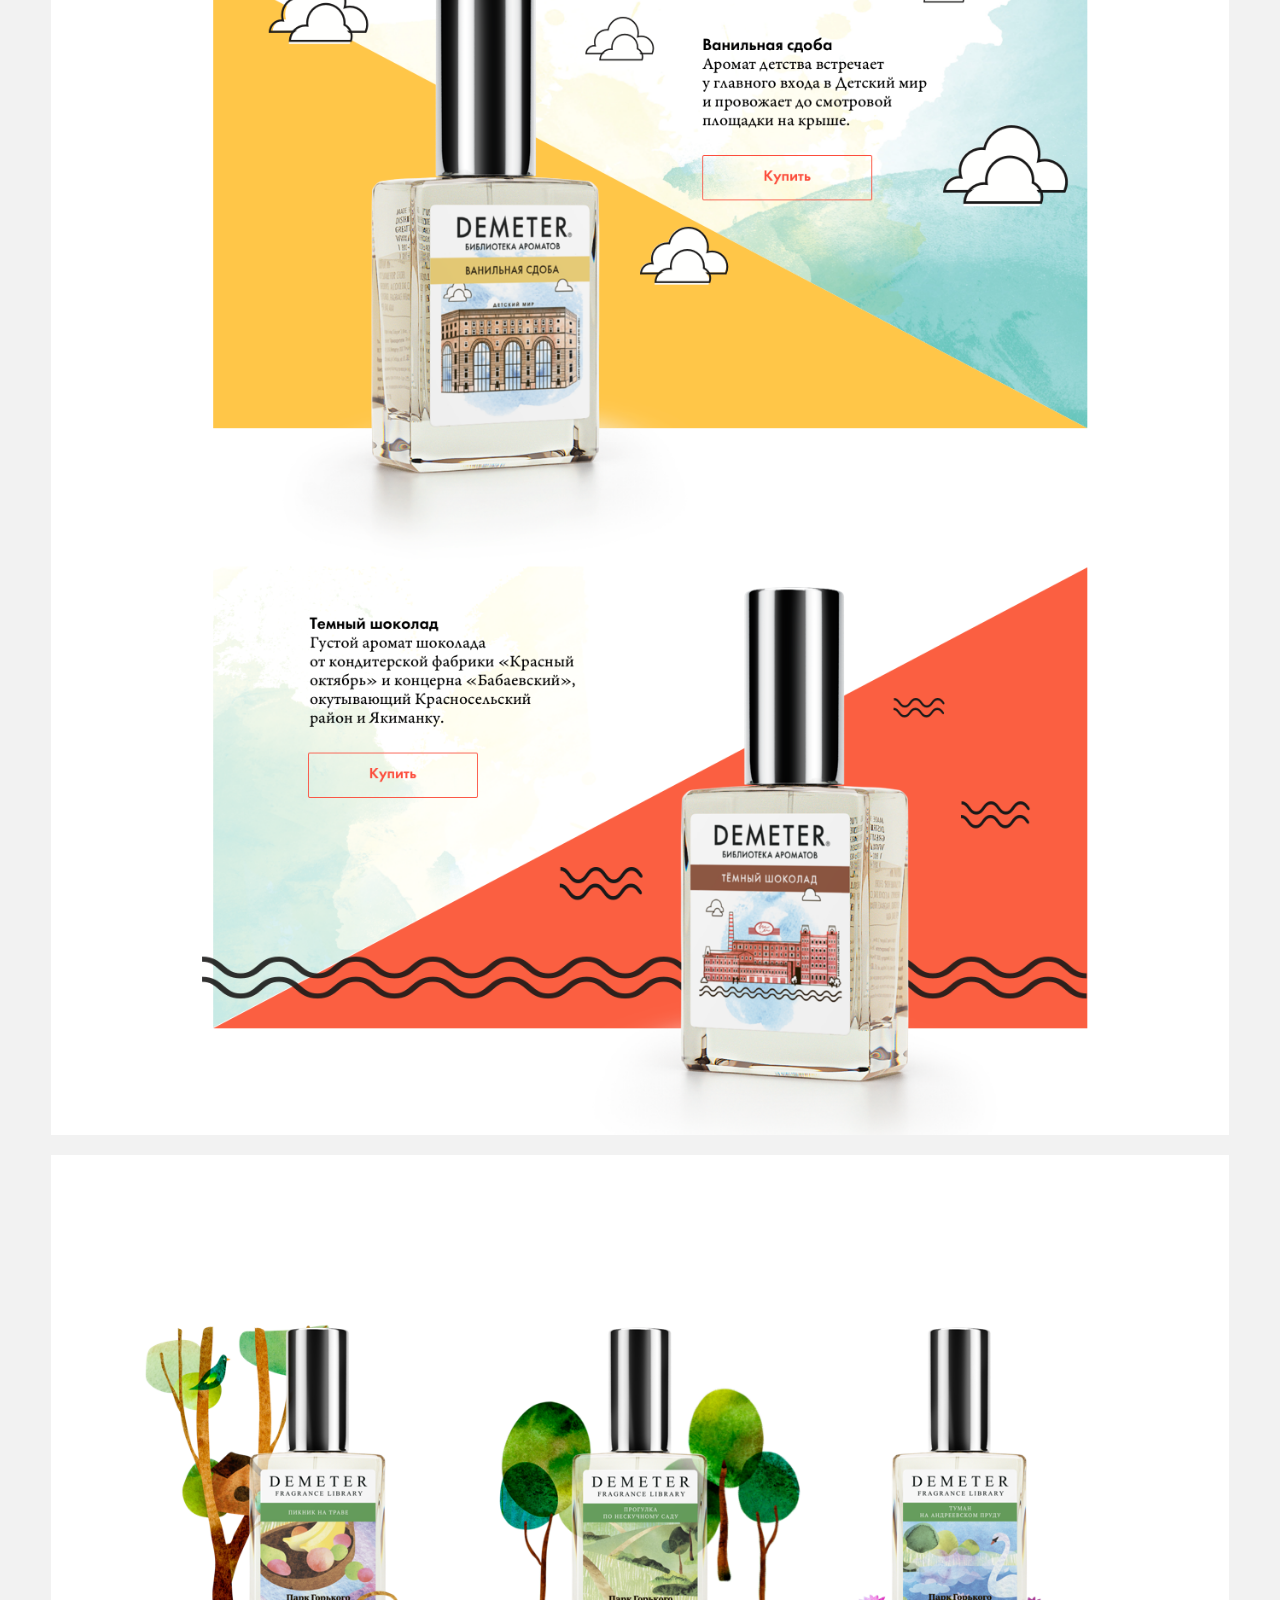
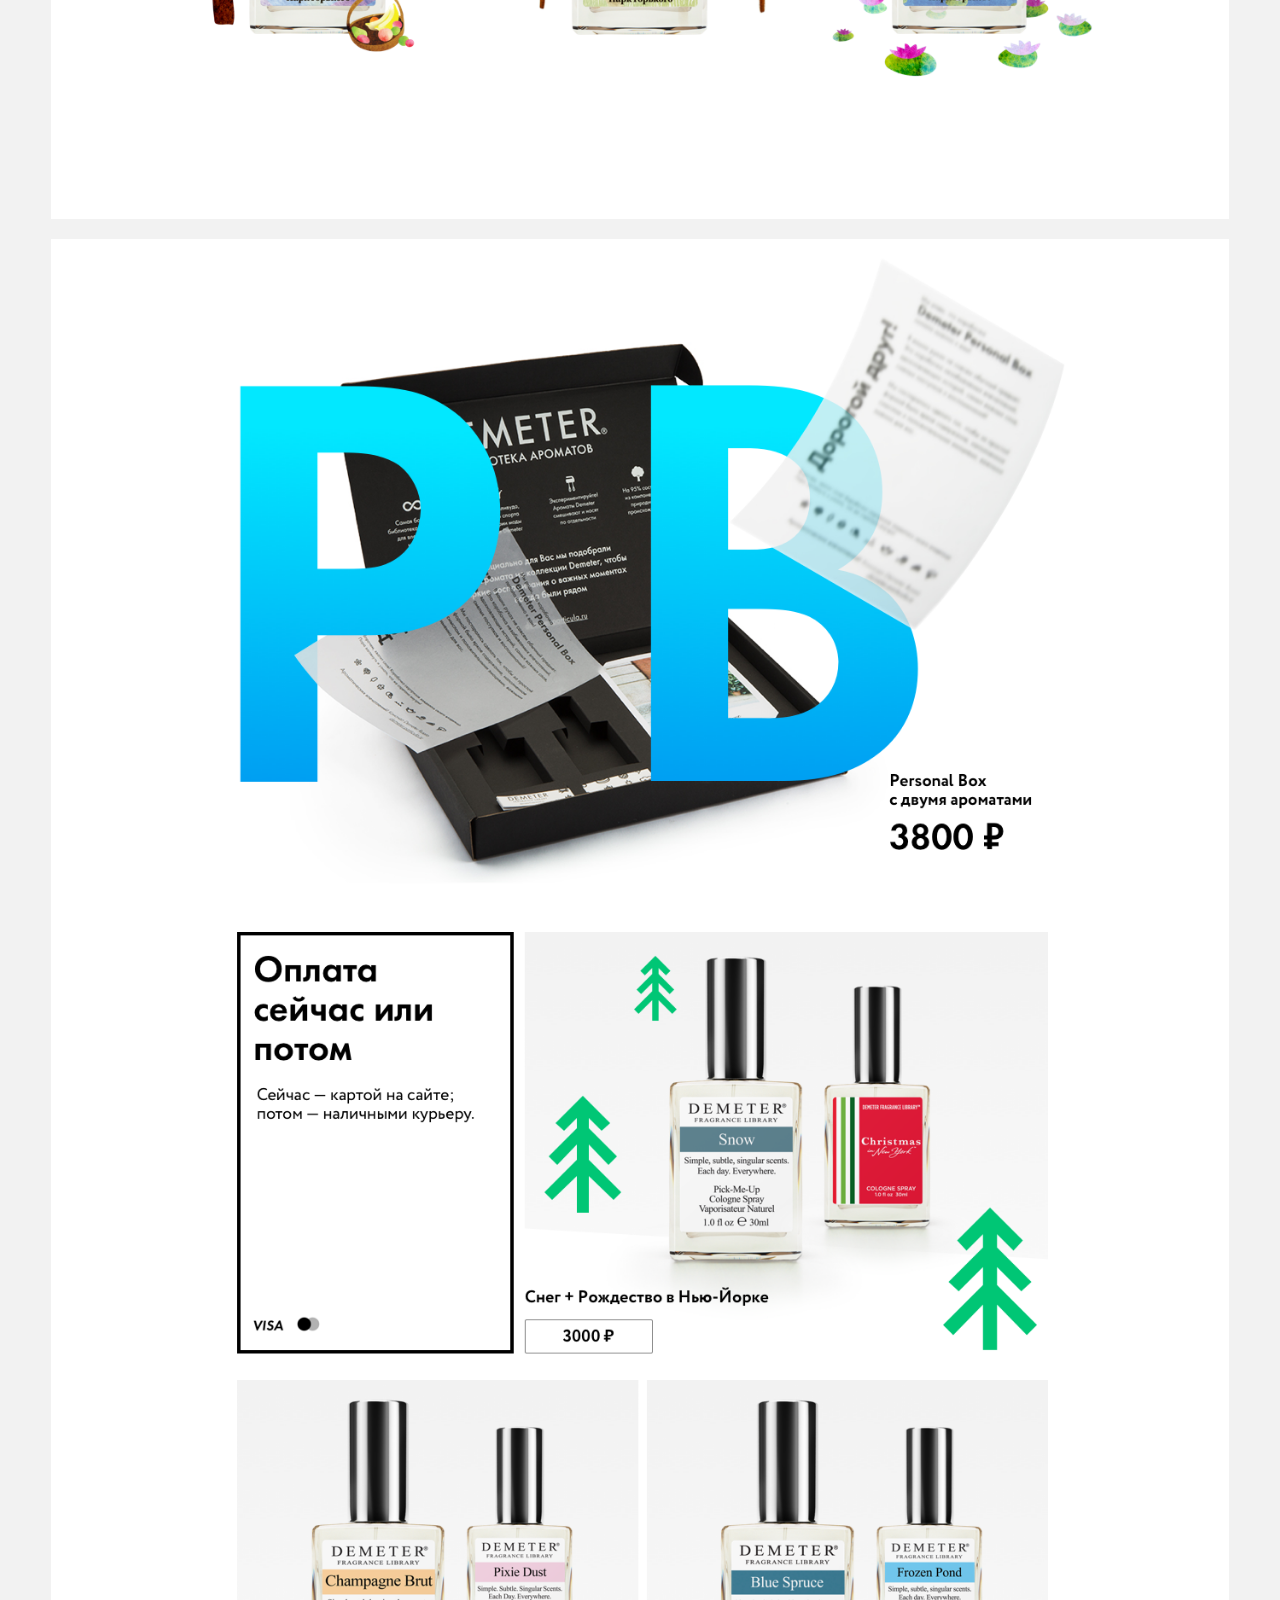
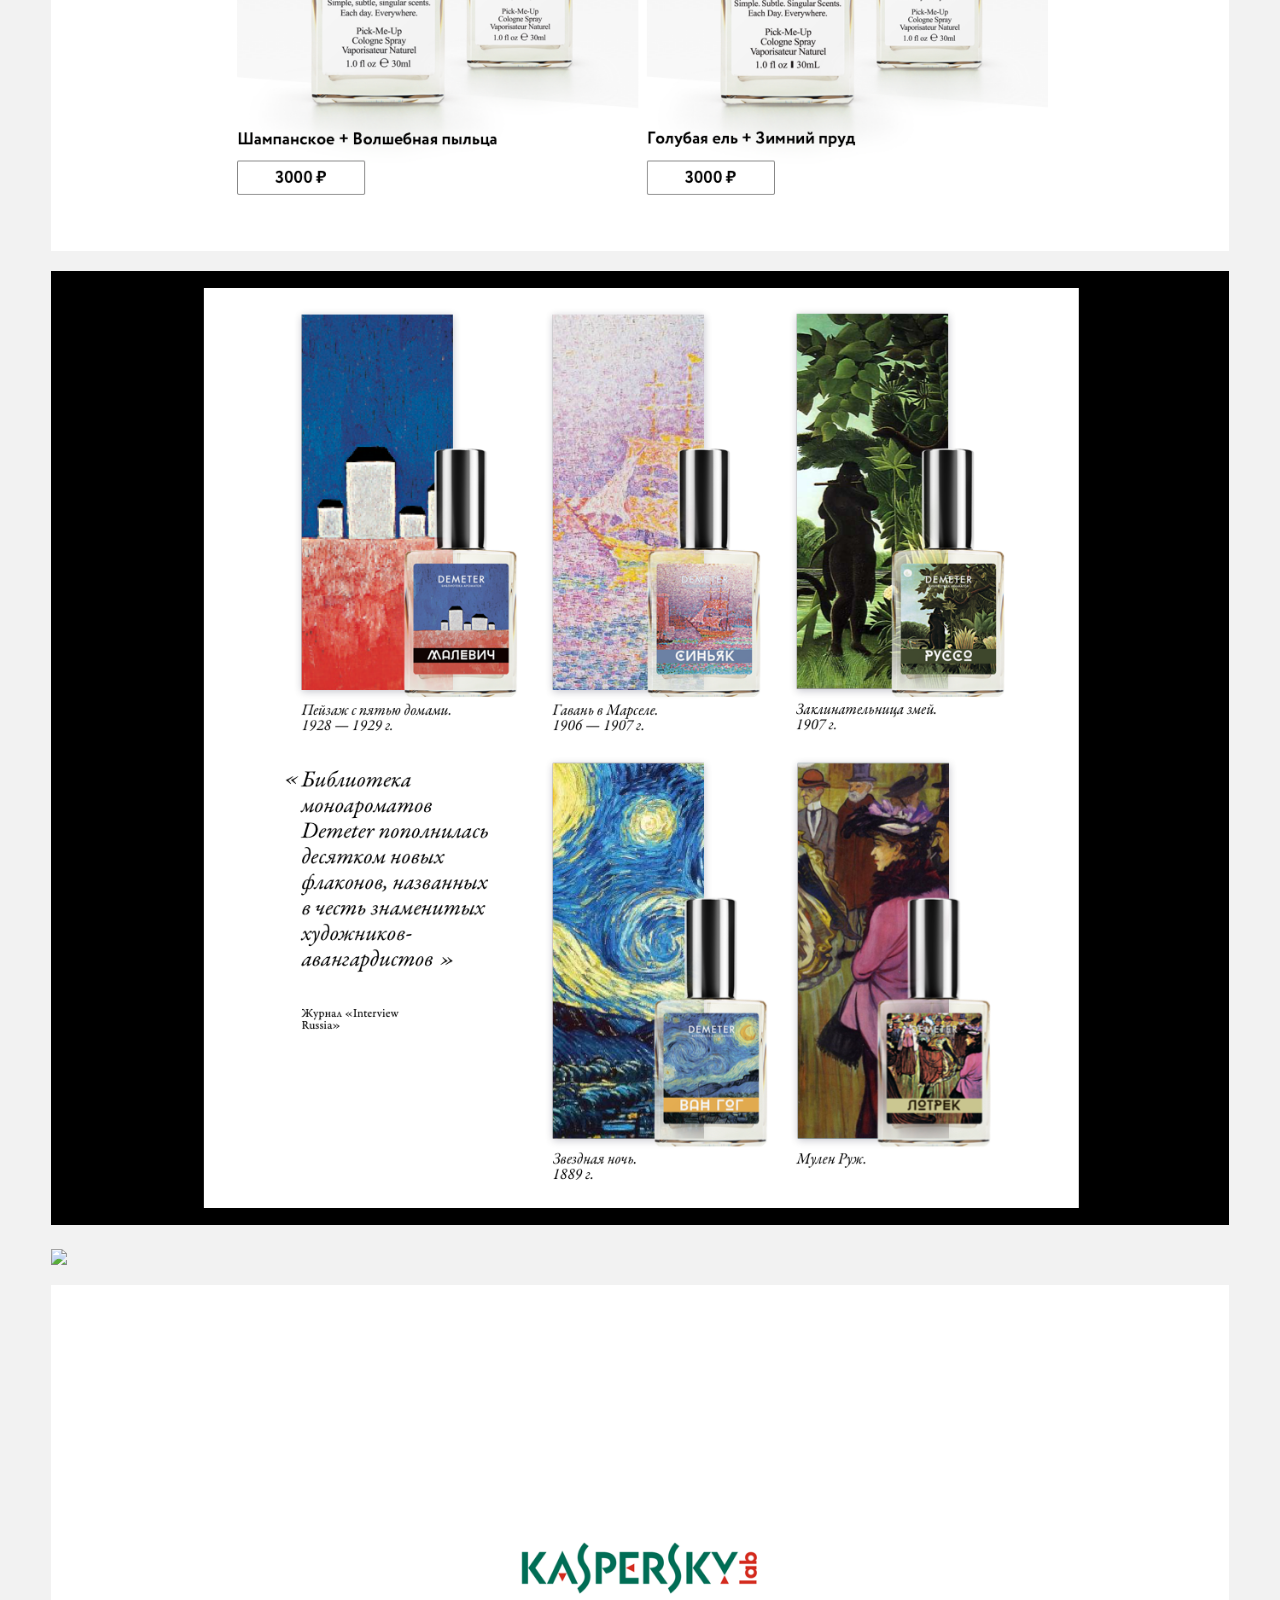
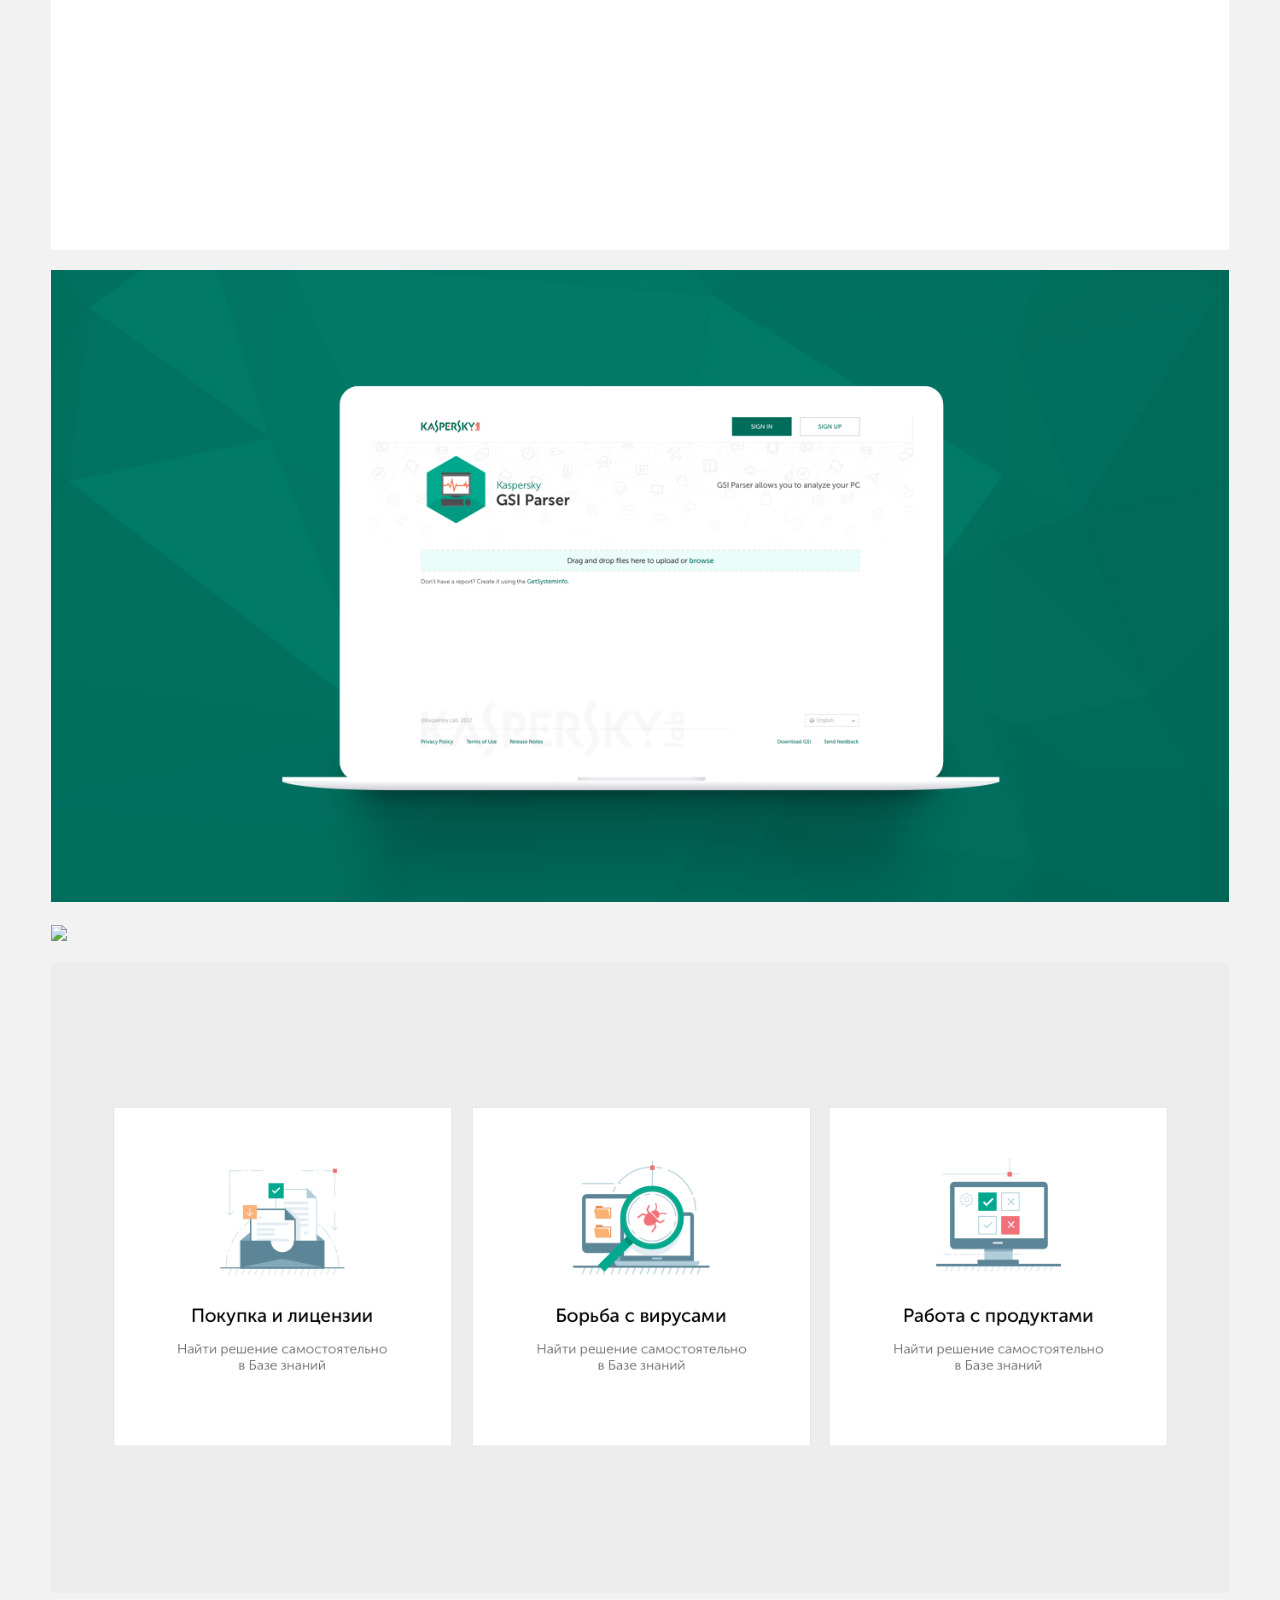
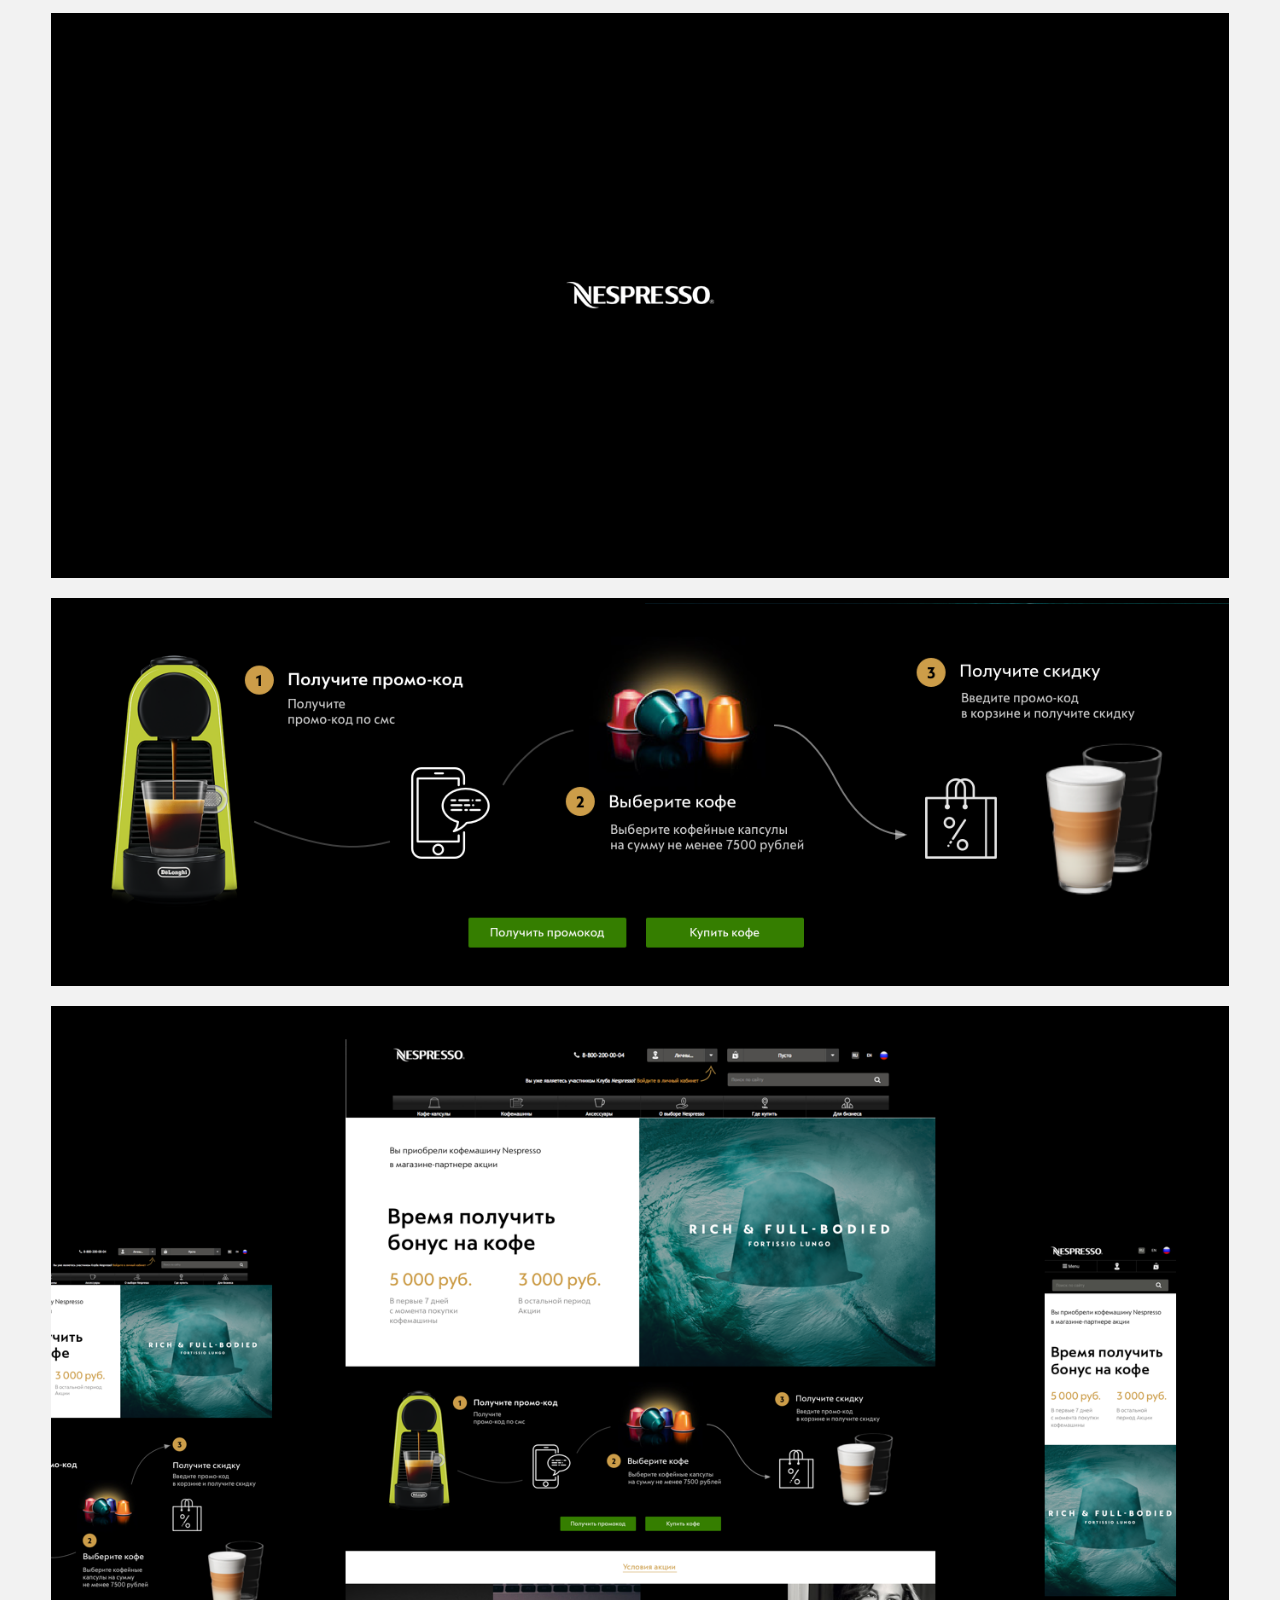
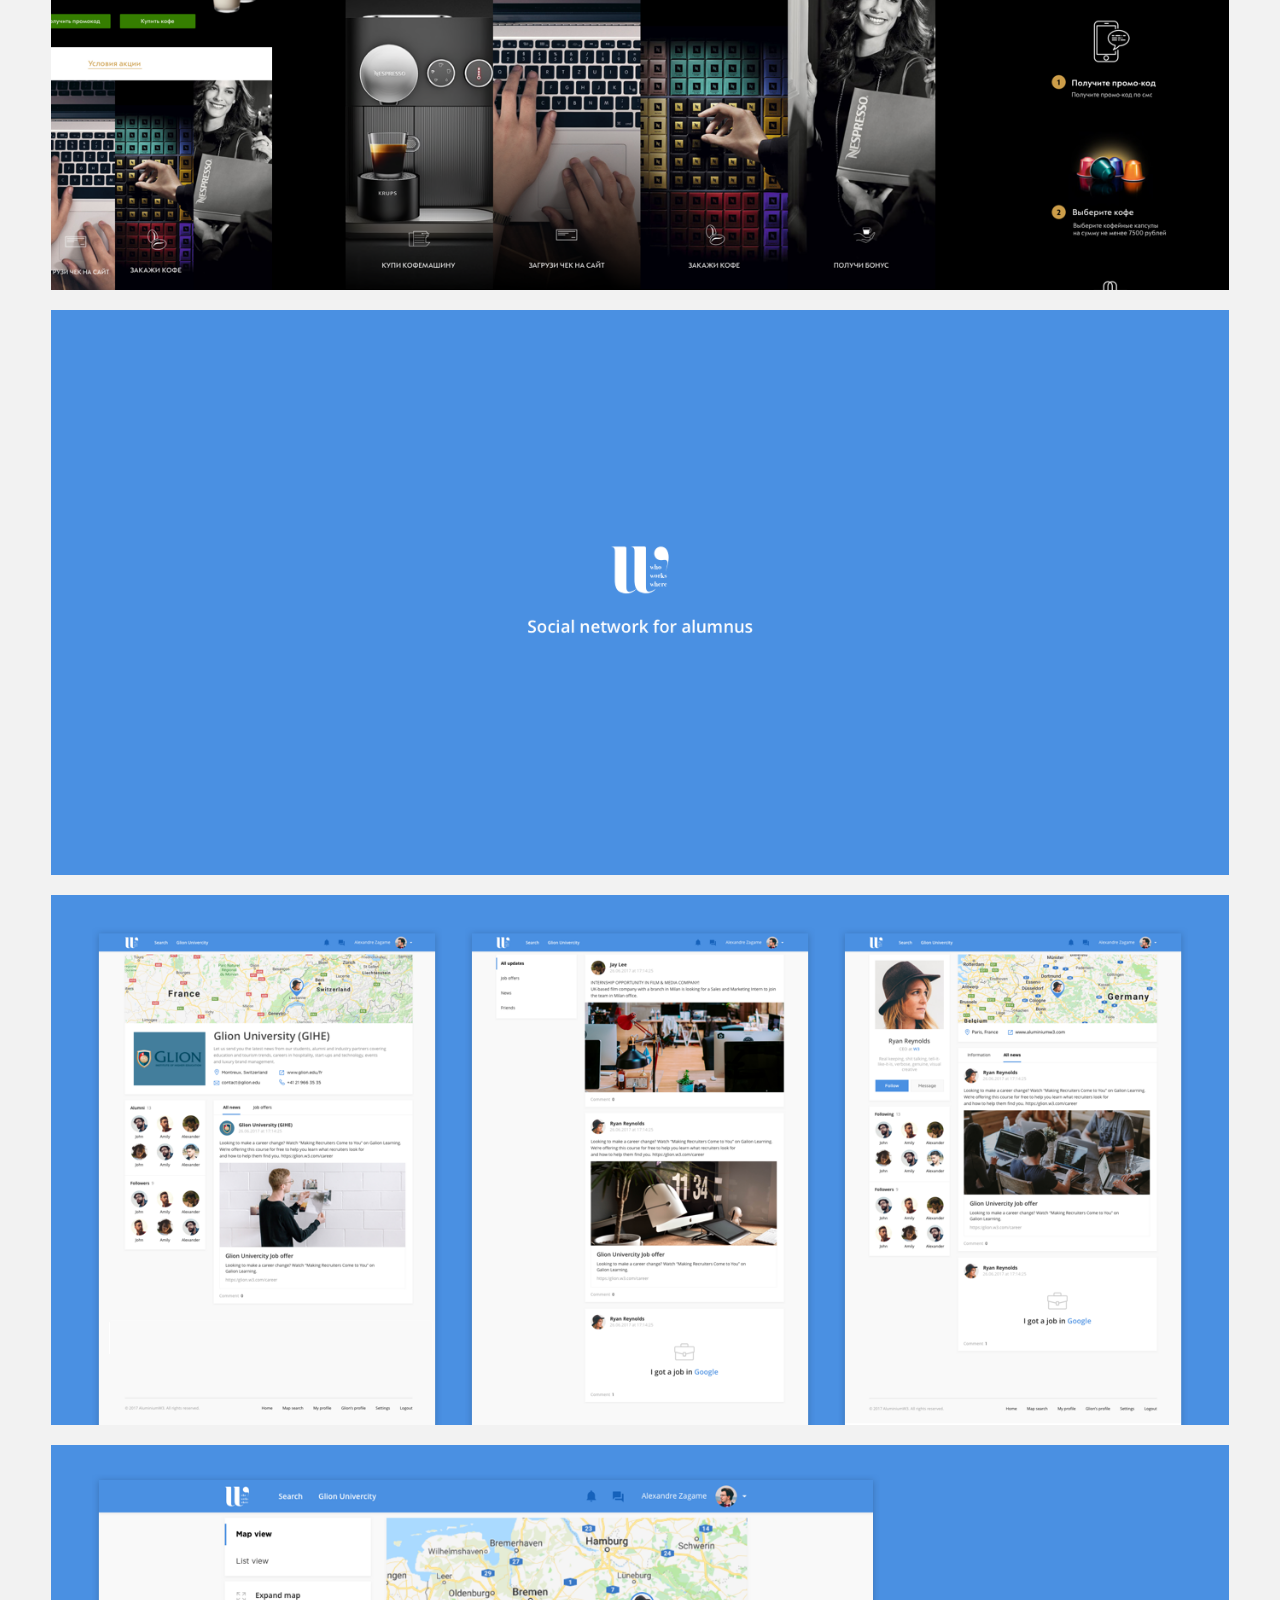
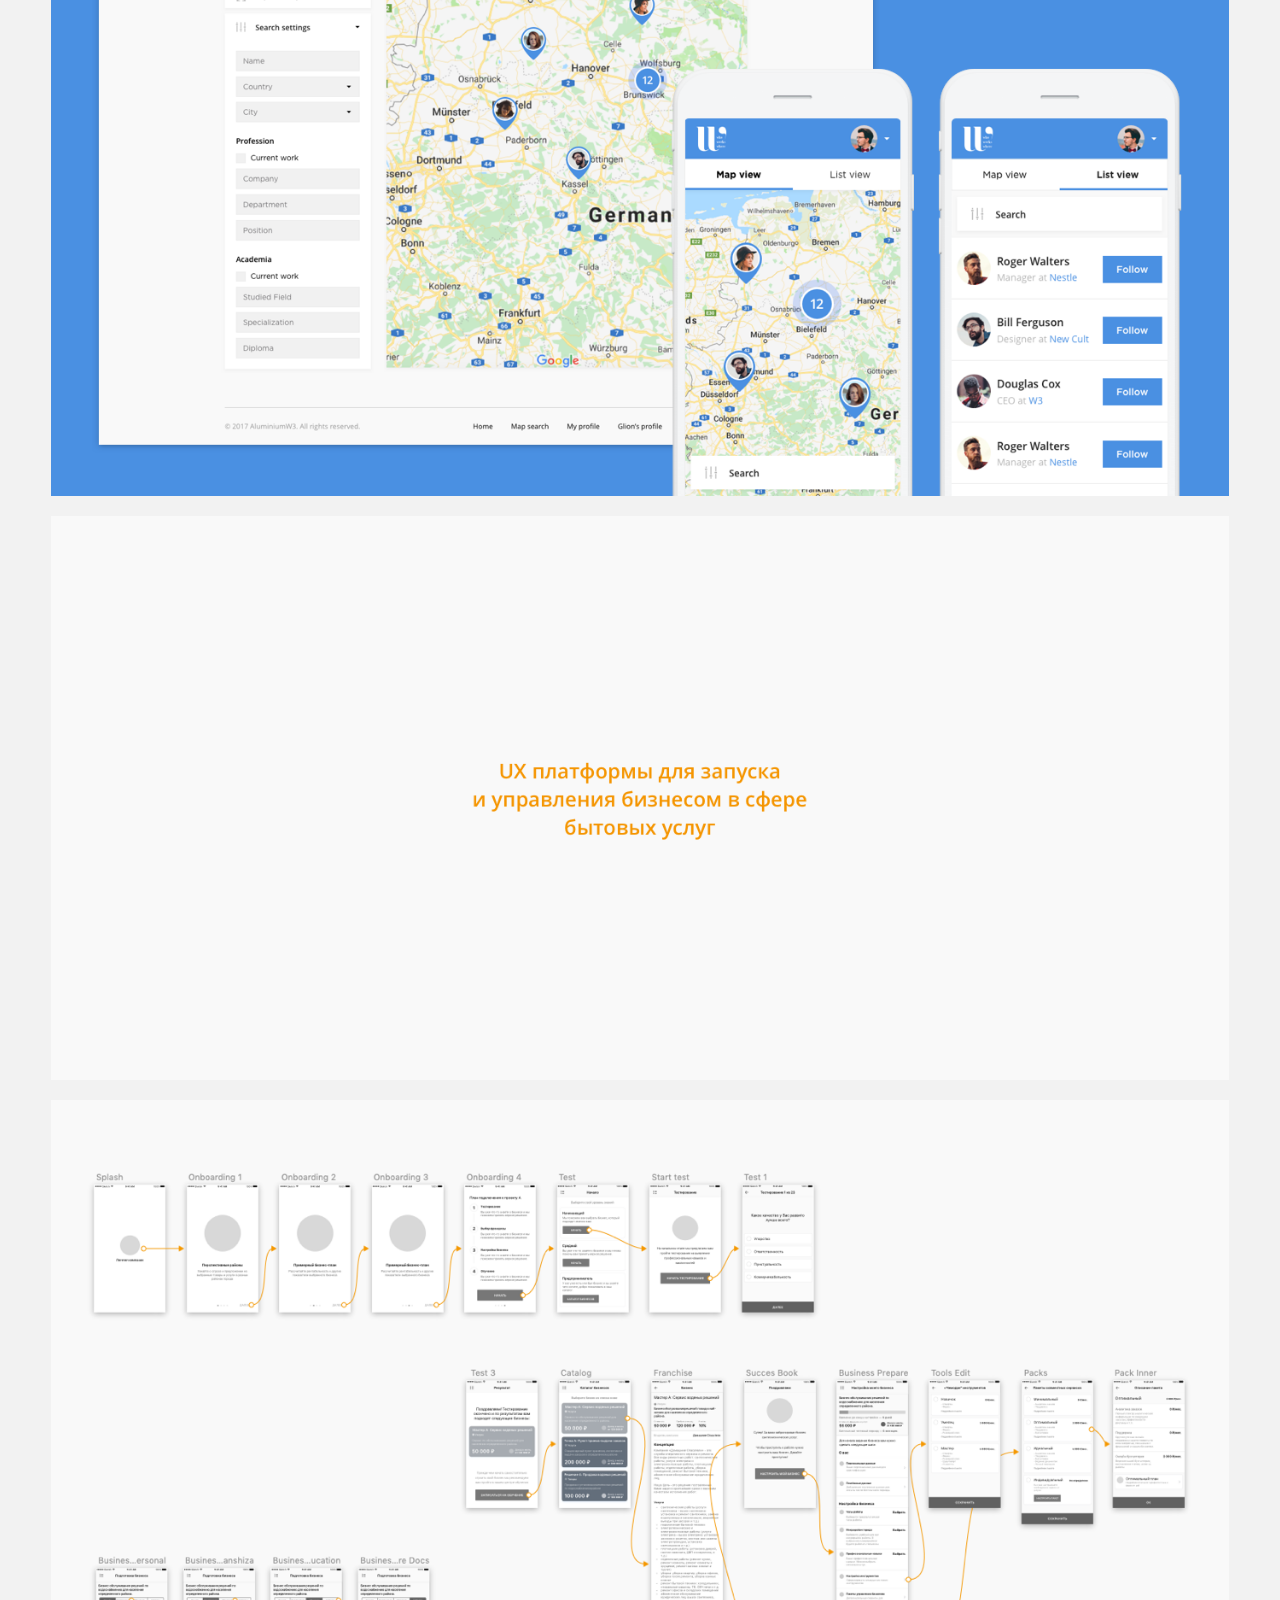
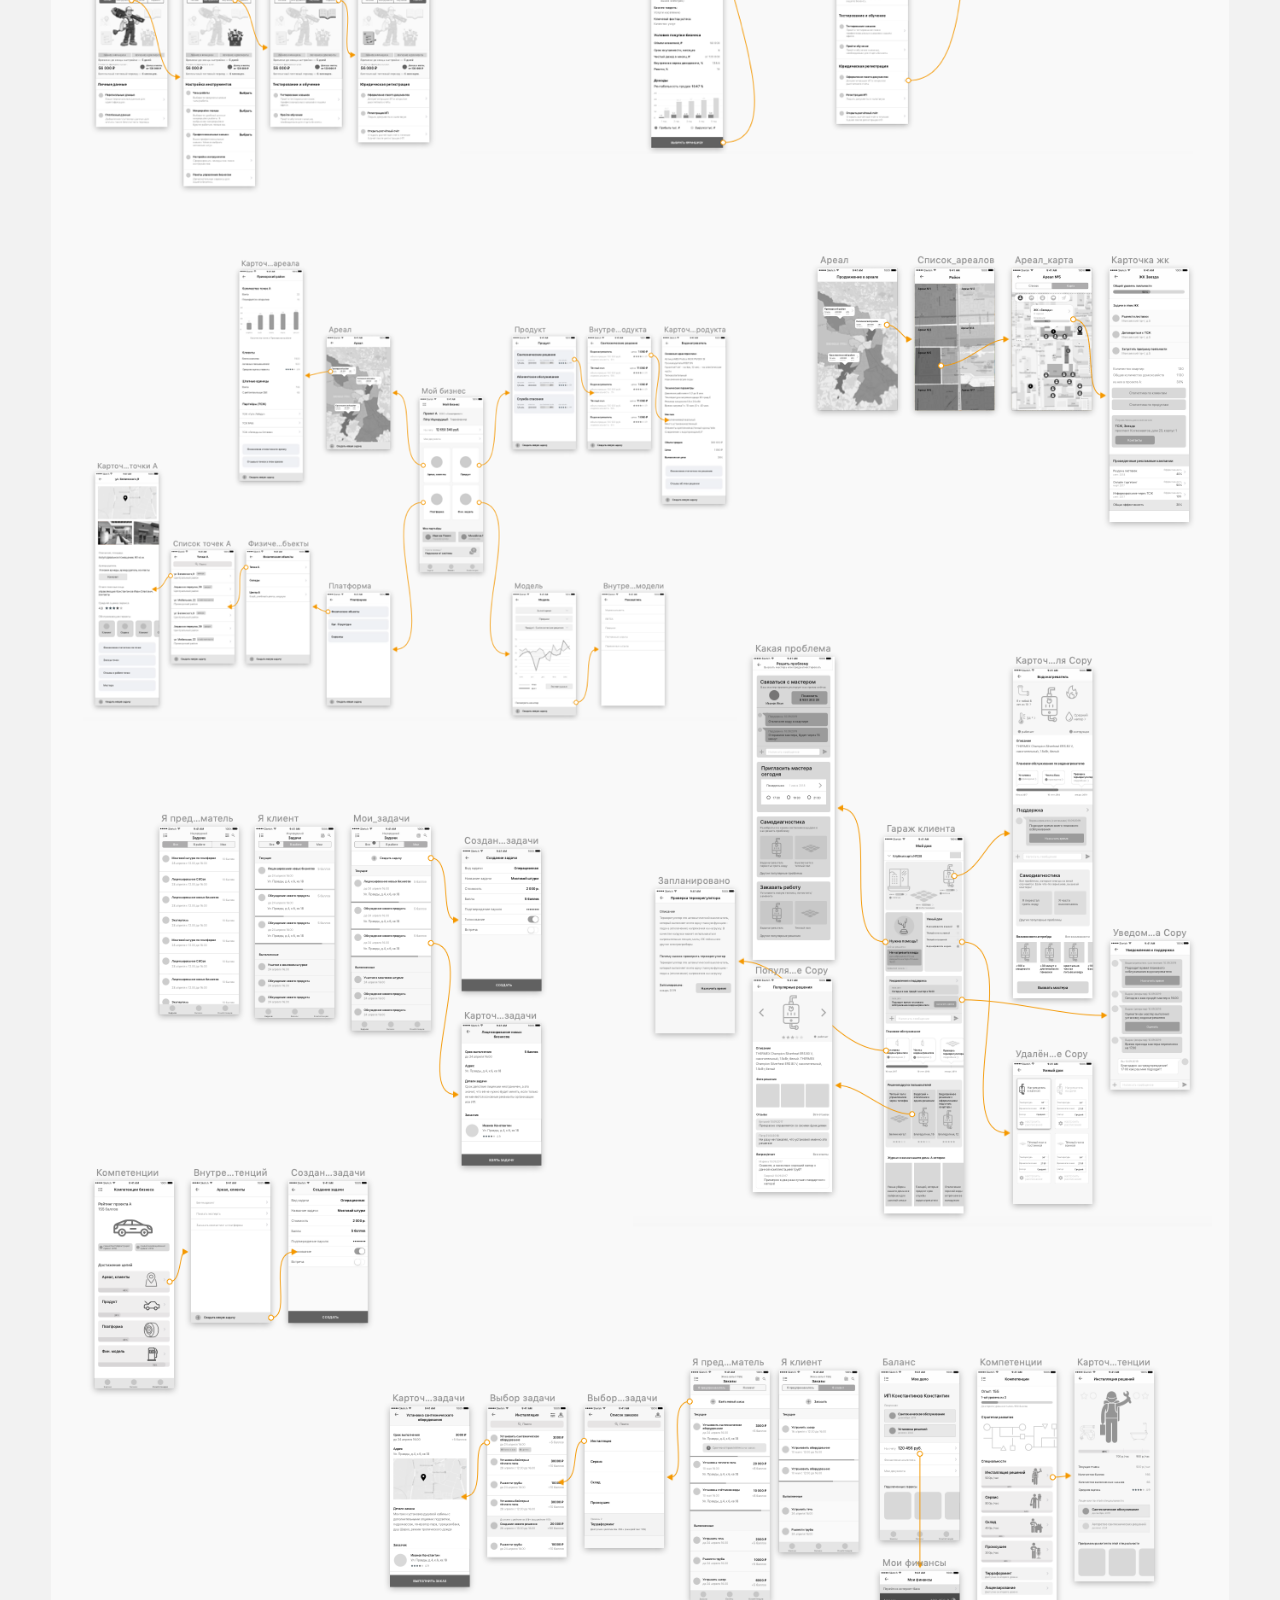
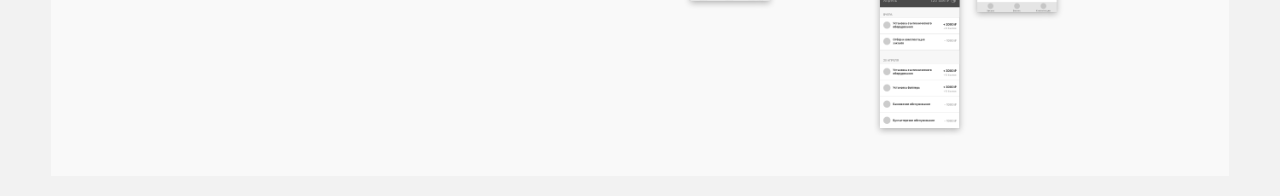
==== commit 6031f19a: "Ux" ====
--- a/index.html
+++ b/index.html
@@ -139,6 +139,13 @@
         <img src="picture/w3_3.png" style="width: 100%">
     </div>
 
+    <div class="portfolio-image">
+        <img src="picture/ux_1.png" style="width: 100%">
+    </div>
+    <div class="portfolio-image">
+        <img src="picture/ux_2.png" style="width: 100%">
+    </div>
+
 
 
     <!--<div class="row" style="margin-bottom: 40px">-->
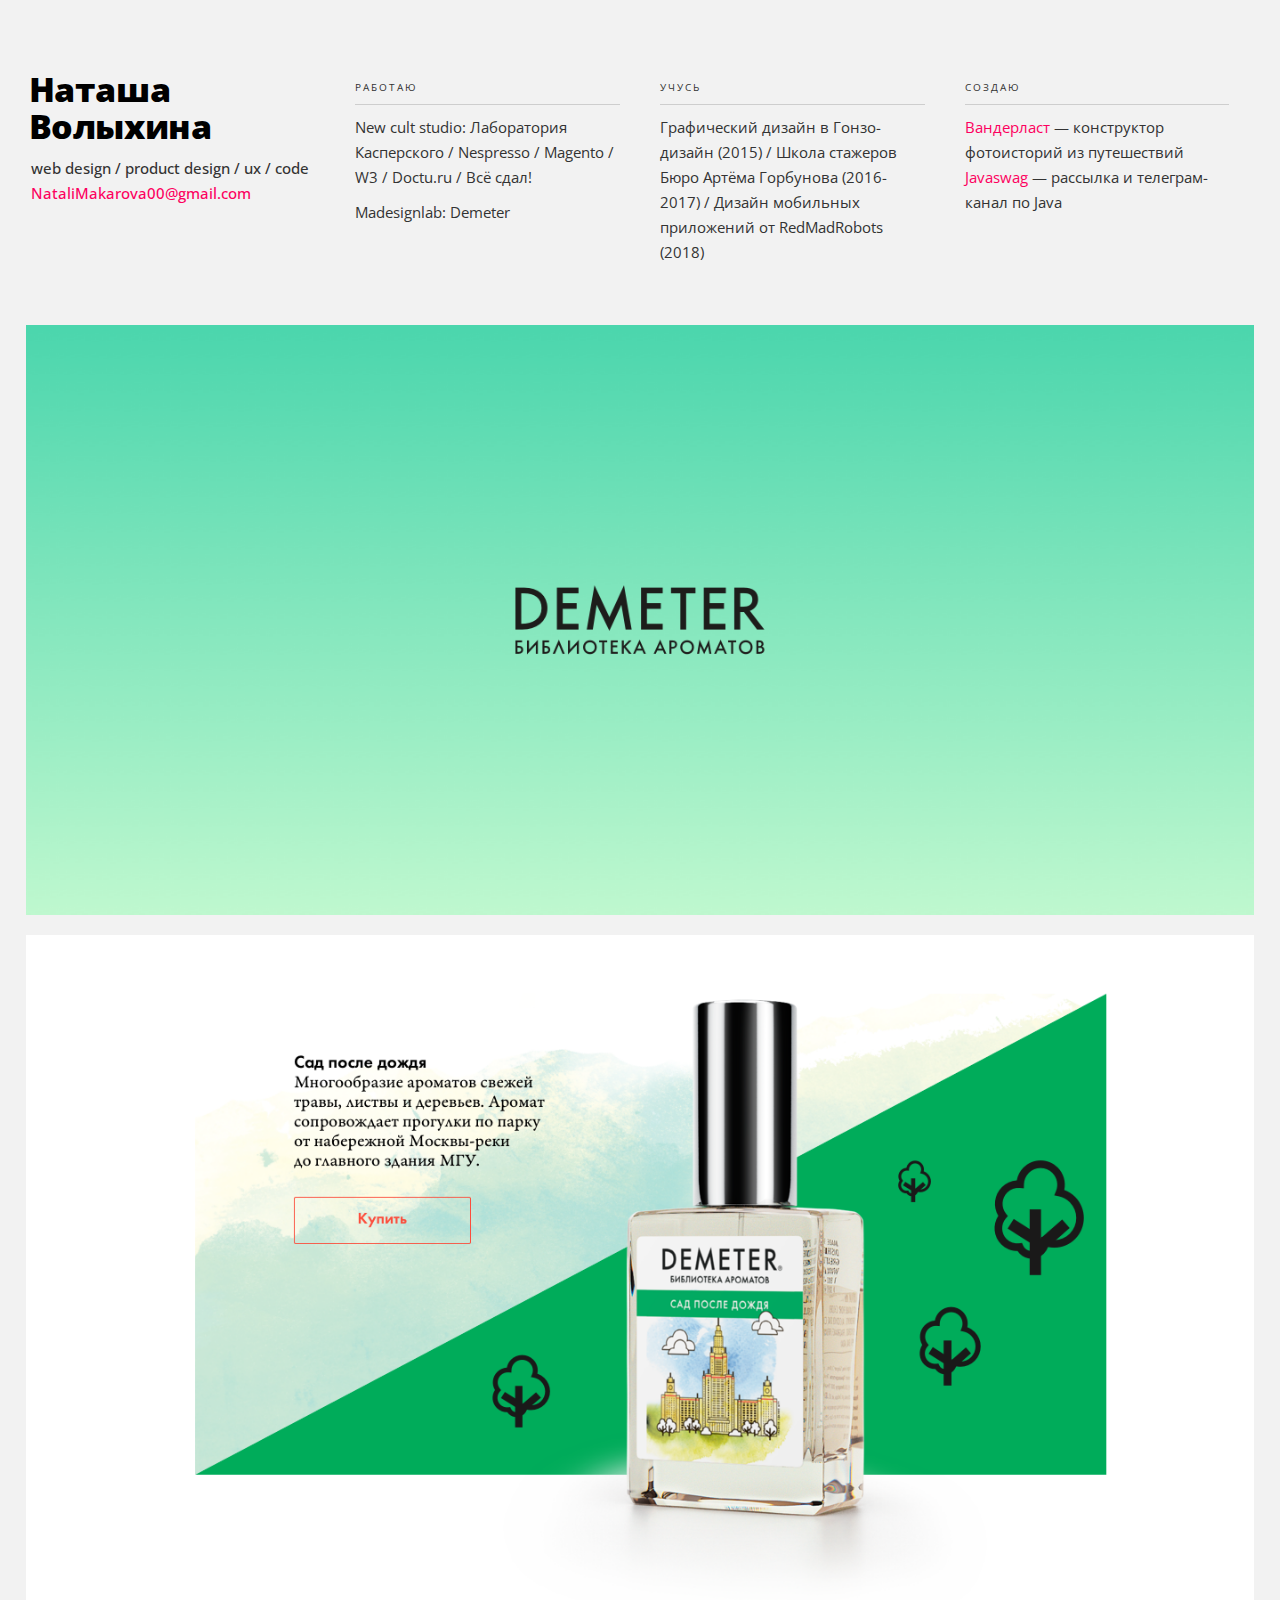
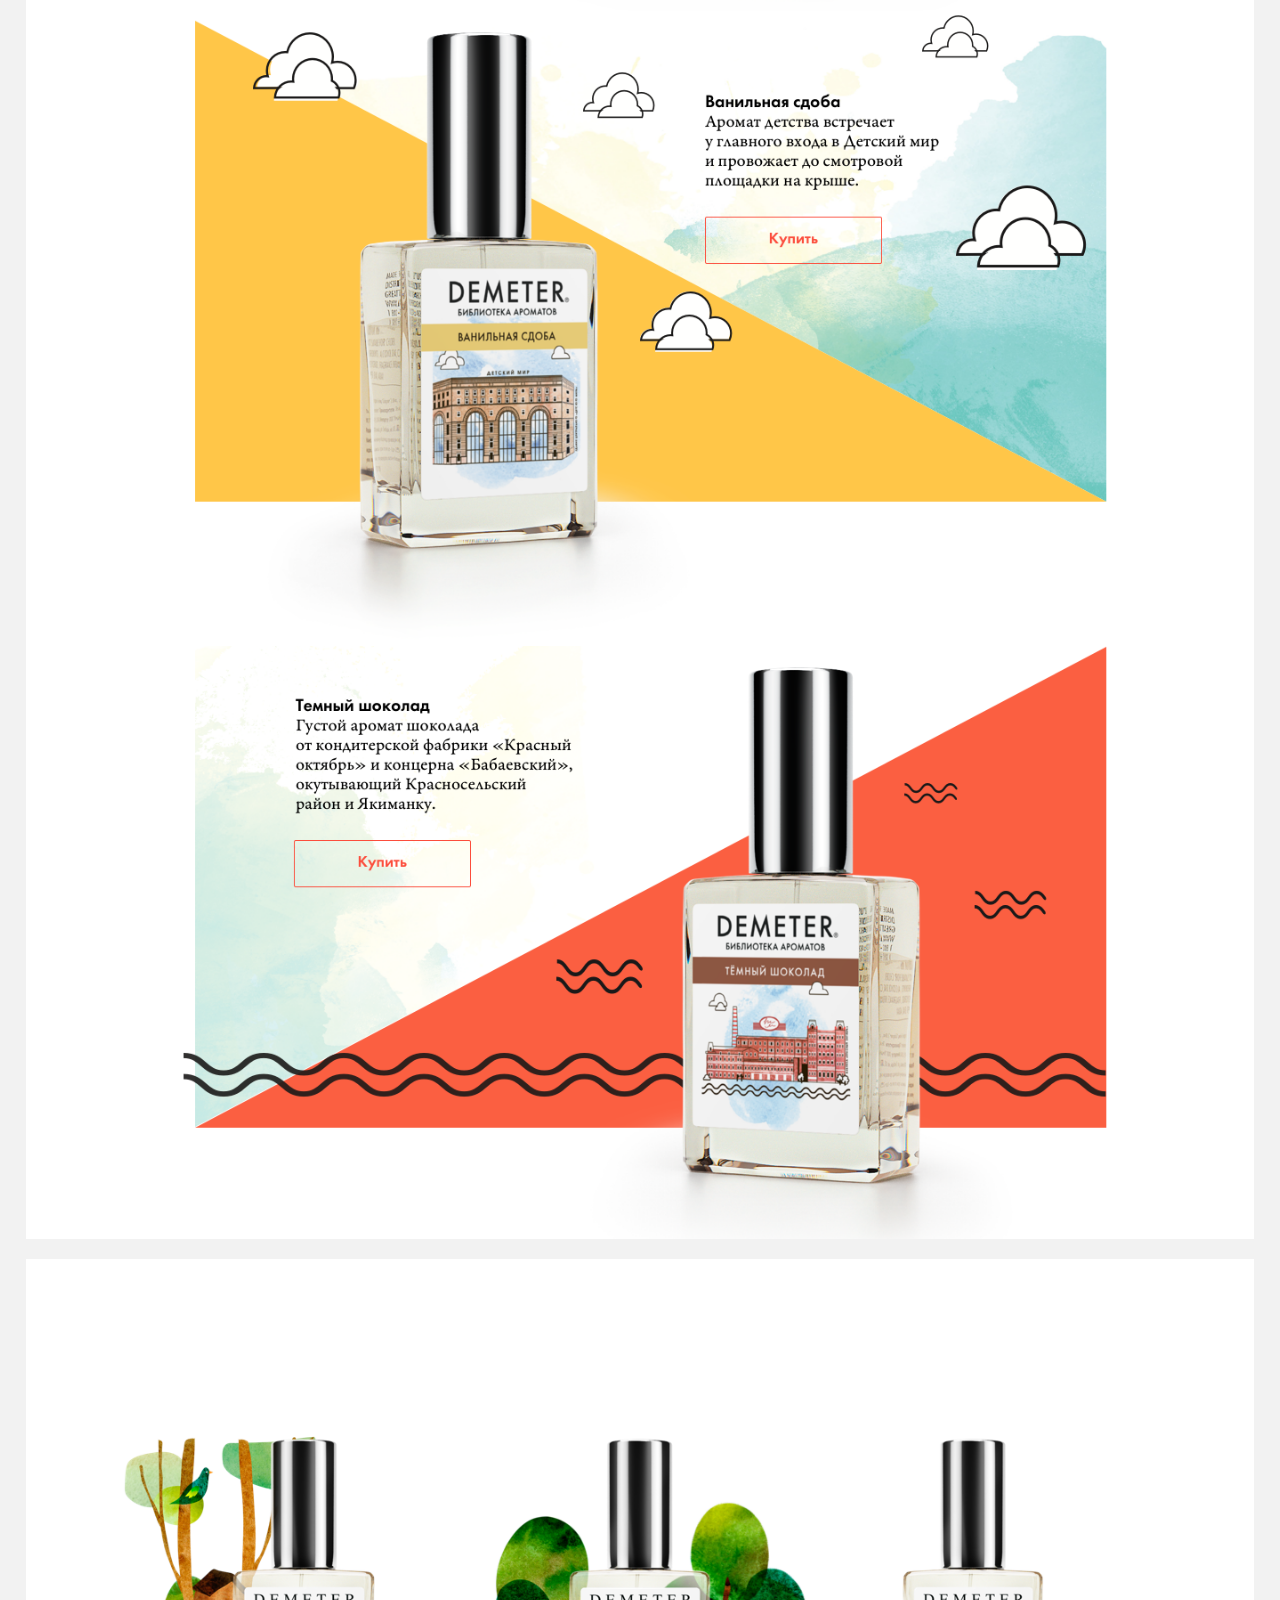
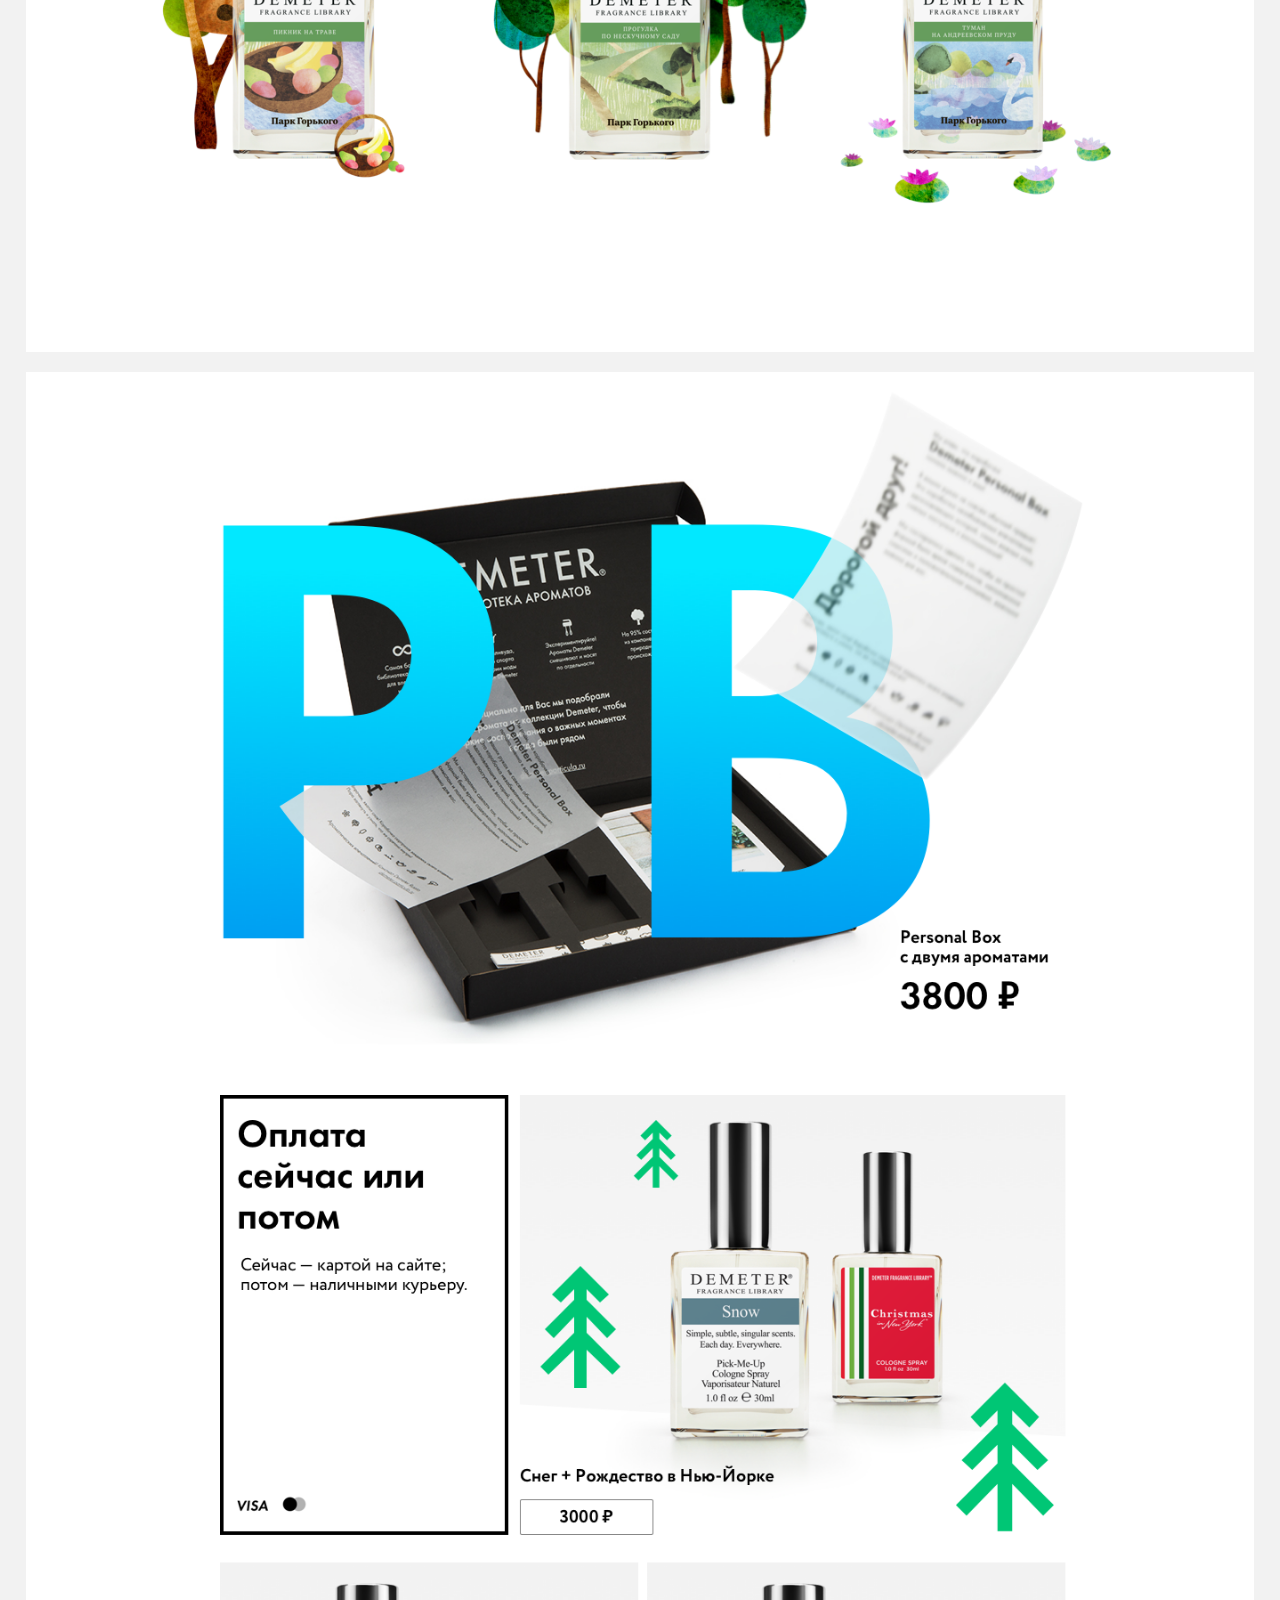
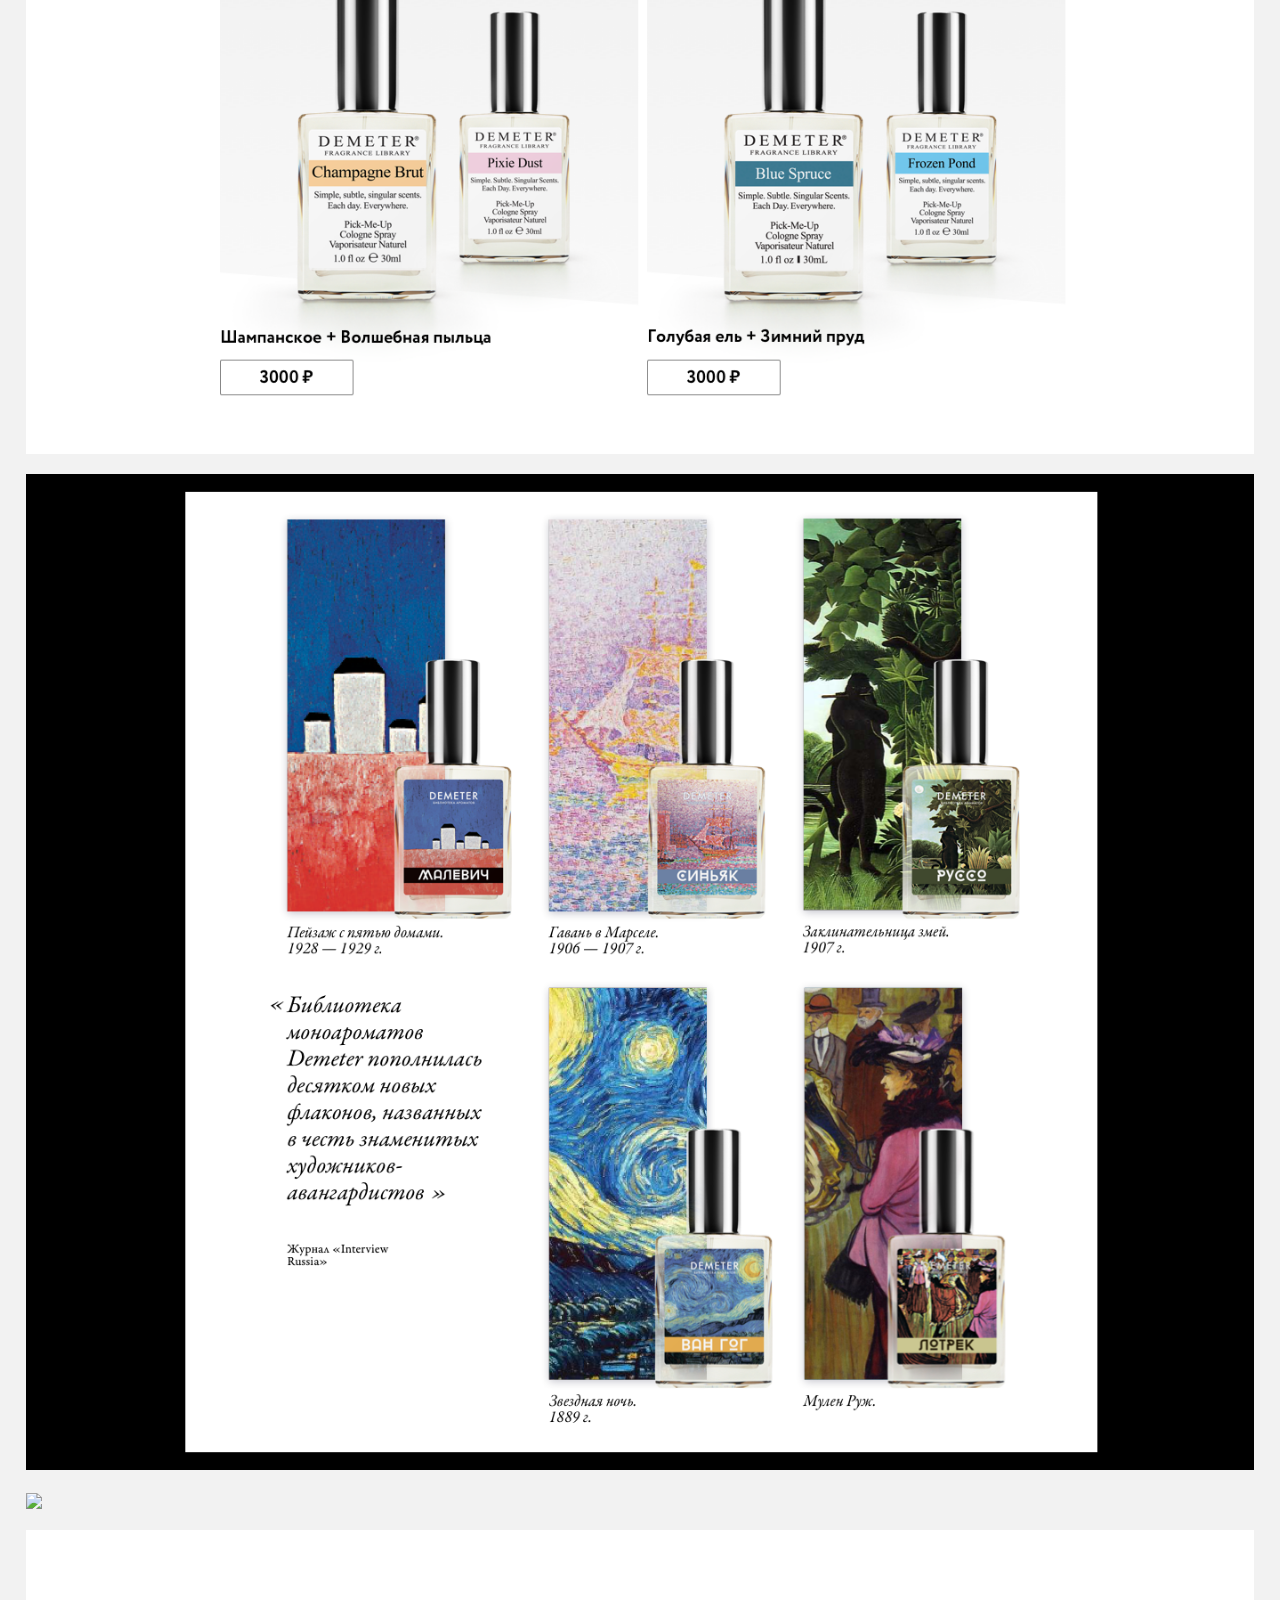
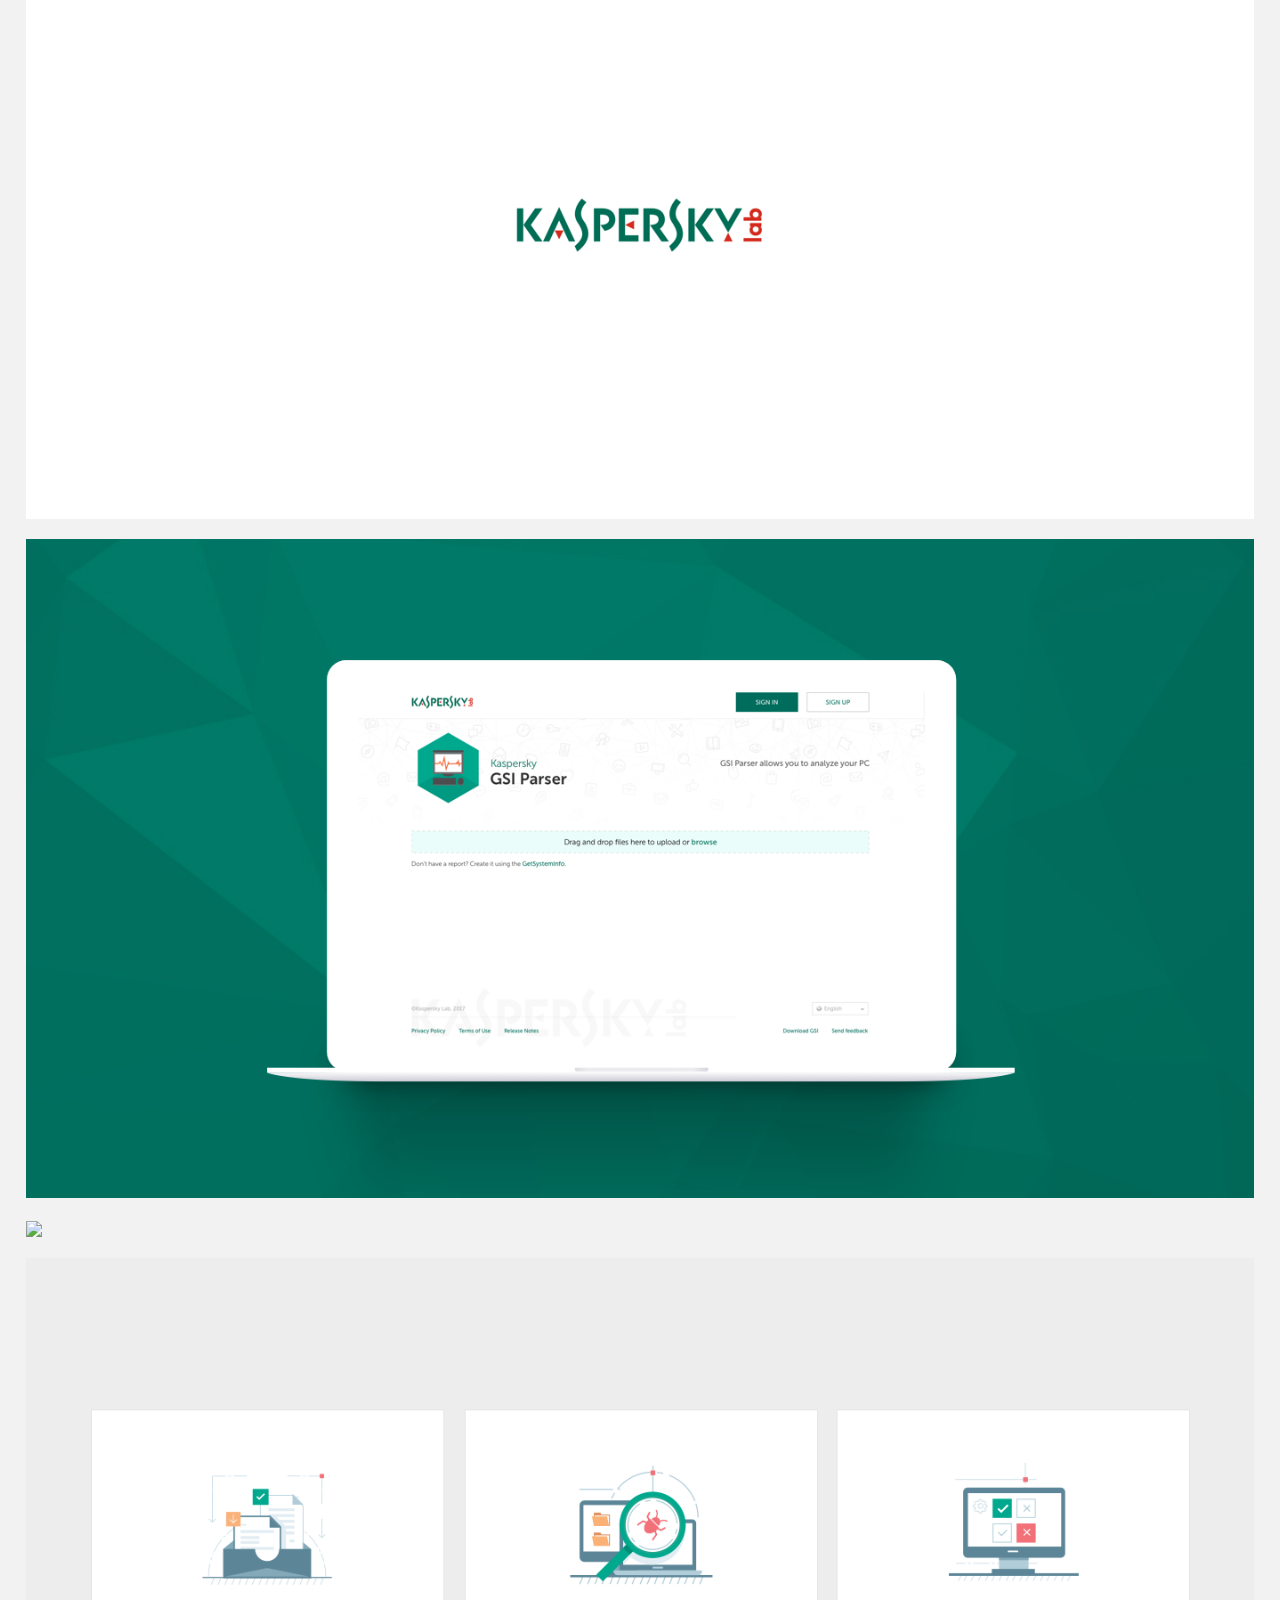
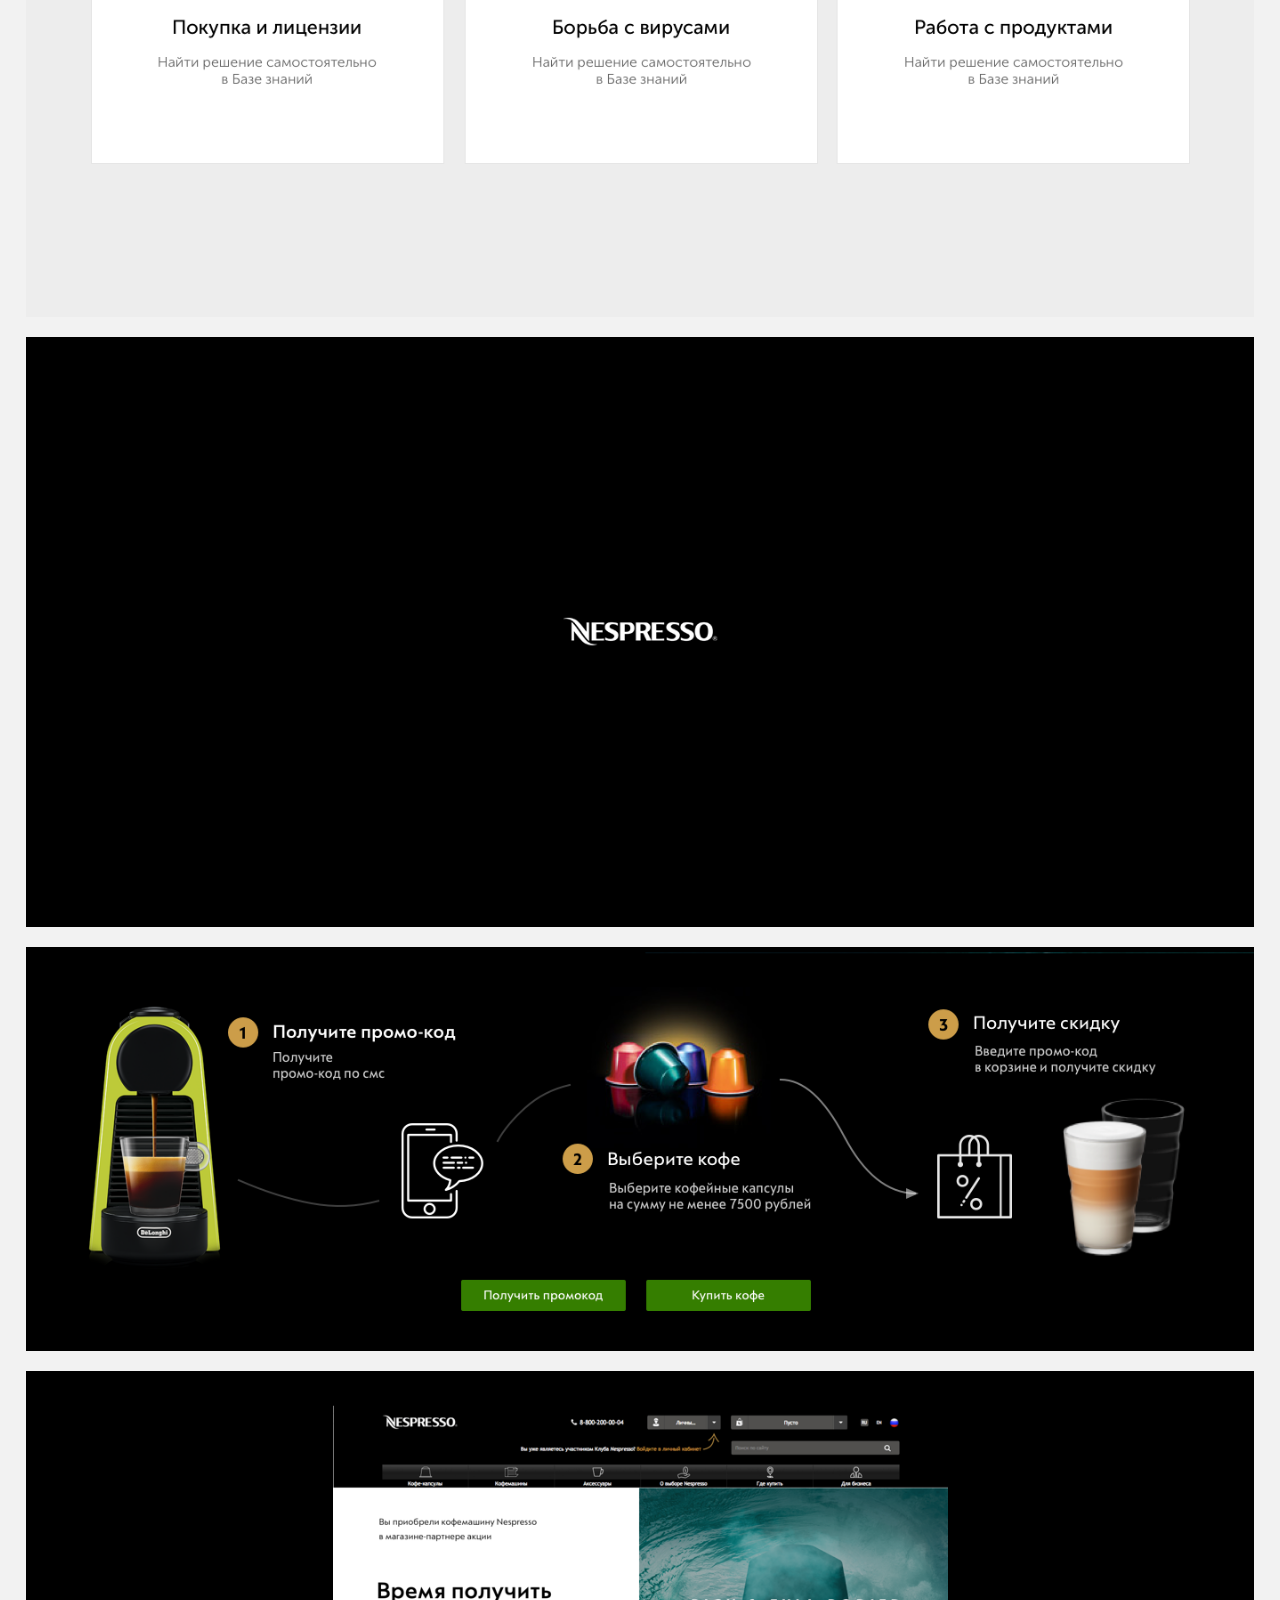
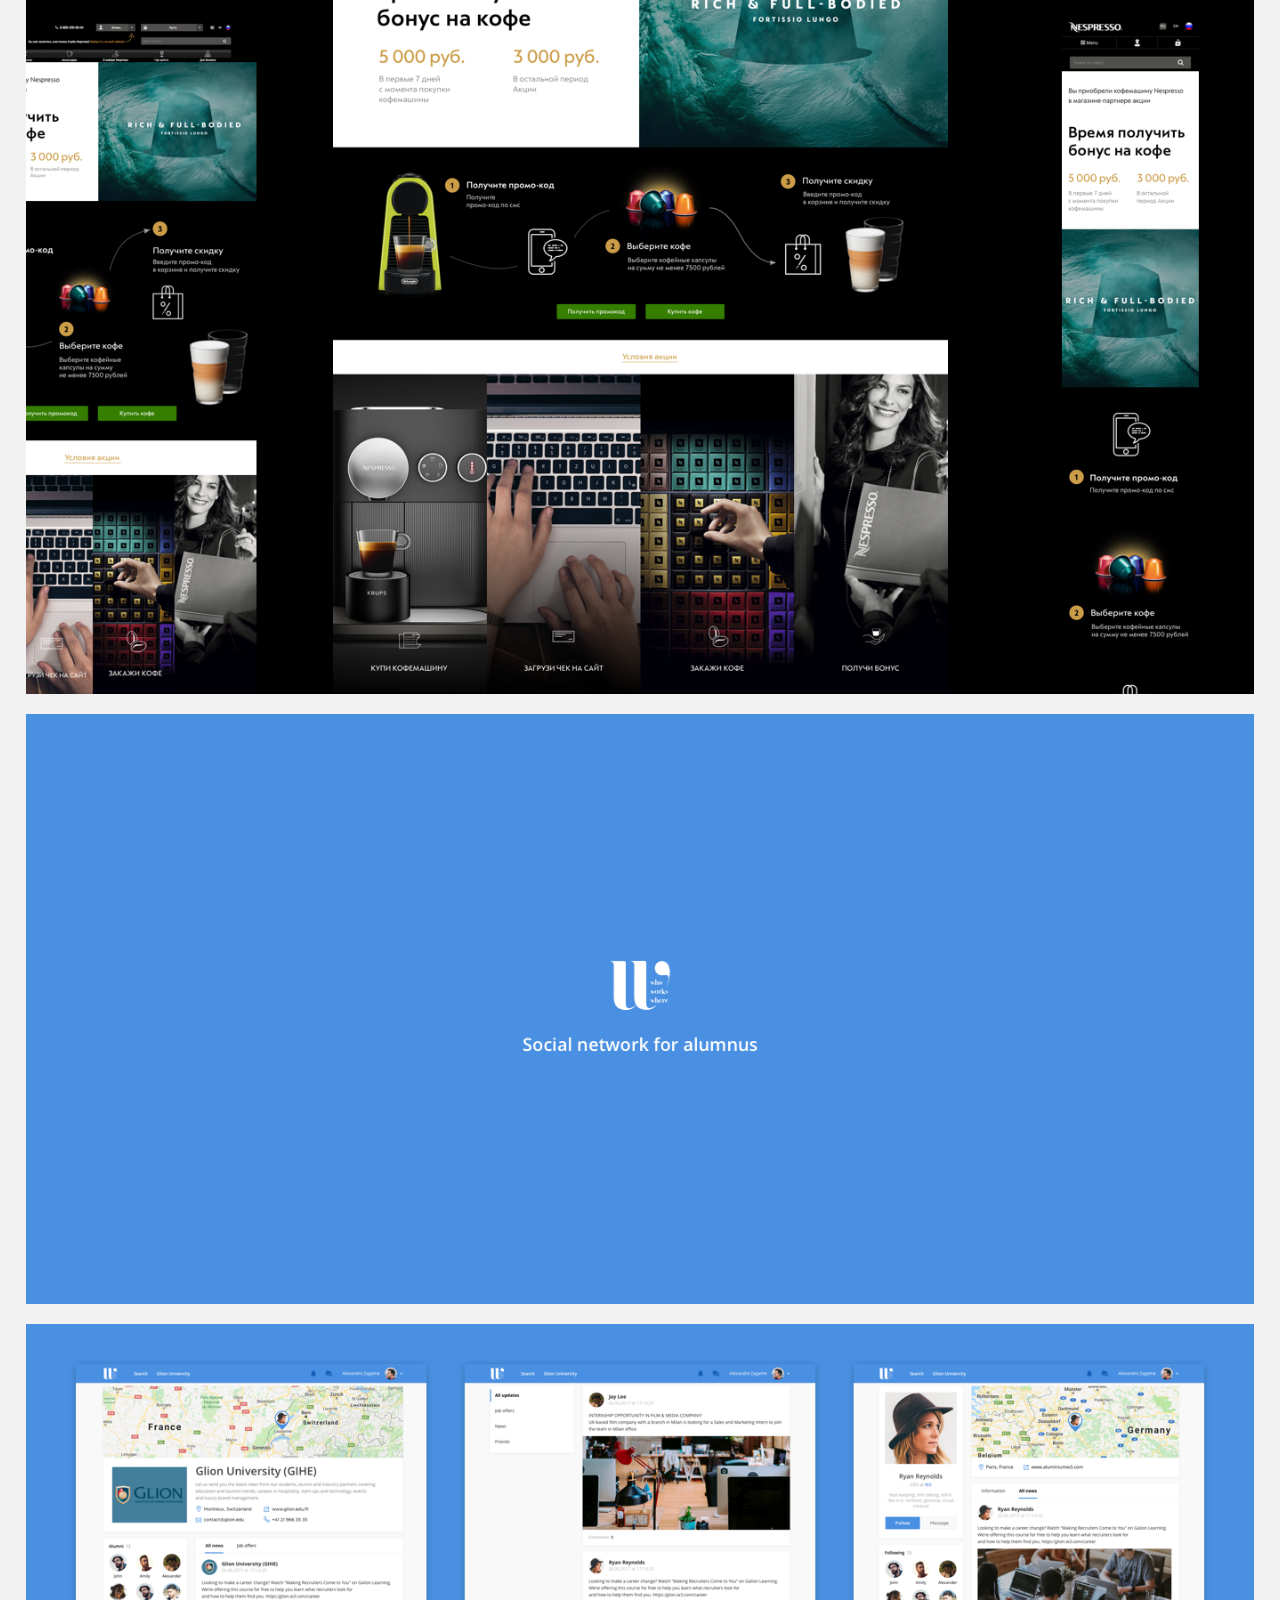
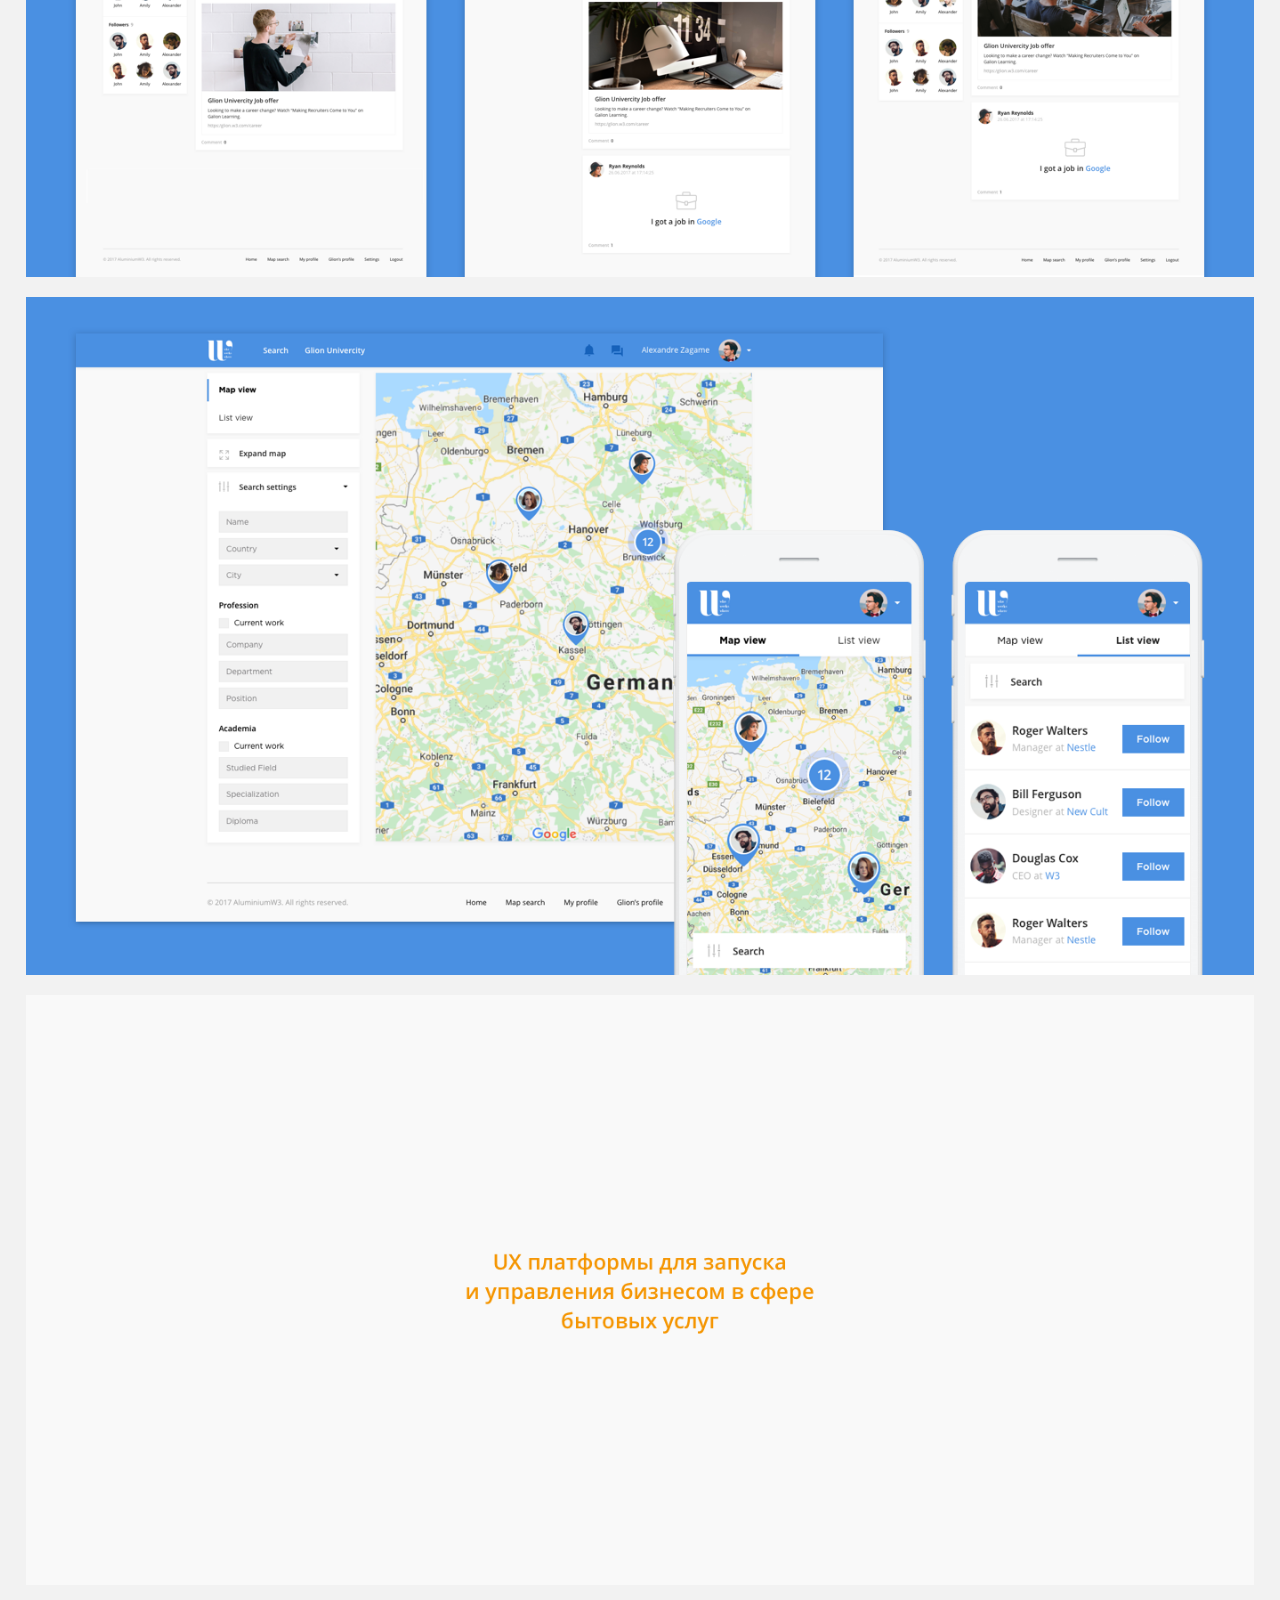
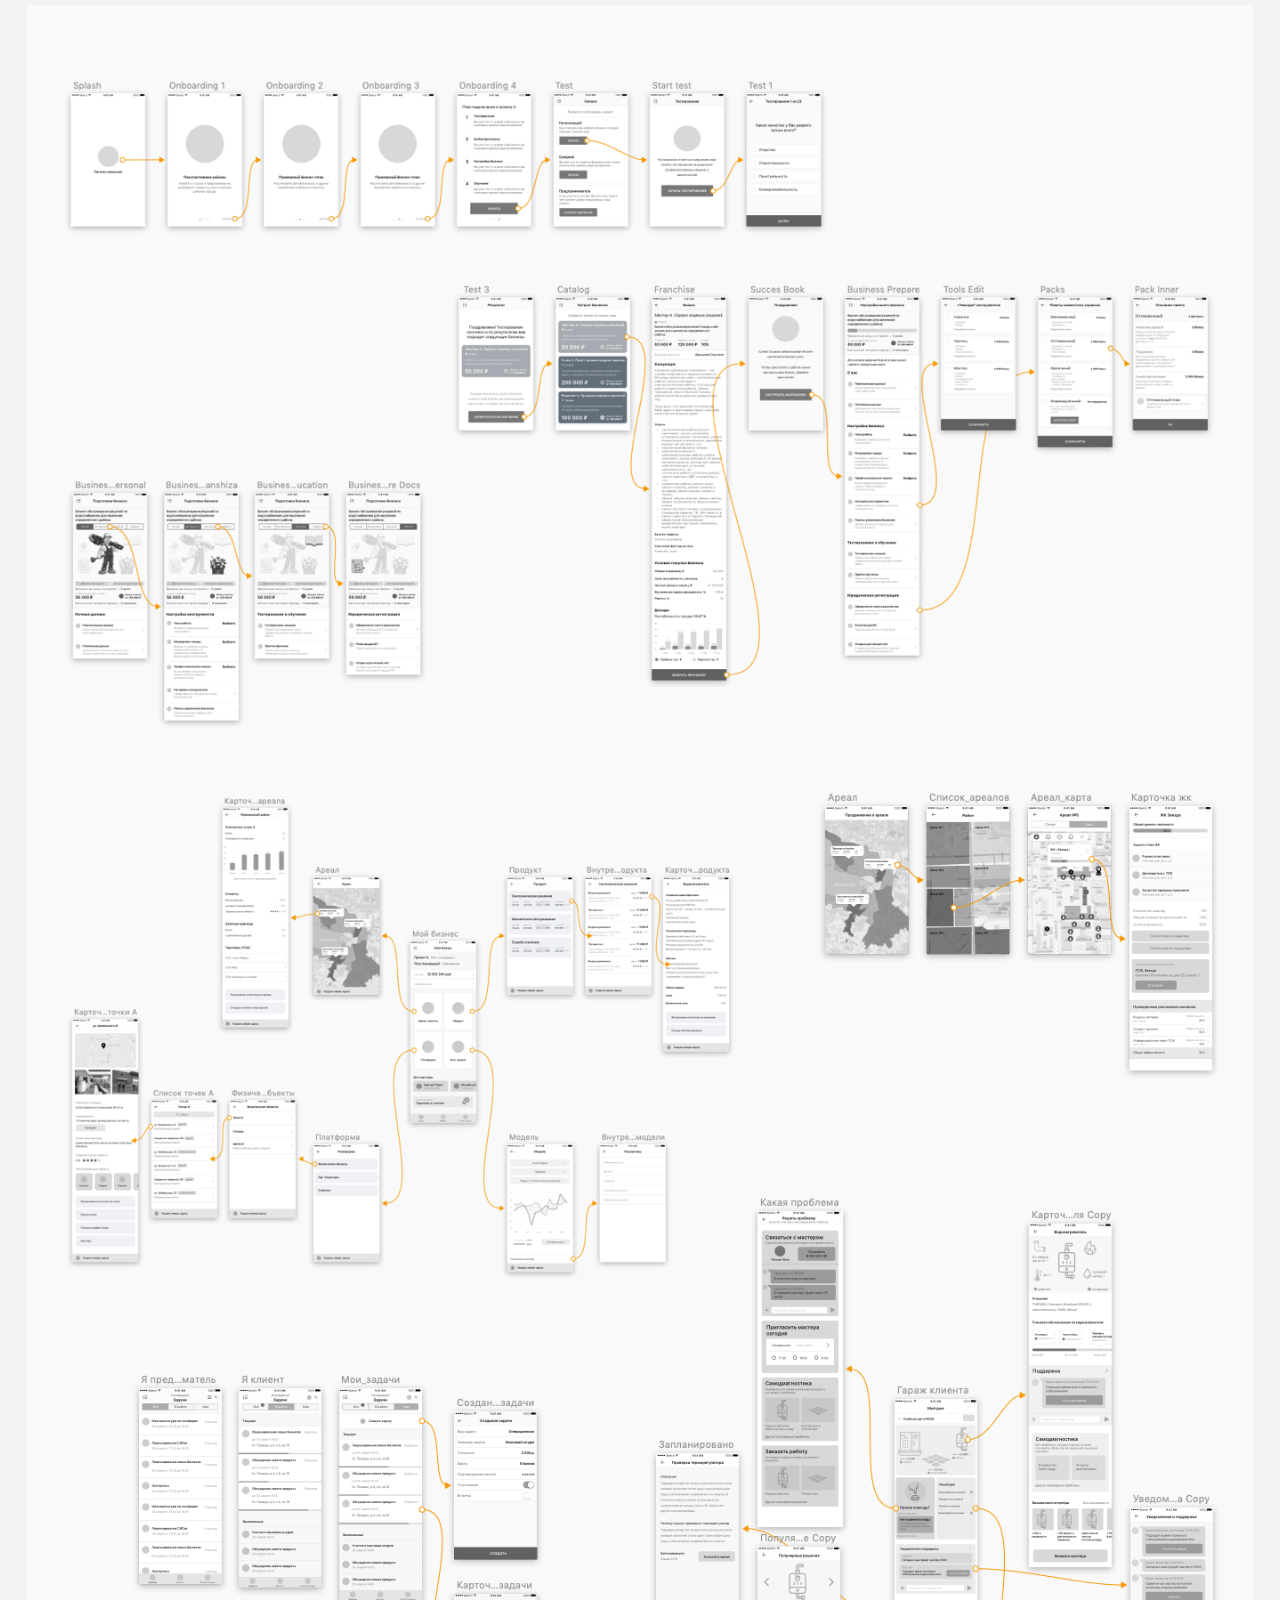
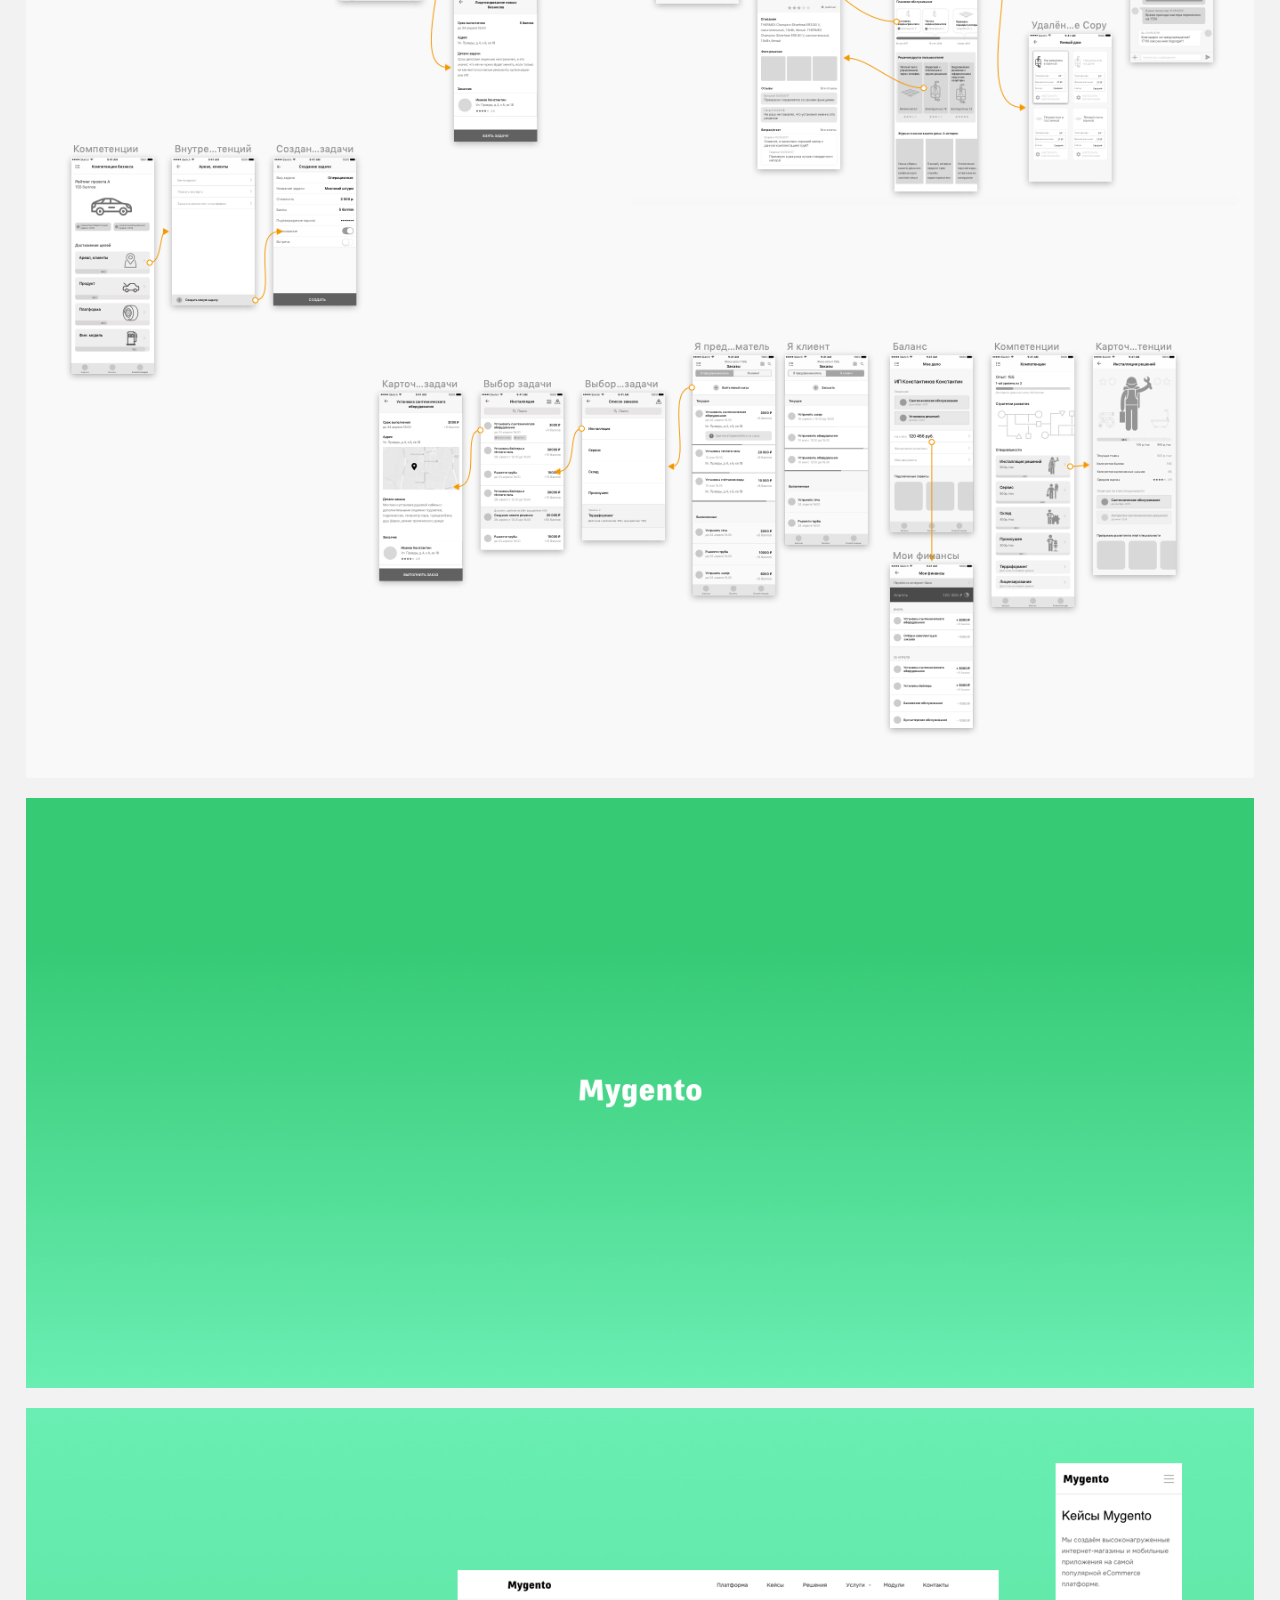
==== commit dffc91fc: "mygento" ====
--- a/index.html
+++ b/index.html
@@ -146,6 +146,12 @@
         <img src="picture/ux_2.png" style="width: 100%">
     </div>
 
+    <div class="portfolio-image">
+        <img src="picture/mygento.png" style="width: 100%">
+    </div>
+    <div class="portfolio-image">
+        <img src="picture/mygento_1.png" style="width: 100%">
+    </div>
 
 
     <!--<div class="row" style="margin-bottom: 40px">-->
--- a/css/style.css
+++ b/css/style.css
@@ -4,8 +4,12 @@
 
 .main-container {
     max-width: 1380px;
+    padding-left: 2%;
+    padding-right: 2%;
+    /*margin: 0 4% 0;*/
+    margin: auto;
 
-    margin: 0 4% 0;
+
 }
 
 
